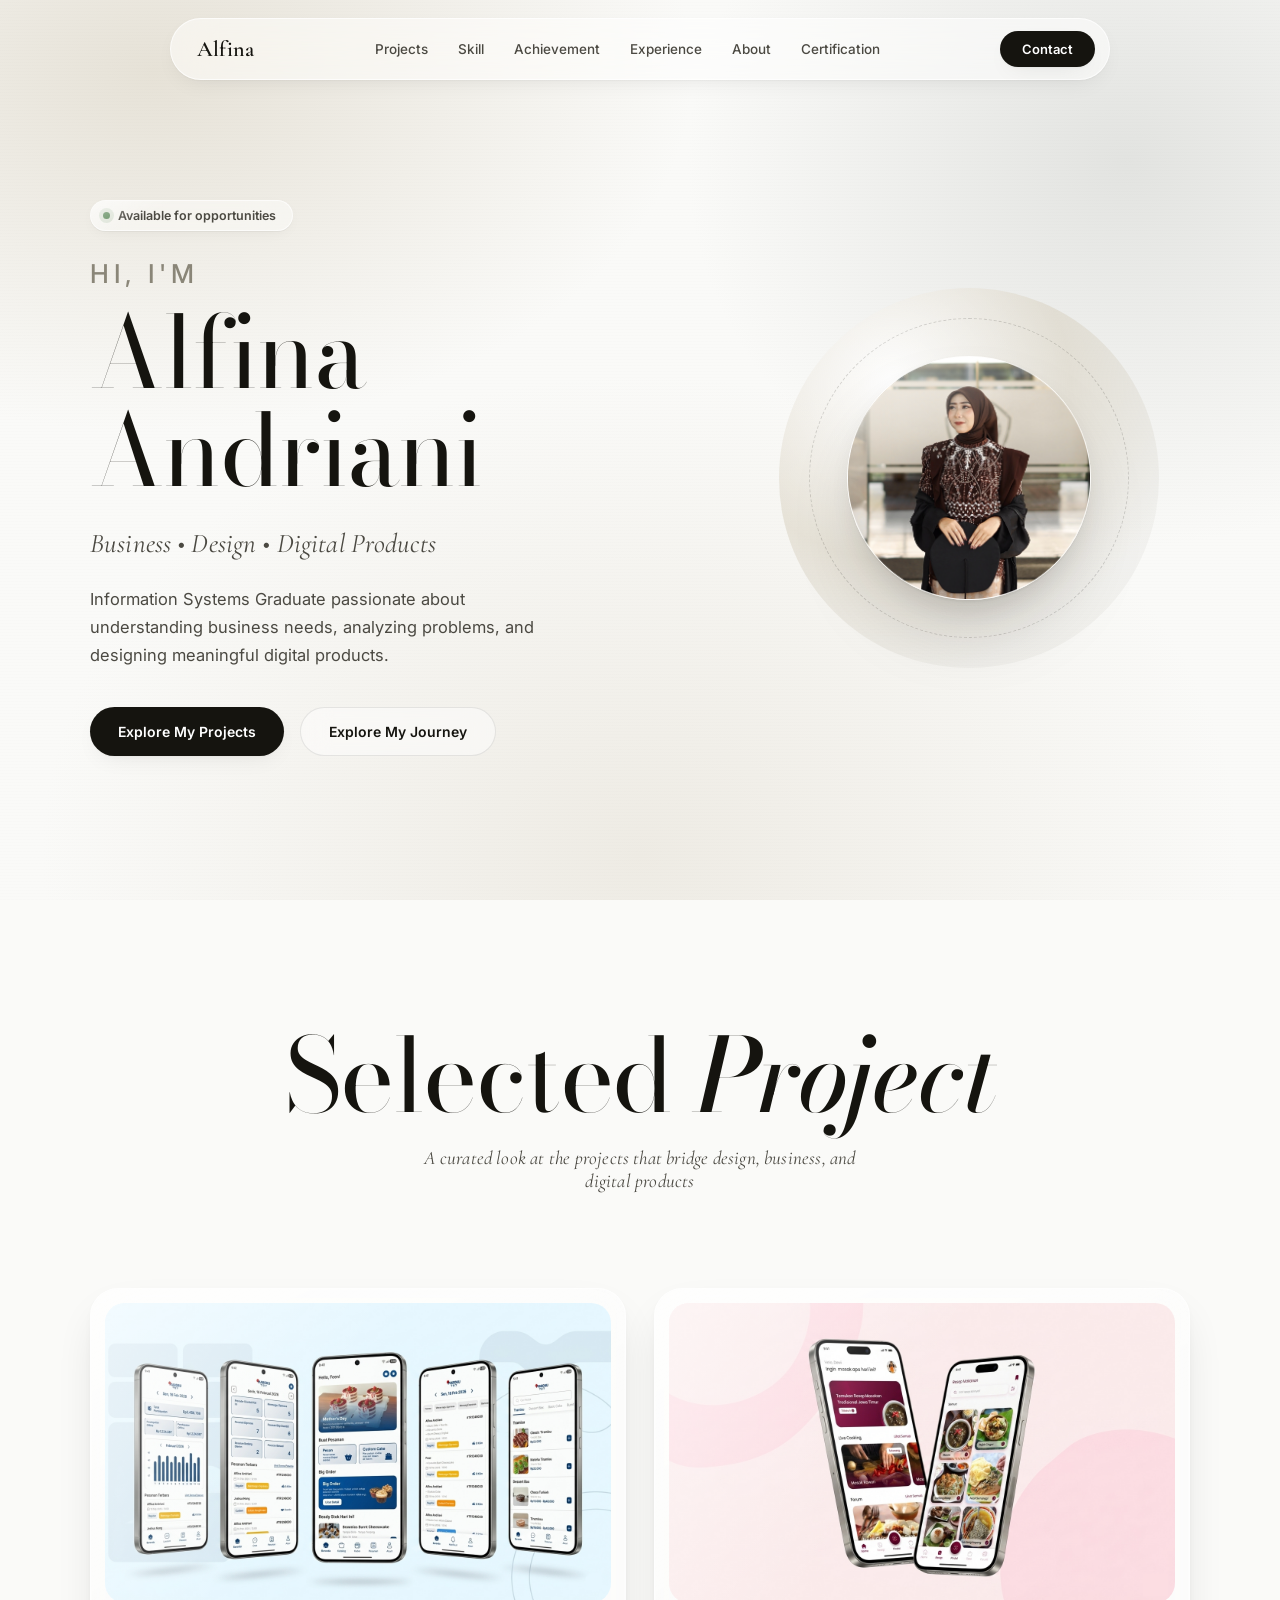
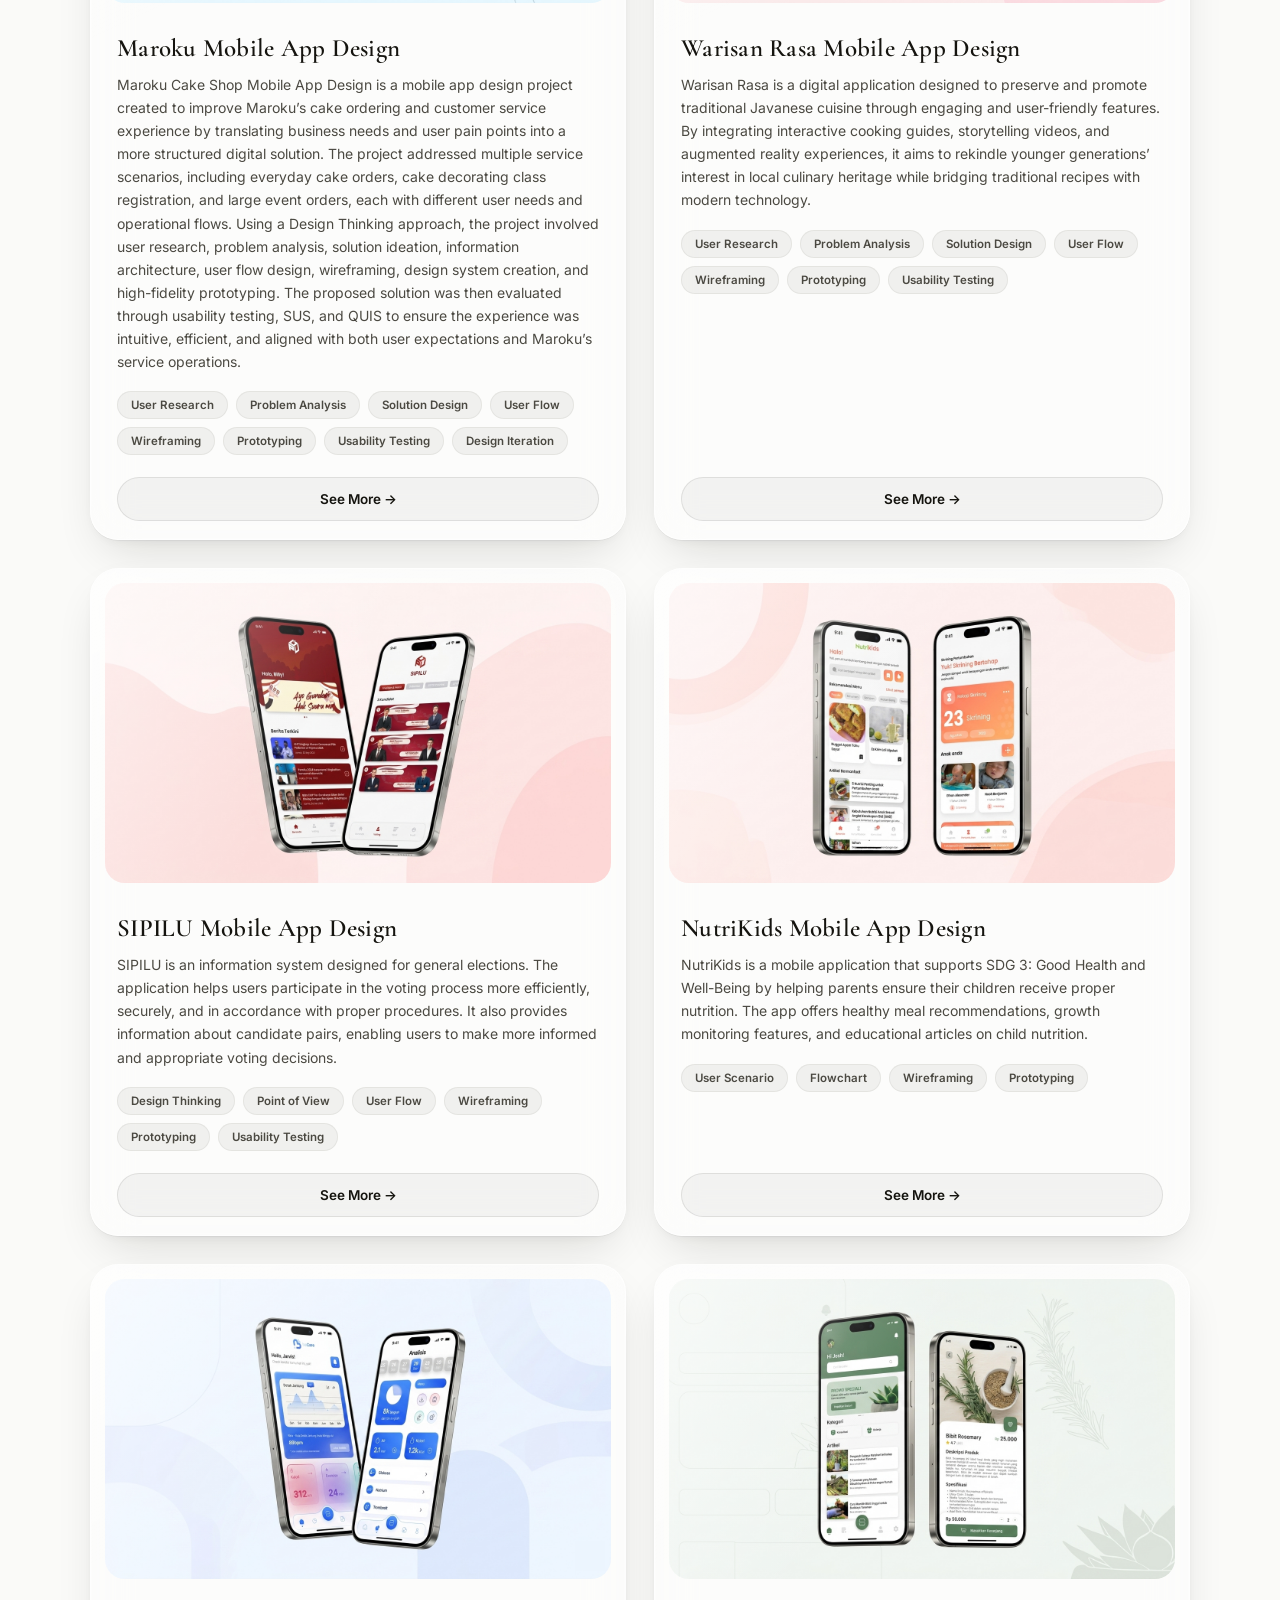
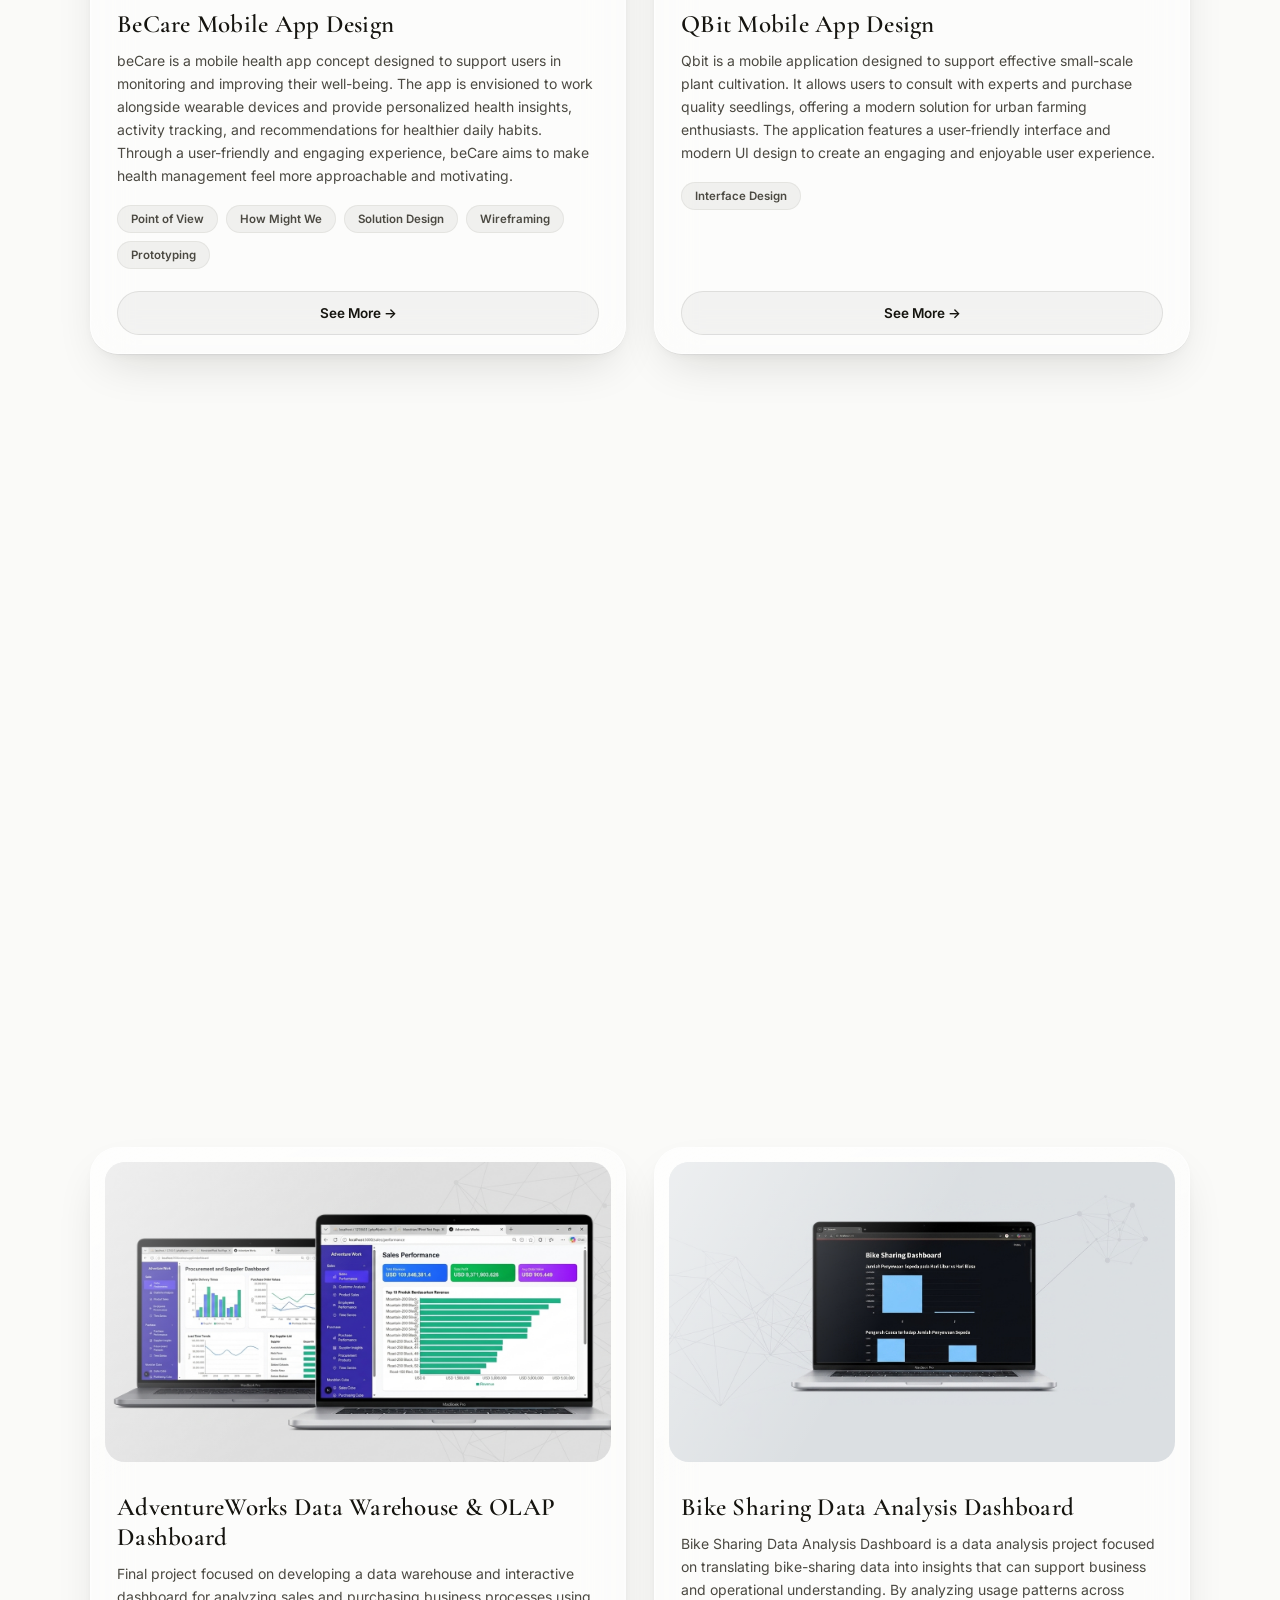
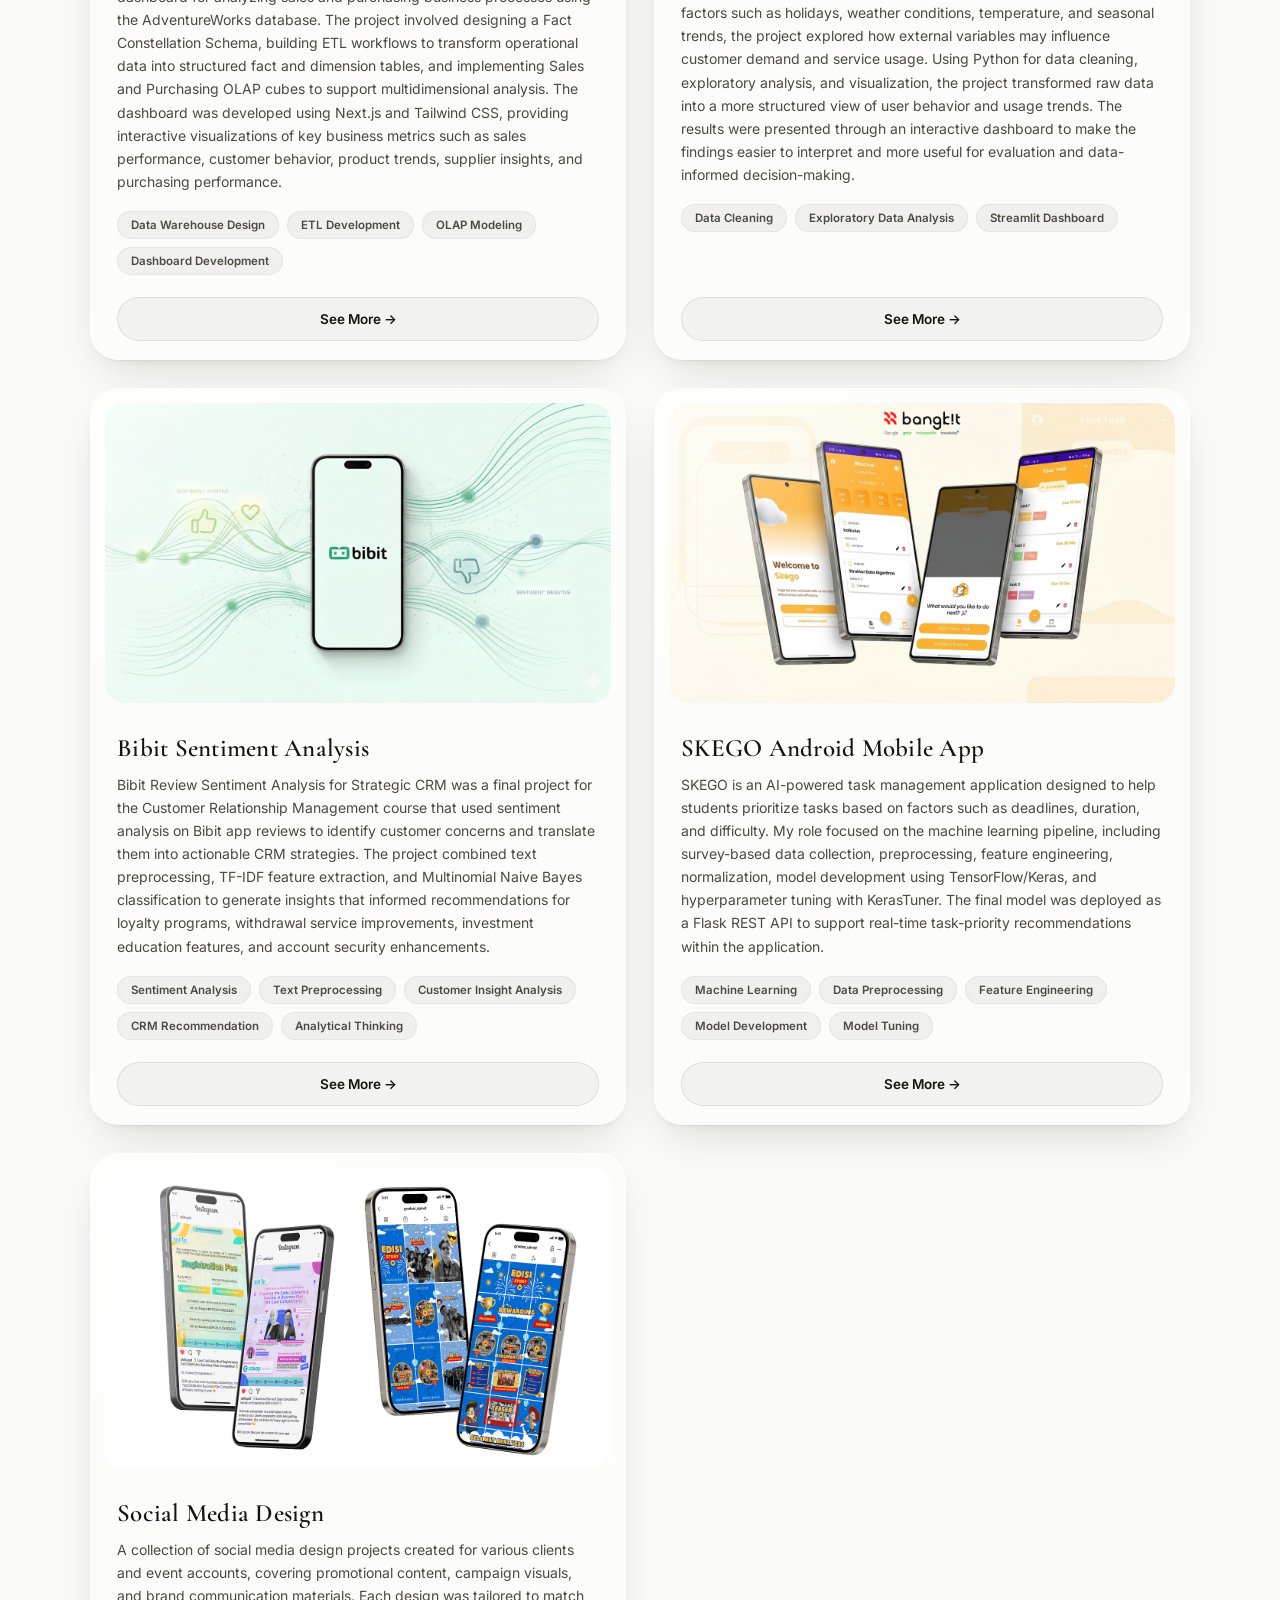
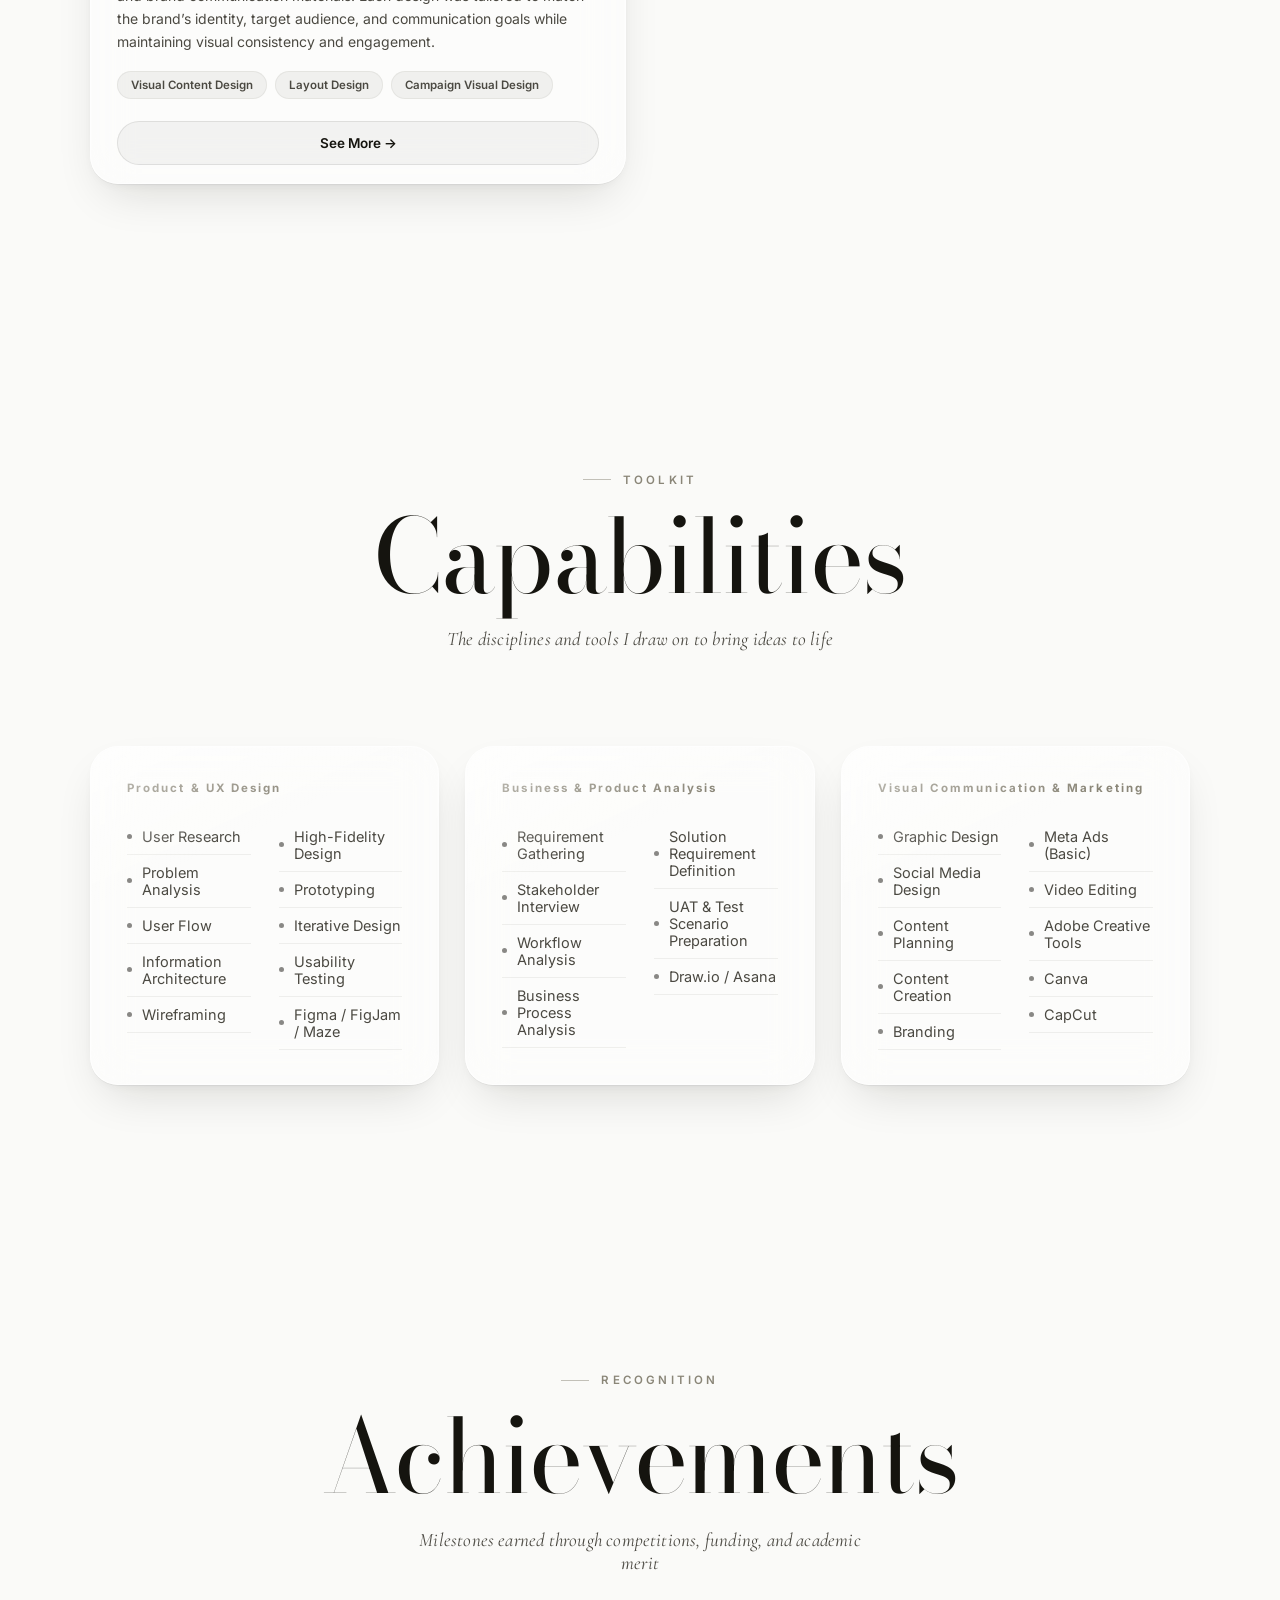
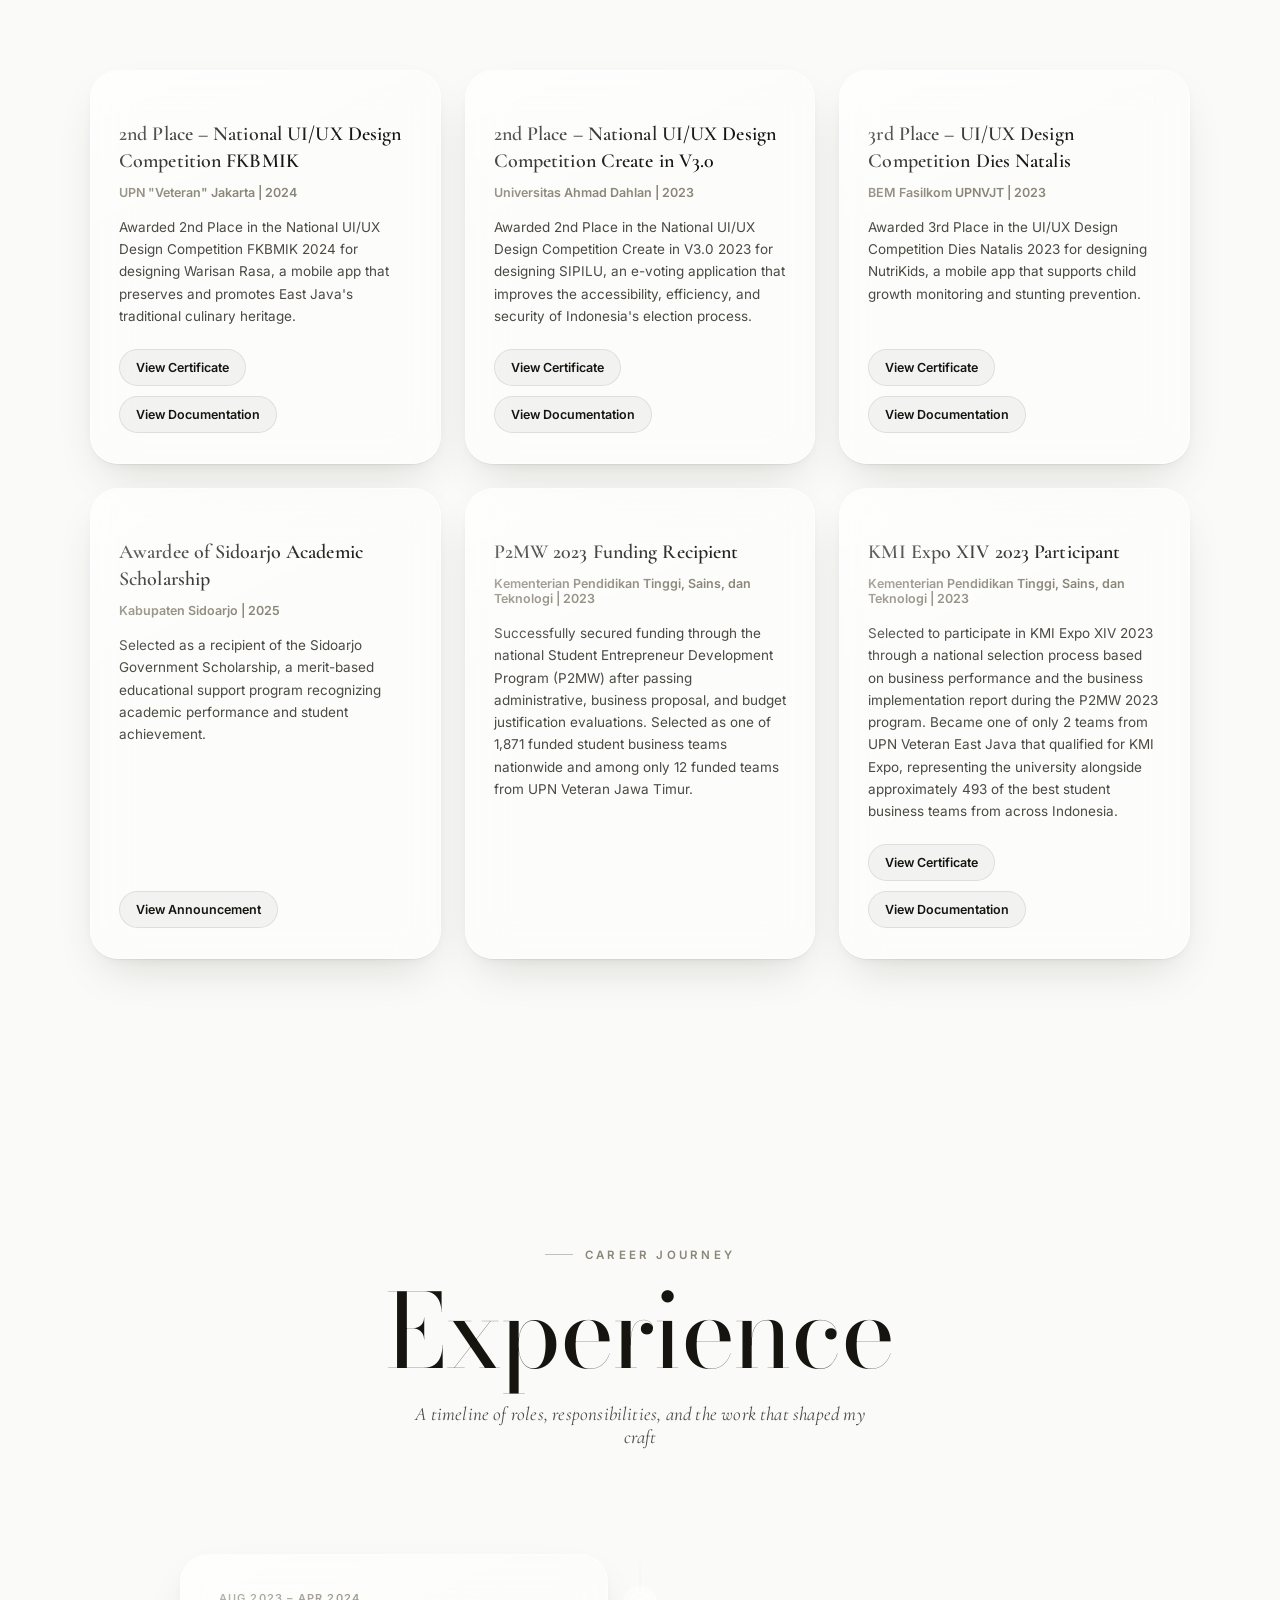
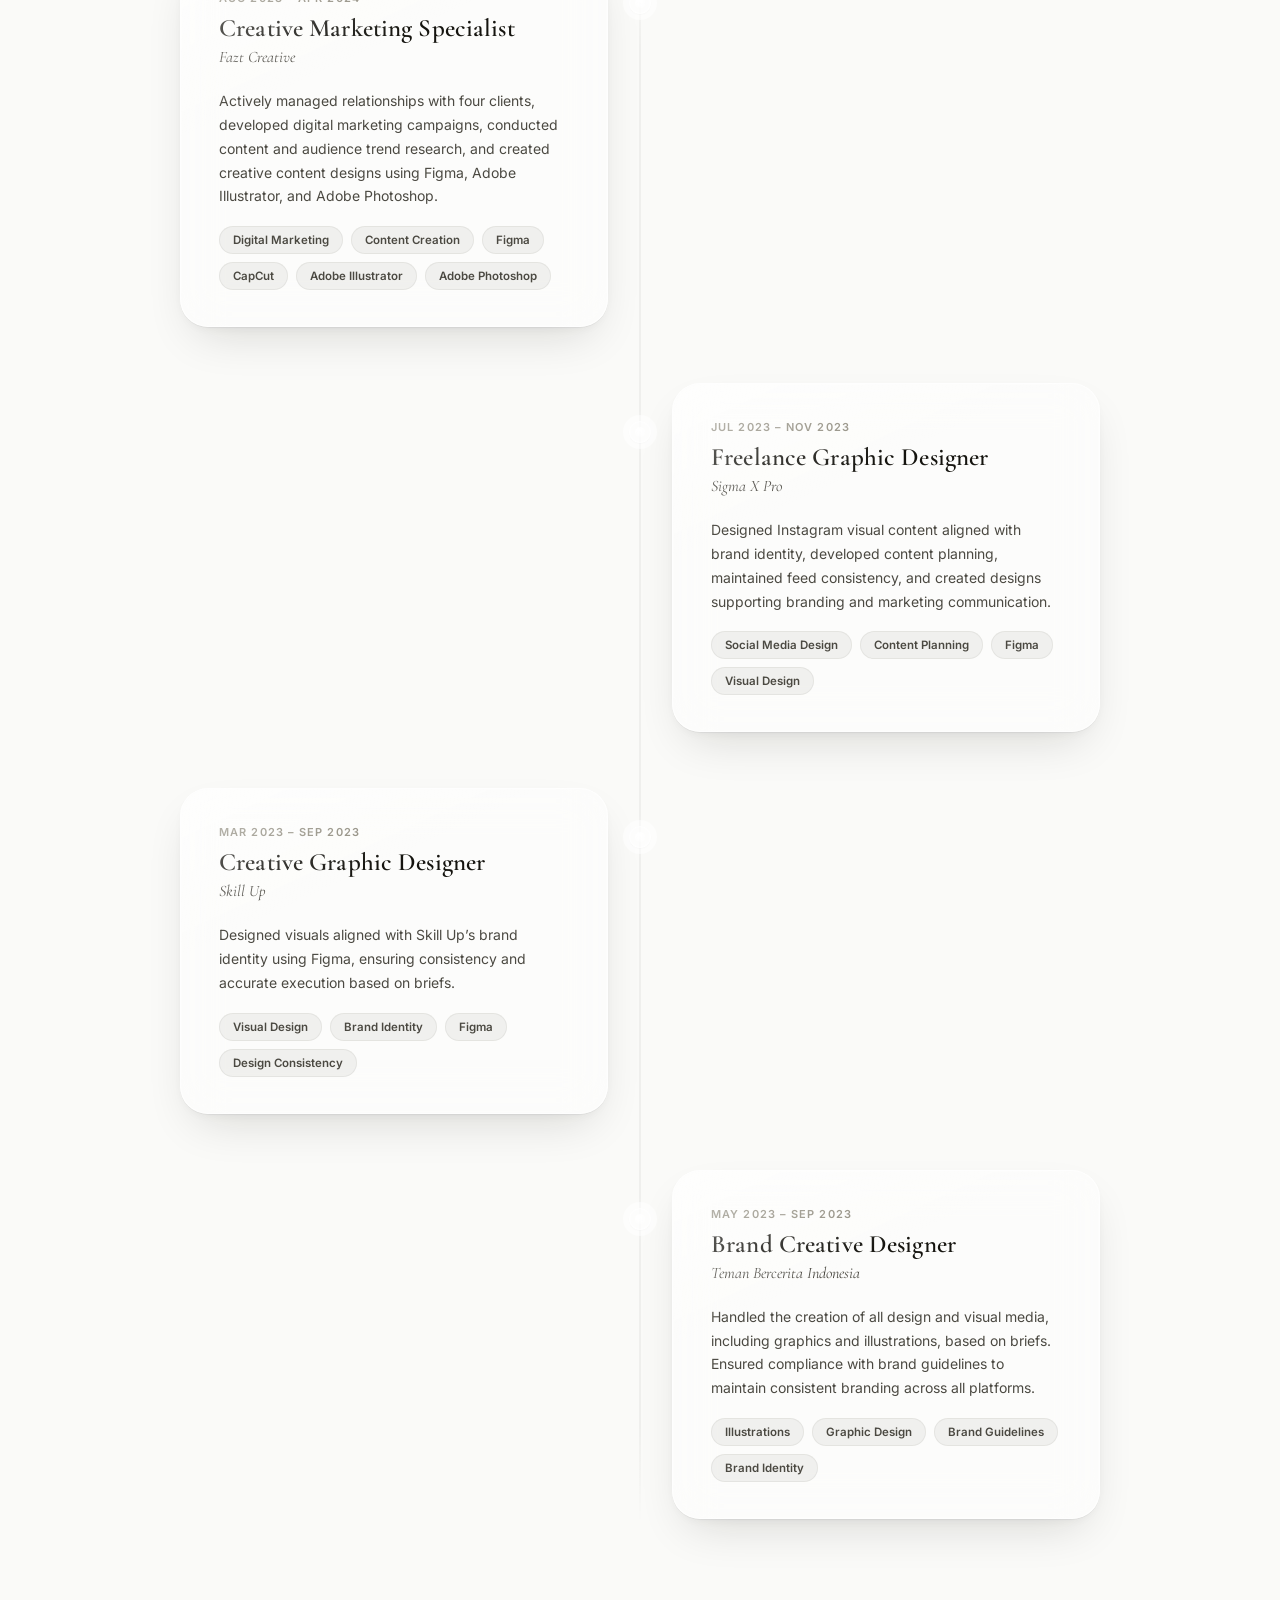
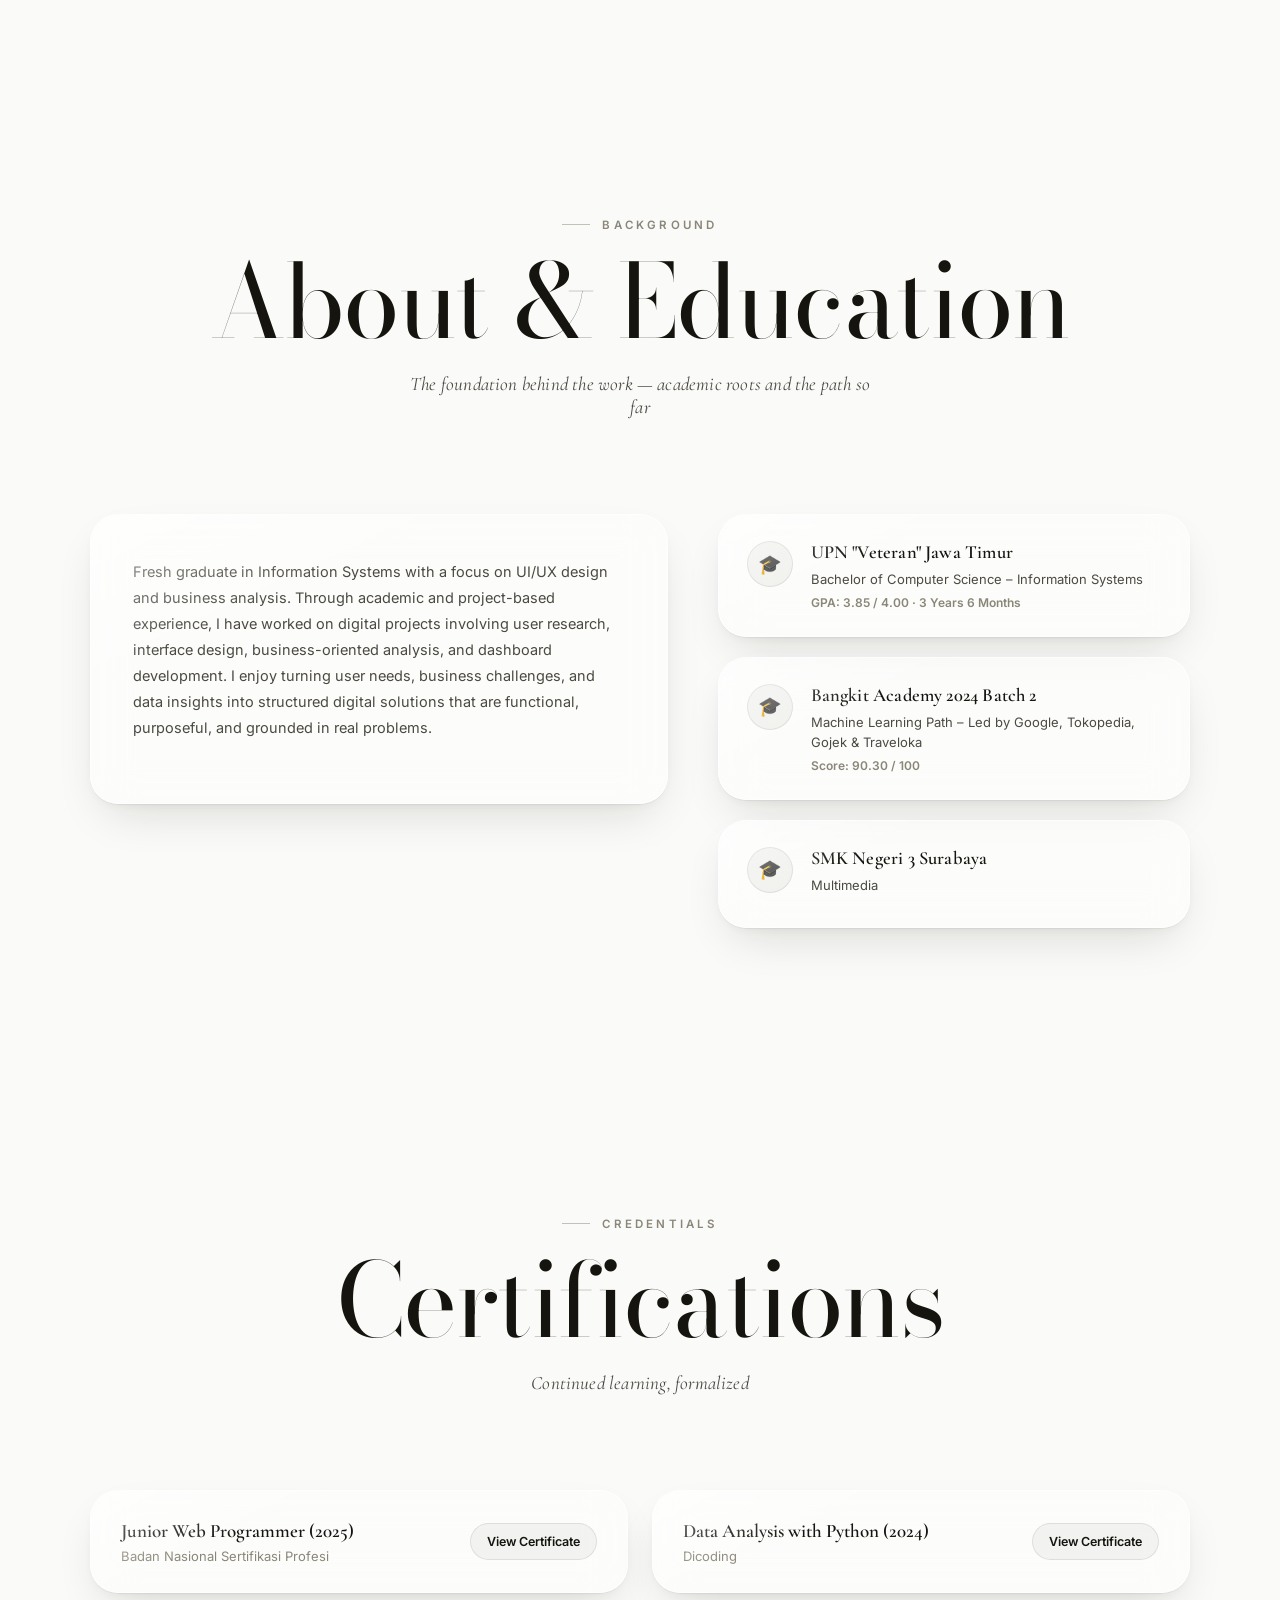
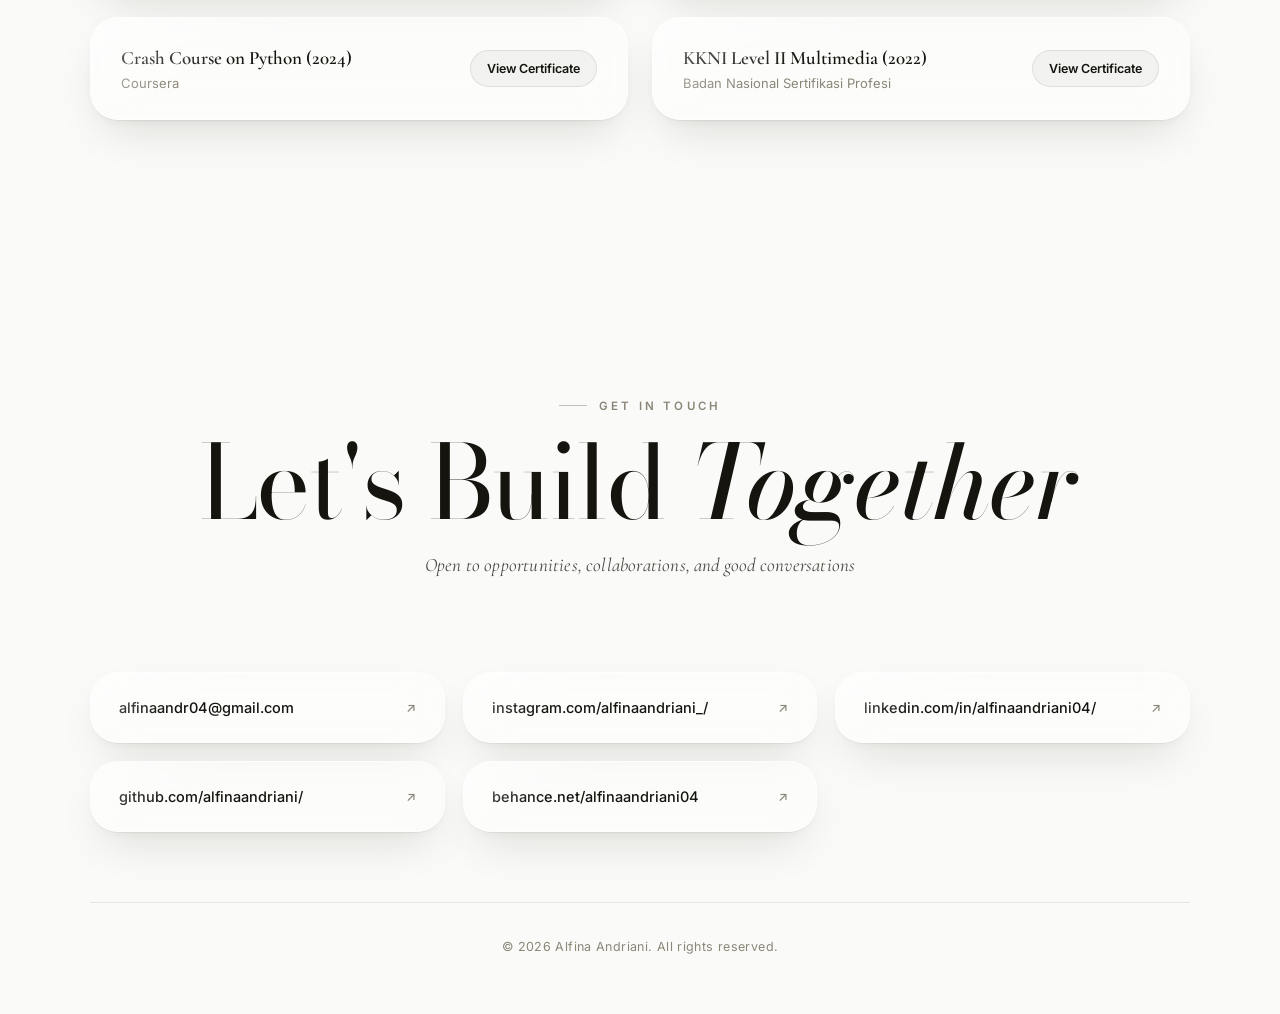
==== index.html @ 4b099176 "V2" ====
<!doctype html>
<html lang="en">
  <head>
    <meta charset="UTF-8" />
    <meta name="viewport" content="width=device-width, initial-scale=1.0" />
    <title>Alfina Andriani</title>
    <link rel="icon" type="image/png" href="favicon.png" />
    <link rel="preconnect" href="https://fonts.googleapis.com" />
    <link rel="preconnect" href="https://fonts.gstatic.com" crossorigin />
    <link
      href="https://fonts.googleapis.com/css2?family=Bodoni+Moda:ital,opsz,wght@0,6..96,400;0,6..96,500;0,6..96,600;1,6..96,400;1,6..96,500&family=Cormorant+Garamond:ital,wght@0,300;0,400;0,500;0,600;1,400;1,500&family=Inter:wght@300;400;500;600;700&display=swap"
      rel="stylesheet"
    />
    <style>
      :root {
        --bg: #fafaf8;
        --bg-deep: #f1efea;
        --ink: #15140f;
        --ink-soft: #4b4942;
        --muted: #8a8678;
        --line: rgba(21, 20, 15, 0.09);
        --line-soft: rgba(21, 20, 15, 0.06);
        --glass: rgba(255, 255, 255, 0.46);
        --glass-strong: rgba(255, 255, 255, 0.66);
        --glass-border: rgba(255, 255, 255, 0.65);
        --glass-edge: rgba(21, 20, 15, 0.06);
        --shadow-sm:
          0 1px 2px rgba(21, 20, 15, 0.04),
          0 8px 24px -10px rgba(21, 20, 15, 0.1);
        --shadow-md:
          0 1px 1px rgba(21, 20, 15, 0.05),
          0 20px 48px -16px rgba(21, 20, 15, 0.16),
          0 4px 16px -6px rgba(21, 20, 15, 0.08);
        --shadow-lg:
          0 2px 2px rgba(21, 20, 15, 0.04),
          0 40px 80px -24px rgba(21, 20, 15, 0.22),
          0 12px 32px -8px rgba(21, 20, 15, 0.1);
        --radius-lg: 28px;
        --radius-md: 18px;
        --radius-sm: 12px;
        --container: 1180px;
        --display: "Bodoni Moda", "Times New Roman", serif;
        --editorial: "Cormorant Garamond", serif;
      }

      * {
        box-sizing: border-box;
      }
      html {
        scroll-behavior: smooth;
      }
      body {
        margin: 0;
        background: var(--bg);
        color: var(--ink);
        font-family:
          "Inter",
          -apple-system,
          BlinkMacSystemFont,
          sans-serif;
        font-weight: 400;
        -webkit-font-smoothing: antialiased;
        overflow-x: hidden;
      }

      /* ambient background field — gives the blur something to refract */
      .bg-field {
        position: fixed;
        inset: 0;
        z-index: -2;
        pointer-events: none;
        background:
          radial-gradient(
            900px 600px at 12% 8%,
            rgba(214, 206, 188, 0.55),
            transparent 60%
          ),
          radial-gradient(
            800px 700px at 88% 18%,
            rgba(198, 200, 196, 0.45),
            transparent 55%
          ),
          radial-gradient(
            1000px 800px at 50% 95%,
            rgba(220, 213, 198, 0.4),
            transparent 60%
          ),
          var(--bg);
      }
      .bg-field::after {
        content: "";
        position: absolute;
        inset: 0;
        background-image: repeating-linear-gradient(
          0deg,
          rgba(21, 20, 15, 0.012) 0 1px,
          transparent 1px 3px
        );
        opacity: 0.6;
      }

      img,
      svg {
        display: block;
        max-width: 100%;
      }
      a {
        color: inherit;
        text-decoration: none;
      }
      ul {
        margin: 0;
        padding: 0;
        list-style: none;
      }
      p {
        margin: 0;
      }

      .container {
        max-width: var(--container);
        margin: 0 auto;
        padding: 0 40px;
      }
      section {
        position: relative;
        padding: 140px 0;
      }
      section + section {
        border-top: none;
      }

      .eyebrow {
        font-family: "Inter";
        font-size: 11.5px;
        letter-spacing: 0.28em;
        text-transform: uppercase;
        color: var(--muted);
        font-weight: 600;
        display: inline-flex;
        align-items: center;
        gap: 12px;
      }
      .eyebrow::before {
        content: "";
        width: 28px;
        height: 1px;
        background: var(--muted);
        opacity: 0.5;
      }

      .section-head {
        text-align: center;
        margin-bottom: 96px;
      }
      .section-head h2 {
        font-family: var(--display);
        font-weight: 400;
        font-style: normal;
        font-size: clamp(52px, 8vw, 104px);
        letter-spacing: -0.015em;
        margin: 20px 0 22px;
        line-height: 0.96;
        color: var(--ink);
      }
      .section-head h2 em {
        font-style: italic;
        font-weight: 500;
      }
      .section-head p {
        font-family: var(--editorial);
        font-style: italic;
        font-weight: 400;
        color: var(--ink-soft);
        font-size: 19px;
        max-width: 460px;
        margin: 0 auto;
        letter-spacing: 0.01em;
      }

      /* ============ GLASS PRIMITIVE ============ */
      .glass {
        position: relative;
        background: var(--glass);
        border: 1px solid var(--glass-border);
        border-radius: var(--radius-lg);
        backdrop-filter: blur(22px) saturate(140%);
        -webkit-backdrop-filter: blur(22px) saturate(140%);
        box-shadow: var(--shadow-md);
        transition:
          transform 0.5s cubic-bezier(0.2, 0.8, 0.2, 1),
          box-shadow 0.5s cubic-bezier(0.2, 0.8, 0.2, 1),
          background 0.4s ease;
      }
      .glass::before {
        /* inner top highlight */
        content: "";
        position: absolute;
        inset: 0;
        border-radius: inherit;
        background: linear-gradient(
          155deg,
          rgba(255, 255, 255, 0.55) 0%,
          rgba(255, 255, 255, 0) 32%
        );
        pointer-events: none;
      }
      .glass:hover {
        transform: translateY(-4px);
        box-shadow: var(--shadow-lg);
        background: var(--glass-strong);
      }

      /* ============ NAV ============ */
      header.nav-wrap {
        position: fixed;
        top: 18px;
        left: 0;
        right: 0;
        z-index: 100;
        display: flex;
        justify-content: center;
      }
      nav {
        display: flex;
        align-items: center;
        justify-content: space-between;
        gap: 36px;
        width: min(940px, calc(100% - 48px));
        padding: 12px 14px 12px 26px;
        background: rgba(255, 255, 255, 0.55);
        border: 1px solid rgba(255, 255, 255, 0.7);
        border-radius: 100px;
        backdrop-filter: blur(20px) saturate(160%);
        -webkit-backdrop-filter: blur(20px) saturate(160%);
        box-shadow: var(--shadow-sm);
      }
      .logo {
        font-family: var(--editorial);
        font-size: 22px;
        font-weight: 600;
        letter-spacing: 0.01em;
      }
      .nav-links {
        display: flex;
        gap: 30px;
      }
      .nav-links a {
        font-size: 13.5px;
        color: var(--ink-soft);
        font-weight: 500;
        position: relative;
        transition: color 0.3s;
      }
      .nav-links a::after {
        content: "";
        position: absolute;
        left: 0;
        bottom: -6px;
        height: 1px;
        width: 0;
        background: var(--ink);
        transition: width 0.3s ease;
      }
      .nav-links a:hover {
        color: var(--ink);
      }
      .nav-links a:hover::after {
        width: 100%;
      }
      .nav-cta {
        font-size: 13px;
        font-weight: 600;
        padding: 10px 22px;
        border-radius: 100px;
        background: var(--ink);
        color: #fff;
        box-shadow: var(--shadow-sm);
        transition:
          transform 0.35s cubic-bezier(0.2, 0.8, 0.2, 1),
          box-shadow 0.35s;
        white-space: nowrap;
      }
      .nav-cta:hover {
        transform: translateY(-2px);
        box-shadow: var(--shadow-md);
      }

      @media (max-width: 760px) {
        .nav-links {
          display: none;
        }
        nav {
          padding: 12px 18px;
        }
      }

      /* ============ HERO ============ */
      .hero {
        padding-top: 200px;
        padding-bottom: 110px;
      }
      .hero-grid {
        display: grid;
        grid-template-columns: 1.15fr 0.85fr;
        gap: 60px;
        align-items: center;
      }
      .badge {
        display: inline-flex;
        align-items: center;
        gap: 8px;
        padding: 7px 16px 7px 12px;
        border-radius: 100px;
        font-size: 12.5px;
        font-weight: 600;
        color: var(--ink-soft);
        margin-bottom: 30px;
      }
      .badge .dot {
        width: 7px;
        height: 7px;
        border-radius: 50%;
        background: #5c8a5a;
        box-shadow: 0 0 0 4px rgba(92, 138, 90, 0.16);
      }
      .hero h1 {
        font-family: var(--display);
        font-weight: 400;
        line-height: 0.98;
        font-size: clamp(50px, 7.8vw, 100px);
        letter-spacing: -0.01em;
        margin: 0;
      }
      .hero h1 .hi {
        display: block;
        font-size: 0.26em;
        font-weight: 500;
        color: var(--muted);
        font-family: "Inter";
        letter-spacing: 0.18em;
        text-transform: uppercase;
        margin-bottom: 18px;
      }
      .hero h1 em {
        font-style: italic;
        font-weight: 500;
      }
      .hero-tagline {
        font-family: var(--editorial);
        font-weight: 400;
        font-style: italic;
        font-size: clamp(21px, 2.4vw, 27px);
        color: var(--ink-soft);
        margin: 26px 0 22px;
        line-height: 1.35;
        letter-spacing: 0.005em;
      }
      .hero-desc {
        font-size: 16.5px;
        line-height: 1.7;
        color: var(--ink-soft);
        max-width: 480px;
        margin-bottom: 38px;
      }
      .hero-actions {
        display: flex;
        gap: 16px;
        flex-wrap: wrap;
      }
      .btn {
        display: inline-flex;
        align-items: center;
        gap: 8px;
        font-size: 14px;
        font-weight: 600;
        padding: 15px 28px;
        border-radius: 100px;
        transition:
          transform 0.35s cubic-bezier(0.2, 0.8, 0.2, 1),
          box-shadow 0.35s ease,
          background 0.35s ease;
        cursor: pointer;
        border: none;
      }
      .btn-primary {
        background: var(--ink);
        color: #fff;
        box-shadow: var(--shadow-sm);
      }
      .btn-primary:hover {
        transform: translateY(-3px);
        box-shadow: var(--shadow-md);
      }
      .btn-ghost {
        background: var(--glass);
        border: 1px solid var(--line);
        backdrop-filter: blur(14px);
        -webkit-backdrop-filter: blur(14px);
        color: var(--ink);
      }
      .btn-ghost:hover {
        transform: translateY(-3px);
        box-shadow: var(--shadow-sm);
        background: var(--glass-strong);
      }

      .hero-art {
        position: relative;
        display: flex;
        align-items: center;
        justify-content: center;
        height: 460px;
      }
      .orb {
        position: absolute;
        width: 380px;
        height: 380px;
        border-radius: 50%;
        background: radial-gradient(
          circle at 30% 25%,
          rgba(255, 255, 255, 0.9),
          rgba(214, 206, 188, 0.5) 45%,
          rgba(198, 196, 188, 0.15) 75%
        );
        filter: blur(0.5px);
        animation: float 9s ease-in-out infinite;
      }
      @keyframes float {
        0%,
        100% {
          transform: translateY(0px);
        }
        50% {
          transform: translateY(-16px);
        }
      }
      .monogram {
        position: relative;
        width: 244px;
        height: 244px;
        border-radius: 50%;
        display: flex;
        align-items: center;
        justify-content: center;
        background: var(--glass-strong);
        border: 1px solid var(--glass-border);
        backdrop-filter: blur(24px) saturate(160%);
        -webkit-backdrop-filter: blur(24px) saturate(160%);
        box-shadow: var(--shadow-lg);
      }
      .monogram::before {
        content: "";
        position: absolute;
        inset: 0;
        border-radius: 50%;
        background: linear-gradient(
          150deg,
          rgba(255, 255, 255, 0.7),
          rgba(255, 255, 255, 0) 40%
        );
      }
      .monogram span {
        font-family: var(--display);
        font-size: 68px;
        font-weight: 400;
        letter-spacing: -0.01em;
        color: var(--ink);
        position: relative;
      }
      .ring {
        position: absolute;
        border-radius: 50%;
        border: 1px dashed rgba(21, 20, 15, 0.16);
        animation: spin 50s linear infinite;
      }
      .ring.r1 {
        width: 320px;
        height: 320px;
      }
      .ring.r2 {
        width: 400px;
        height: 400px;
        animation-direction: reverse;
        animation-duration: 70s;
      }
      @keyframes spin {
        to {
          transform: rotate(360deg);
        }
      }
      .wave-chip {
        position: absolute;
        bottom: 26px;
        right: 6px;
        width: 54px;
        height: 54px;
        border-radius: 50%;
        background: var(--ink);
        color: #fff;
        display: flex;
        align-items: center;
        justify-content: center;
        box-shadow: var(--shadow-md);
        font-size: 22px;
      }

      @media (max-width: 860px) {
        .hero-grid {
          grid-template-columns: 1fr;
        }
        .hero-art {
          height: 320px;
          order: -1;
        }
      }

      /* ============ FILTER TABS ============ */
      .filters {
        display: flex;
        justify-content: center;
        gap: 10px;
        margin-bottom: 56px;
        flex-wrap: wrap;
      }
      .filter-pill {
        font-size: 13.5px;
        font-weight: 600;
        padding: 11px 24px;
        border-radius: 100px;
        background: var(--glass);
        border: 1px solid var(--line);
        backdrop-filter: blur(14px);
        -webkit-backdrop-filter: blur(14px);
        color: var(--ink-soft);
        cursor: pointer;
        transition: all 0.3s ease;
      }
      .filter-pill:hover {
        color: var(--ink);
      }
      .filter-pill.active {
        background: var(--ink);
        color: #fff;
        border-color: var(--ink);
        box-shadow: var(--shadow-sm);
      }

      /* ============ PROJECTS ============ */
      .project-grid {
        display: grid;
        grid-template-columns: repeat(2, 1fr);
        gap: 28px;
      }
      .project-card {
        padding: 14px;
        display: flex;
        flex-direction: column;
        transition:
          opacity 0.35s ease,
          transform 0.35s ease;
      }
      .project-card.hidden {
        display: none;
      }
      .project-cover {
        position: relative;
        height: 300px;
        border-radius: 20px;
        margin-bottom: 22px;
        overflow: hidden;
        background: linear-gradient(
          150deg,
          #edeae3 0%,
          #dad5c9 55%,
          #cbc6b8 100%
        );
        display: flex;
        align-items: center;
        justify-content: center;
      }
      .project-cover::after {
        content: "";
        position: absolute;
        inset: 0;
        background: linear-gradient(
          120deg,
          rgba(255, 255, 255, 0.5),
          rgba(255, 255, 255, 0) 45%
        );
      }
      .project-cover img {
        width: 100%;
        height: 100%;
        object-fit: cover;
        display: block;
      }
      .device-phone {
        width: 96px;
        height: 188px;
        border-radius: 18px;
        background: rgba(255, 255, 255, 0.55);
        border: 1px solid rgba(255, 255, 255, 0.8);
        box-shadow: var(--shadow-md);
        backdrop-filter: blur(6px);
        transform: rotate(-6deg);
        position: relative;
        z-index: 2;
      }
      .device-phone.two {
        transform: rotate(8deg) translateX(34px);
        margin-left: -30px;
        opacity: 0.85;
      }
      .device-phone .notch {
        position: absolute;
        top: 10px;
        left: 50%;
        transform: translateX(-50%);
        width: 34px;
        height: 5px;
        border-radius: 4px;
        background: rgba(21, 20, 15, 0.18);
      }
      .project-card .pc-body {
        padding: 8px 12px 4px;
        display: flex;
        flex-direction: column;
        flex: 1;
      }
      .project-card h3 {
        font-family: var(--editorial);
        font-weight: 600;
        font-size: 25px;
        letter-spacing: 0.01em;
        margin: 0 0 10px;
      }
      .project-card .desc {
        font-size: 14px;
        color: var(--ink-soft);
        line-height: 1.65;
        margin-bottom: 18px;
      }
      .tag-row {
        display: flex;
        gap: 8px;
        flex-wrap: wrap;
        margin-bottom: 22px;
      }
      .tag {
        font-size: 11.5px;
        font-weight: 600;
        padding: 6px 13px;
        border-radius: 100px;
        background: rgba(21, 20, 15, 0.05);
        color: var(--ink-soft);
        border: 1px solid var(--line-soft);
      }
      .see-more {
        margin-top: auto;
        display: flex;
        align-items: center;
        justify-content: center;
        gap: 8px;
        font-size: 13.5px;
        font-weight: 600;
        padding: 13px;
        border-radius: 100px;
        background: rgba(21, 20, 15, 0.04);
        border: 1px solid var(--line);
        transition:
          background 0.3s,
          transform 0.3s;
      }
      .see-more:hover {
        background: var(--ink);
        color: #fff;
        transform: translateY(-2px);
      }

      @media (max-width: 860px) {
        .project-grid {
          grid-template-columns: 1fr;
        }
      }

      /* ============ SKILLS ============ */
      .skills-grid {
        display: grid;
        grid-template-columns: repeat(3, 1fr);
        gap: 26px;
      }
      .skill-card {
        padding: 34px 36px;
      }
      .skill-card .label {
        font-size: 11.5px;
        letter-spacing: 0.18em;
        font-weight: 700;
        color: var(--muted);
        margin-bottom: 24px;
        display: block;
      }
      .skill-cols {
        display: grid;
        grid-template-columns: 1fr 1fr;
        gap: 6px 28px;
      }
      .skill-cols li {
        font-size: 14.5px;
        color: var(--ink-soft);
        padding: 9px 0;
        border-bottom: 1px solid var(--line-soft);
        display: flex;
        align-items: center;
        gap: 10px;
      }
      .skill-cols li::before {
        content: "";
        width: 5px;
        height: 5px;
        border-radius: 50%;
        background: var(--ink);
        flex-shrink: 0;
        opacity: 0.5;
      }

      @media (max-width: 860px) {
        .skills-grid {
          grid-template-columns: 1fr;
        }
      }

      /* ============ EXPERIENCE — alternating glass timeline ============ */
      .timeline {
        position: relative;
        max-width: 920px;
        margin: 0 auto;
        padding: 10px 0;
      }
      .timeline::before {
        content: "";
        position: absolute;
        left: 50%;
        top: 6px;
        bottom: 6px;
        width: 1px;
        transform: translateX(-50%);
        background: linear-gradient(
          to bottom,
          transparent,
          var(--line) 6%,
          var(--line) 94%,
          transparent
        );
      }

      .tl-row {
        position: relative;
        display: grid;
        grid-template-columns: 1fr 64px 1fr;
        align-items: start;
        margin-bottom: 56px;
      }
      .tl-row:last-child {
        margin-bottom: 0;
      }

      .tl-node {
        grid-column: 2;
        justify-self: center;
        align-self: flex-start;
        margin-top: 38px;
        position: relative;
        width: 22px;
        height: 22px;
        border-radius: 50%;
        background: var(--glass-strong);
        border: 1px solid var(--glass-border);
        backdrop-filter: blur(10px) saturate(140%);
        -webkit-backdrop-filter: blur(10px) saturate(140%);
        box-shadow:
          0 0 0 6px rgba(255, 255, 255, 0.5),
          0 0 22px rgba(255, 255, 255, 0.55),
          var(--shadow-sm);
        z-index: 2;
      }
      .tl-node::after {
        content: "";
        position: absolute;
        inset: 5px;
        border-radius: 50%;
        background: radial-gradient(
          circle at 35% 30%,
          #fff,
          rgba(255, 255, 255, 0.4) 60%,
          rgba(255, 255, 255, 0.15)
        );
      }

      .tl-card {
        grid-column: 1;
        justify-self: end;
        width: 100%;
        max-width: 440px;
        padding: 36px 38px;
        text-align: left;
      }
      .tl-row.right .tl-card {
        grid-column: 3;
        justify-self: start;
      }

      .tl-card-top {
        display: flex;
        align-items: flex-start;
        justify-content: space-between;
        gap: 14px;
        margin-bottom: 4px;
      }
      .tl-card h3 {
        font-family: var(--editorial);
        font-weight: 600;
        font-size: 25px;
        letter-spacing: 0.005em;
        color: var(--ink);
        line-height: 1.2;
        margin: 0;
      }
      .tl-badge {
        flex-shrink: 0;
        font-family: "Inter";
        font-size: 11px;
        font-weight: 600;
        letter-spacing: 0.04em;
        padding: 6px 13px;
        border-radius: 100px;
        white-space: nowrap;
        margin-top: 3px;
        color: var(--ink-soft);
        background: rgba(21, 20, 15, 0.04);
        border: 1px solid var(--line);
      }
      .tl-card-sub {
        display: flex;
        align-items: baseline;
        justify-content: space-between;
        gap: 14px;
        margin-bottom: 22px;
        flex-wrap: wrap;
      }
      .tl-company {
        font-family: var(--editorial);
        font-style: italic;
        font-size: 16px;
        color: var(--ink-soft);
      }
      .tl-date {
        font-family: "Inter";
        font-size: 11px;
        letter-spacing: 0.1em;
        text-transform: uppercase;
        color: var(--muted);
        font-weight: 600;
        white-space: nowrap;
        display: block;
        margin-bottom: 8px;
      }

      .tl-card .desc {
        font-size: 14px;
        color: var(--ink-soft);
        line-height: 1.7;
        margin-bottom: 18px;
      }
      .tl-card .bullets {
        display: flex;
        flex-direction: column;
        gap: 9px;
        margin-bottom: 22px;
      }
      .tl-card .bullets li {
        font-size: 13.5px;
        color: var(--ink-soft);
        line-height: 1.55;
        padding-left: 18px;
        position: relative;
      }
      .tl-card .bullets li::before {
        content: "";
        position: absolute;
        left: 0;
        top: 8px;
        width: 6px;
        height: 1px;
        background: var(--muted);
      }
      .tl-tools {
        display: flex;
        gap: 8px;
        flex-wrap: wrap;
      }

      @media (max-width: 820px) {
        .timeline::before {
          left: 22px;
        }
        .tl-row {
          grid-template-columns: 44px 1fr;
          margin-bottom: 40px;
        }
        .tl-node {
          grid-column: 1;
          justify-self: center;
          margin-top: 30px;
        }
        .tl-card,
        .tl-row.right .tl-card {
          grid-column: 2;
          justify-self: stretch;
          max-width: none;
          padding: 30px 26px;
        }
      }

      /* ============ ABOUT / EDUCATION ============ */
      .about-grid {
        display: grid;
        grid-template-columns: 1.1fr 0.9fr;
        gap: 50px;
        align-items: start;
      }
      .about-card {
        padding: 44px 42px;
      }
      .about-card .lead {
        font-family: var(--editorial);
        font-style: italic;
        font-weight: 500;
        font-size: 22px;
        line-height: 1.55;
        color: var(--ink);
        margin-bottom: 22px;
      }
      .about-card .desc {
        font-size: 14.5px;
        line-height: 1.8;
        color: var(--ink-soft);
        margin-bottom: 18px;
      }
      .edu-list {
        display: flex;
        flex-direction: column;
        gap: 20px;
      }
      .edu-item {
        display: flex;
        gap: 18px;
        padding: 26px 28px;
        align-items: flex-start;
      }
      .edu-icon {
        width: 46px;
        height: 46px;
        border-radius: 50%;
        flex-shrink: 0;
        background: rgba(21, 20, 15, 0.05);
        border: 1px solid var(--line);
        display: flex;
        align-items: center;
        justify-content: center;
        font-size: 19px;
      }
      .edu-item h4 {
        font-family: var(--editorial);
        font-weight: 600;
        font-size: 18.5px;
        letter-spacing: 0.01em;
        margin: 0 0 6px;
      }
      .edu-item .sub {
        font-size: 13px;
        color: var(--ink-soft);
        line-height: 1.55;
        margin-bottom: 6px;
      }
      .edu-item .meta {
        font-size: 12px;
        color: var(--muted);
        font-weight: 600;
      }

      @media (max-width: 860px) {
        .about-grid {
          grid-template-columns: 1fr;
        }
      }

      /* ============ ACHIEVEMENTS ============ */
      .ach-grid {
        display: grid;
        grid-template-columns: repeat(3, 1fr);
        gap: 24px;
      }
      .ach-card {
        padding: 30px 28px;
        display: flex;
        flex-direction: column;
      }
      .ach-card h3 {
        font-family: var(--editorial);
        font-weight: 600;
        font-size: 20px;
        line-height: 1.35;
        letter-spacing: 0.005em;
        margin-bottom: 10px;
      }
      .ach-card .org {
        font-size: 12.5px;
        color: var(--muted);
        font-weight: 600;
        margin-bottom: 16px;
      }
      .ach-card .desc {
        font-size: 13.5px;
        color: var(--ink-soft);
        line-height: 1.65;
        margin-bottom: 22px;
        flex: 1;
      }
      .ach-links {
        display: flex;
        gap: 10px;
        flex-wrap: wrap;
      }
      .link-btn {
        font-size: 12.5px;
        font-weight: 600;
        padding: 10px 16px;
        border-radius: 100px;
        background: rgba(21, 20, 15, 0.04);
        border: 1px solid var(--line);
        transition:
          background 0.3s,
          color 0.3s,
          transform 0.3s;
      }
      .link-btn:hover {
        background: var(--ink);
        color: #fff;
        transform: translateY(-2px);
      }

      @media (max-width: 980px) {
        .ach-grid {
          grid-template-columns: 1fr 1fr;
        }
      }
      @media (max-width: 640px) {
        .ach-grid {
          grid-template-columns: 1fr;
        }
      }

      /* ============ CERTIFICATIONS ============ */
      .cert-grid {
        display: grid;
        grid-template-columns: repeat(2, 1fr);
        gap: 24px;
      }
      .cert-card {
        padding: 28px 30px;
        display: flex;
        align-items: center;
        justify-content: space-between;
        gap: 18px;
      }
      .cert-card h3 {
        font-family: var(--editorial);
        font-weight: 600;
        font-size: 19px;
        margin: 0 0 6px;
      }
      .cert-card .org {
        font-size: 13px;
        color: var(--muted);
      }

      @media (max-width: 760px) {
        .cert-grid {
          grid-template-columns: 1fr;
        }
        .cert-card {
          flex-direction: column;
          align-items: flex-start;
        }
      }

      /* ============ CONTACT / FOOTER ============ */
      footer {
        padding: 130px 0 60px;
      }
      .contact-grid {
        display: grid;
        grid-template-columns: repeat(3, 1fr);
        gap: 18px;
        margin-bottom: 70px;
      }
      .contact-card {
        padding: 26px 28px;
        display: flex;
        align-items: center;
        justify-content: space-between;
        gap: 14px;
        font-size: 14.5px;
        font-weight: 500;
      }
      .contact-card span.ic {
        font-size: 13px;
        color: var(--muted);
      }
      .contact-card:hover {
        color: var(--ink);
      }

      .foot-bottom {
        text-align: center;
        padding-top: 36px;
        border-top: 1px solid var(--line);
      }
      .foot-bottom p {
        font-size: 12.5px;
        color: var(--muted);
        letter-spacing: 0.03em;
      }

      @media (max-width: 860px) {
        .contact-grid {
          grid-template-columns: 1fr;
        }
      }

      /* reveal-on-scroll */
      .reveal {
        opacity: 0;
        transform: translateY(22px);
        transition:
          opacity 0.8s cubic-bezier(0.2, 0.8, 0.2, 1),
          transform 0.8s cubic-bezier(0.2, 0.8, 0.2, 1);
      }
      .reveal.is-visible {
        opacity: 1;
        transform: translateY(0);
      }

      @media (prefers-reduced-motion: reduce) {
        * {
          animation: none !important;
          transition: none !important;
        }
      }

      @media (max-width: 600px) {
        .container {
          padding: 0 22px;
        }
        section {
          padding: 90px 0;
        }
        .hero {
          padding-top: 150px;
        }
      }
    </style>
  </head>
  <body>
    <div class="bg-field"></div>

    <header class="nav-wrap">
      <nav>
        <a class="logo" href="#top">Alfina</a>
        <div class="nav-links">
          <a href="#projects">Projects</a>
          <a href="#skills">Skill</a>
          <a href="#achievements">Achievement</a>
          <a href="#experience">Experience</a>
          <a href="#about">About</a>
          <a href="#certifications">Certification</a>
        </div>
        <a class="nav-cta" href="#contact">Contact</a>
      </nav>
    </header>

    <main id="top">
      <!-- ============ HERO ============ -->
      <section class="hero">
        <div class="container hero-grid">
          <div class="reveal is-visible">
            <span class="badge glass"
              ><span class="dot"></span> Available for opportunities</span
            >
            <h1><span class="hi">Hi, I'm</span>Alfina Andriani</h1>
            <p class="hero-tagline">Business • Design • Digital Products</p>
            <p class="hero-desc">
              Information Systems Graduate passionate about understanding
              business needs, analyzing problems, and designing meaningful
              digital products.
            </p>
            <div class="hero-actions">
              <a class="btn btn-primary" href="#projects"
                >Explore My Projects</a
              >
              <a class="btn btn-ghost" href="#experience">Explore My Journey</a>
            </div>
          </div>
          <!-- <div class="hero-art reveal is-visible">
        <div class="orb"></div>
        <div class="ring r1"></div>
        <div class="ring r2"></div>
        <div class="monogram"><img src="public/profile.png" alt="AA"></div>
        <div class="wave-chip">👋</div>
      </div> -->
          <div class="hero-art reveal is-visible">
            <div class="orb"></div>
            <div class="ring r1"></div>
            <div class="monogram">
              <img src="images/profile.png" alt="AA" />
            </div>
          </div>
        </div>
      </section>

      <!-- ============ PROJECTS ============ -->
      <section id="projects">
        <div class="container">
          <div class="section-head reveal">
            <!-- <span class="eyebrow">Portfolio</span> -->
            <!-- <h2> </h2> -->
            <h2>Selected <em>Project</em></h2>
            <p>
              A curated look at the projects that bridge design, business, and
              digital products
            </p>
          </div>

          <!-- <div class="filters reveal">
            <button class="filter-pill active" data-filter="all">All</button>
            <button class="filter-pill" data-filter="design">Design</button>
            <button class="filter-pill" data-filter="business">Business</button>
            <button class="filter-pill" data-filter="digital">
              Digital Experience
            </button>
          </div> -->

          <div class="project-grid">
            <!-- repeated project card x6 -->

            <article class="project-card glass reveal" data-cat="business">
              <div class="project-cover">
                <img src="images/cover-maroku.png" alt="Maroku cover" />
              </div>
              <div class="pc-body">
                <h3>Maroku Mobile App Design</h3>
                <p class="desc">
                  Maroku Cake Shop Mobile App Design is a mobile app design
                  project created to improve Maroku’s cake ordering and customer
                  service experience by translating business needs and user pain
                  points into a more structured digital solution. The project
                  addressed multiple service scenarios, including everyday cake
                  orders, cake decorating class registration, and large event
                  orders, each with different user needs and operational flows.
                  Using a Design Thinking approach, the project involved user
                  research, problem analysis, solution ideation, information
                  architecture, user flow design, wireframing, design system
                  creation, and high-fidelity prototyping. The proposed solution
                  was then evaluated through usability testing, SUS, and QUIS to
                  ensure the experience was intuitive, efficient, and aligned
                  with both user expectations and Maroku’s service operations.
                </p>
                <div class="tag-row">
                  <span class="tag">User Research</span>
                  <span class="tag">Problem Analysis</span>
                  <span class="tag">Solution Design</span>
                  <span class="tag">User Flow</span>
                  <span class="tag">Wireframing</span>
                  <span class="tag">Prototyping</span>
                  <span class="tag">Usability Testing</span>
                  <span class="tag">Design Iteration</span>
                </div>
                <a
                  class="see-more"
                  href="https://www.figma.com/proto/ByPudl47GpheJyQXzQnLfr/SKRIPSI-Publish?node-id=3658-22617&p=f&t=yd9BmO0ZdF106nPA-1&scaling=scale-down&content-scaling=fixed&page-id=3604%3A7833&starting-point-node-id=3658%3A24286&show-proto-sidebar=1"
                  target="_blank"
                  rel="noopener noreferrer"
                  >See More →</a
                >
              </div>
            </article>

            <article class="project-card glass reveal" data-cat="design">
              <div class="project-cover">
                <img
                  src="images/cover-warisanrasa.png"
                  alt="Warisan Rasa cover"
                />
              </div>
              <div class="pc-body">
                <h3>Warisan Rasa Mobile App Design</h3>
                <p class="desc">
                  Warisan Rasa is a digital application designed to preserve and
                  promote traditional Javanese cuisine through engaging and
                  user-friendly features. By integrating interactive cooking
                  guides, storytelling videos, and augmented reality
                  experiences, it aims to rekindle younger generations’ interest
                  in local culinary heritage while bridging traditional recipes
                  with modern technology.
                </p>
                <div class="tag-row">
                  <span class="tag">User Research</span>
                  <span class="tag">Problem Analysis</span>
                  <span class="tag">Solution Design</span>
                  <span class="tag">User Flow</span>
                  <span class="tag">Wireframing</span>
                  <span class="tag">Prototyping</span>
                  <span class="tag">Usability Testing</span>
                </div>
                <a
                  class="see-more"
                  href="https://www.behance.net/gallery/218437741/UIUX-Mobile-Design-Warisan-Rasa-App"
                  target="_blank"
                  rel="noopener noreferrer"
                  >See More →</a
                >
              </div>
            </article>

            <article class="project-card glass reveal" data-cat="design">
              <div class="project-cover">
                <img src="images/cover-sipilu.png" alt="SIPILU cover" />
              </div>
              <div class="pc-body">
                <h3>SIPILU Mobile App Design</h3>
                <p class="desc">
                  SIPILU is an information system designed for general
                  elections. The application helps users participate in the
                  voting process more efficiently, securely, and in accordance
                  with proper procedures. It also provides information about
                  candidate pairs, enabling users to make more informed and
                  appropriate voting decisions.
                </p>
                <div class="tag-row">
                  <span class="tag">Design Thinking</span>
                  <span class="tag">Point of View</span>
                  <span class="tag">User Flow</span>
                  <span class="tag">Wireframing</span>
                  <span class="tag">Prototyping</span>
                  <span class="tag">Usability Testing</span>
                </div>
                <a
                  class="see-more"
                  href="https://www.behance.net/gallery/218437185/UIUX-Mobile-Design-SIPILU-App"
                  target="_blank"
                  rel="noopener noreferrer"
                  >See More →</a
                >
              </div>
            </article>

            <article class="project-card glass reveal" data-cat="design">
              <div class="project-cover">
                <img src="images/cover-nutrikids.png" alt="NutriKids cover" />
              </div>
              <div class="pc-body">
                <h3>NutriKids Mobile App Design</h3>
                <p class="desc">
                  NutriKids is a mobile application that supports SDG 3: Good
                  Health and Well-Being by helping parents ensure their children
                  receive proper nutrition. The app offers healthy meal
                  recommendations, growth monitoring features, and educational
                  articles on child nutrition.
                </p>
                <div class="tag-row">
                  <span class="tag">User Scenario</span>
                  <span class="tag">Flowchart</span>
                  <span class="tag">Wireframing</span>
                  <span class="tag">Prototyping</span>
                </div>
                <a
                  class="see-more"
                  href="https://www.behance.net/gallery/205155833/Portfolio-UIUX"
                  target="_blank"
                  rel="noopener noreferrer"
                  >See More →</a
                >
              </div>
            </article>

            <article class="project-card glass reveal" data-cat="design">
              <div class="project-cover">
                <img src="images/cover-becare.png" alt="BeCare cover" />
              </div>
              <div class="pc-body">
                <h3>BeCare Mobile App Design</h3>
                <p class="desc">
                  beCare is a mobile health app concept designed to support
                  users in monitoring and improving their well-being. The app is
                  envisioned to work alongside wearable devices and provide
                  personalized health insights, activity tracking, and
                  recommendations for healthier daily habits. Through a
                  user-friendly and engaging experience, beCare aims to make
                  health management feel more approachable and motivating.
                </p>
                <div class="tag-row">
                  <span class="tag">Point of View</span>
                  <span class="tag">How Might We</span>
                  <span class="tag">Solution Design</span>
                  <span class="tag">Wireframing</span>
                  <span class="tag">Prototyping</span>
                </div>
                <a
                  class="see-more"
                  href="https://www.behance.net/gallery/218438539/UIUX-Mobile-Design-BeCare-App"
                  target="_blank"
                  rel="noopener noreferrer"
                  >See More →</a
                >
              </div>
            </article>

            <article class="project-card glass reveal" data-cat="business">
              <div class="project-cover">
                <img src="images/cover-qbit.png" alt="QBit cover" />
              </div>
              <div class="pc-body">
                <h3>QBit Mobile App Design</h3>
                <p class="desc">
                  Qbit is a mobile application designed to support effective
                  small-scale plant cultivation. It allows users to consult with
                  experts and purchase quality seedlings, offering a modern
                  solution for urban farming enthusiasts. The application
                  features a user-friendly interface and modern UI design to
                  create an engaging and enjoyable user experience.
                </p>
                <div class="tag-row">
                  <span class="tag">Interface Design</span>
                </div>
                <a
                  class="see-more"
                  href="https://www.instagram.com/p/C7cC0Y9PUCp/?utm_source=ig_web_copy_link&igsh=MzRlODBiNWFlZA=="
                  target="_blank"
                  rel="noopener noreferrer"
                  >See More →</a
                >
              </div>
            </article>

            <article class="project-card glass reveal" data-cat="digital">
              <div class="project-cover">
                <img src="images/cover-exbook.png" alt="ExBook cover" />
              </div>
              <div class="pc-body">
                <h3>ExBook Mobile App Development</h3>
                <p class="desc">
                  ExBook is a mobile application developed to simplify the
                  process of buying and selling second-hand books online. Built
                  as a final project for a Mobile Programming course, the
                  application was developed using Flutter and Dart for the
                  mobile interface, with Node.js supporting the backend
                  functionality. ExBook was designed with a user-centered
                  approach, focusing on an intuitive interface, clear
                  navigation, and a seamless user experience to make browsing,
                  listing, and purchasing pre-loved books more practical and
                  accessible.
                </p>
                <div class="tag-row">
                  <span class="tag">Mobile App Development</span>
                  <span class="tag">Flowchart</span>
                  <span class="tag">Flutter</span>
                  <span class="tag">Node.js</span>
                  <span class="tag">Wireframing</span>
                  <span class="tag">Interface Design</span>
                </div>
                <a
                  class="see-more"
                  href="https://github.com/DevitaFahliza/Exbook"
                  target="_blank"
                  rel="noopener noreferrer"
                  >See More →</a
                >
              </div>
            </article>

            <article class="project-card glass reveal" data-cat="digital">
              <div class="project-cover">
                <img
                  src="images/cover-sis.png"
                  alt="SIS Web Development cover"
                />
              </div>
              <div class="pc-body">
                <h3>SIS Web Development</h3>
                <p class="desc">
                  Stunting Information System is a web project developed as a
                  final assignment for a web programming course. Utilizing HTML,
                  CSS, JavaScript, PHP, and MySQL, this system aims to monitor
                  and prevent stunting by tracking children's growth and
                  development. The platform provides tools for assessing and
                  addressing growth issues, supporting proactive measures to
                  ensure healthy development.
                </p>
                <div class="tag-row">
                  <span class="tag">Web Development</span>
                  <span class="tag">HTML CSS JS</span>
                  <span class="tag">PHP</span>
                  <span class="tag">MySQL</span>
                  <span class="tag">Diagram Flow</span>
                  <span class="tag">CDM</span>
                  <span class="tag">PDM</span>
                  <span class="tag">Wireframing</span>
                </div>
                <a
                  class="see-more"
                  href="https://github.com/alfinaandriani/SIS-WEB"
                  target="_blank"
                  rel="noopener noreferrer"
                  >See More →</a
                >
              </div>
            </article>

            <article class="project-card glass reveal" data-cat="business">
              <div class="project-cover">
                <img src="images/cover-dwo.png" alt="AdventureWorks cover" />
              </div>
              <div class="pc-body">
                <h3>AdventureWorks Data Warehouse & OLAP Dashboard</h3>
                <p class="desc">
                  Final project focused on developing a data warehouse and
                  interactive dashboard for analyzing sales and purchasing
                  business processes using the AdventureWorks database. The
                  project involved designing a Fact Constellation Schema,
                  building ETL workflows to transform operational data into
                  structured fact and dimension tables, and implementing Sales
                  and Purchasing OLAP cubes to support multidimensional
                  analysis. The dashboard was developed using Next.js and
                  Tailwind CSS, providing interactive visualizations of key
                  business metrics such as sales performance, customer behavior,
                  product trends, supplier insights, and purchasing performance.
                </p>
                <div class="tag-row">
                  <span class="tag">Data Warehouse Design</span>
                  <span class="tag">ETL Development</span>
                  <span class="tag">OLAP Modeling</span>
                  <span class="tag">Dashboard Development</span>
                </div>
                <a
                  class="see-more"
                  href="https://github.com/alfinaandriani/DashboardWHAdventure"
                  target="_blank"
                  rel="noopener noreferrer"
                  >See More →</a
                >
              </div>
            </article>

            <article class="project-card glass reveal" data-cat="business">
              <div class="project-cover">
                <img src="images/cover-dicoding.png" alt="Dicoding cover" />
              </div>
              <div class="pc-body">
                <h3>Bike Sharing Data Analysis Dashboard</h3>
                <p class="desc">
                  Bike Sharing Data Analysis Dashboard is a data analysis
                  project focused on translating bike-sharing data into insights
                  that can support business and operational understanding. By
                  analyzing usage patterns across factors such as holidays,
                  weather conditions, temperature, and seasonal trends, the
                  project explored how external variables may influence customer
                  demand and service usage. Using Python for data cleaning,
                  exploratory analysis, and visualization, the project
                  transformed raw data into a more structured view of user
                  behavior and usage trends. The results were presented through
                  an interactive dashboard to make the findings easier to
                  interpret and more useful for evaluation and data-informed
                  decision-making.
                </p>
                <div class="tag-row">
                  <span class="tag">Data Cleaning</span>
                  <span class="tag">Exploratory Data Analysis</span>
                  <span class="tag">Streamlit Dashboard</span>
                </div>
                <a
                  class="see-more"
                  href="https://github.com/alfinaandriani"
                  target="_blank"
                  rel="noopener noreferrer"
                  >See More →</a
                >
              </div>
            </article>

            <article class="project-card glass reveal" data-cat="business">
              <div class="project-cover">
                <img src="images/cover-mhp.png" alt="Bibit cover" />
              </div>
              <div class="pc-body">
                <h3>Bibit Sentiment Analysis</h3>
                <p class="desc">
                  Bibit Review Sentiment Analysis for Strategic CRM was a final
                  project for the Customer Relationship Management course that
                  used sentiment analysis on Bibit app reviews to identify
                  customer concerns and translate them into actionable CRM
                  strategies. The project combined text preprocessing, TF-IDF
                  feature extraction, and Multinomial Naive Bayes classification
                  to generate insights that informed recommendations for loyalty
                  programs, withdrawal service improvements, investment
                  education features, and account security enhancements.
                </p>
                <div class="tag-row">
                  <span class="tag">Sentiment Analysis</span>
                  <span class="tag">Text Preprocessing</span>
                  <span class="tag">Customer Insight Analysis</span>
                  <span class="tag">CRM Recommendation</span>
                  <span class="tag">Analytical Thinking</span>
                </div>
                <a
                  class="see-more"
                  href="https://github.com/alfinaandriani/Dashboard-Analisis-Sentimen-Bibit"
                  target="_blank"
                  rel="noopener noreferrer"
                  >See More →</a
                >
              </div>
            </article>

            <article class="project-card glass reveal" data-cat="digital">
              <div class="project-cover">
                <img src="images/cover-skego.png" alt="SKEGO cover" />
              </div>
              <div class="pc-body">
                <h3>SKEGO Android Mobile App</h3>
                <p class="desc">
                  SKEGO is an AI-powered task management application designed to
                  help students prioritize tasks based on factors such as
                  deadlines, duration, and difficulty. My role focused on the
                  machine learning pipeline, including survey-based data
                  collection, preprocessing, feature engineering, normalization,
                  model development using TensorFlow/Keras, and hyperparameter
                  tuning with KerasTuner. The final model was deployed as a
                  Flask REST API to support real-time task-priority
                  recommendations within the application.
                </p>
                <div class="tag-row">
                  <span class="tag">Machine Learning</span>
                  <span class="tag">Data Preprocessing</span>
                  <span class="tag">Feature Engineering</span>
                  <span class="tag">Model Development</span>
                  <span class="tag">Model Tuning</span>
                </div>
                <a
                  class="see-more"
                  href="https://github.com/Capstone-Project-SKEGO-App/SkegoApp"
                  target="_blank"
                  rel="noopener noreferrer"
                  >See More →</a
                >
              </div>
            </article>

            <article class="project-card glass reveal" data-cat="design">
              <div class="project-cover">
                <img src="images/cover-sosmed.png" alt="Sosmed cover" />
              </div>
              <div class="pc-body">
                <h3>Social Media Design</h3>
                <p class="desc">
                  A collection of social media design projects created for
                  various clients and event accounts, covering promotional
                  content, campaign visuals, and brand communication materials.
                  Each design was tailored to match the brand’s identity, target
                  audience, and communication goals while maintaining visual
                  consistency and engagement.
                </p>
                <div class="tag-row">
                  <span class="tag">Visual Content Design</span>
                  <span class="tag">Layout Design</span>
                  <span class="tag">Campaign Visual Design</span>
                </div>
                <a
                  class="see-more"
                  href="https://drive.google.com/file/d/1X2JeLd5Rv0lwNsQGrM90fDXYPlkRu5WV/view?usp=sharing"
                  target="_blank"
                  rel="noopener noreferrer"
                  >See More →</a
                >
              </div>
            </article>
          </div>
        </div>
      </section>

      <!-- ============ SKILLS ============ -->
      <section id="skills">
        <div class="container">
          <div class="section-head reveal">
            <span class="eyebrow">Toolkit</span>
            <h2>Capabilities</h2>
            <p>The disciplines and tools I draw on to bring ideas to life</p>
          </div>

          <div class="skills-grid">
            <div class="skill-card glass reveal">
              <span class="label">Product & UX Design</span>
              <div class="skill-cols">
                <ul>
                  <li>User Research</li>
                  <li>Problem Analysis</li>
                  <li>User Flow</li>
                  <li>Information Architecture</li>
                  <li>Wireframing</li>
                </ul>
                <ul>
                  <li>High-Fidelity Design</li>
                  <li>Prototyping</li>
                  <li>Iterative Design</li>
                  <li>Usability Testing</li>
                  <li>Figma / FigJam / Maze</li>
                </ul>
              </div>
            </div>
            <div class="skill-card glass reveal">
              <span class="label">Business & Product Analysis</span>
              <div class="skill-cols">
                <ul>
                  <li>Requirement Gathering</li>
                  <li>Stakeholder Interview</li>
                  <li>Workflow Analysis</li>
                  <li>Business Process Analysis</li>
                </ul>
                <ul>
                  <li>Solution Requirement Definition</li>
                  <li>UAT & Test Scenario Preparation</li>
                  <li>Draw.io / Asana</li>
                </ul>
              </div>
            </div>
            <div class="skill-card glass reveal">
              <span class="label">Visual Communication & Marketing</span>
              <div class="skill-cols">
                <ul>
                  <li>Graphic Design</li>
                  <li>Social Media Design</li>
                  <li>Content Planning</li>
                  <li>Content Creation</li>
                  <li>Branding</li>
                </ul>
                <ul>
                  <li>Meta Ads (Basic)</li>
                  <li>Video Editing</li>
                  <li>Adobe Creative Tools</li>
                  <li>Canva</li>
                  <li>CapCut</li>
                </ul>
              </div>
            </div>
            <!-- <div class="skill-card glass reveal">
              <span class="label"></span>
              <div class="skill-cols">
                <ul>
                  <li></li>
                  <li></li>
                </ul>
                <ul>
                  <li></li>
                  <li></li>
                </ul>
              </div>
            </div> -->
          </div>
        </div>
      </section>

      <!-- ============ ACHIEVEMENTS ============ -->
      <section id="achievements">
        <div class="container">
          <div class="section-head reveal">
            <span class="eyebrow">Recognition</span>
            <h2>Achievements</h2>
            <p>
              Milestones earned through competitions, funding, and academic
              merit
            </p>
          </div>

          <div class="ach-grid">
            <div class="ach-card glass reveal">
              <h3>2nd Place – National UI/UX Design Competition FKBMIK</h3>
              <p class="org">UPN "Veteran" Jakarta | 2024</p>
              <p class="desc">
                Awarded 2nd Place in the National UI/UX Design Competition
                FKBMIK 2024 for designing Warisan Rasa, a mobile app that
                preserves and promotes East Java's traditional culinary
                heritage.
              </p>
              <div class="ach-links">
                <a
                  class="link-btn"
                  href="https://drive.google.com/file/d/18lc6Q4Ly6y47zGlCwTswgDc1UsRi5jSa/view?usp=sharing"
                  target="_blank"
                  rel="noopener noreferrer"
                  >View Certificate</a
                >
                <a
                  class="link-btn"
                  href="https://drive.google.com/file/d/1ZebO3HSHefOrOr3BI2162Q0QMDWEsNTR/view?usp=sharing"
                  target="_blank"
                  rel="noopener noreferrer"
                  >View Documentation</a
                >
              </div>
            </div>

            <div class="ach-card glass reveal">
              <h3>
                2nd Place – National UI/UX Design Competition Create in V3.0
              </h3>
              <p class="org">Universitas Ahmad Dahlan | 2023</p>
              <p class="desc">
                Awarded 2nd Place in the National UI/UX Design Competition
                Create in V3.0 2023 for designing SIPILU, an e-voting
                application that improves the accessibility, efficiency, and
                security of Indonesia's election process.
              </p>
              <div class="ach-links">
                <a
                  class="link-btn"
                  href="https://drive.google.com/file/d/1Mei2DvHZVAiXN7-kbTVCIomF4WlEkgCL/view?usp=sharing"
                  target="_blank"
                  rel="noopener noreferrer"
                  >View Certificate</a
                ><a
                  class="link-btn"
                  href="https://www.linkedin.com/posts/alfinaandriani04_uxdesign-uidesign-competition-activity-7203228665260756992-EFCZ?utm_source=social_share_send&utm_medium=member_desktop_web&rcm=ACoAAC9-BuoBpDole8YSpiKTjcJfP4nm1A_AFc8"
                  target="_blank"
                  rel="noopener noreferrer"
                  >View Documentation</a
                >
              </div>
            </div>

            <div class="ach-card glass reveal">
              <h3>3rd Place – UI/UX Design Competition Dies Natalis</h3>
              <p class="org">BEM Fasilkom UPNVJT | 2023</p>
              <p class="desc">
                Awarded 3rd Place in the UI/UX Design Competition Dies Natalis
                2023 for designing NutriKids, a mobile app that supports child
                growth monitoring and stunting prevention.
              </p>
              <div class="ach-links">
                <a
                  class="link-btn"
                  href="https://drive.google.com/file/d/1lNluKlpVa0tippZlq3jUnIVMS2gSxTJP/view?usp=sharing"
                  target="_blank"
                  rel="noopener noreferrer"
                  >View Certificate</a
                ><a
                  class="link-btn"
                  href="https://www.linkedin.com/posts/alfinaandriani04_uiuxdesign-teamwork-achievement-activity-7203222933127716866-tR2i?utm_source=social_share_send&utm_medium=member_desktop_web&rcm=ACoAAC9-BuoBpDole8YSpiKTjcJfP4nm1A_AFc8"
                  target="_blank"
                  rel="noopener noreferrer"
                  >View Documentation</a
                >
              </div>
            </div>

            <div class="ach-card glass reveal">
              <h3>Awardee of Sidoarjo Academic Scholarship</h3>
              <p class="org">Kabupaten Sidoarjo | 2025</p>
              <p class="desc">
                Selected as a recipient of the Sidoarjo Government Scholarship,
                a merit-based educational support program recognizing academic
                performance and student achievement.
              </p>
              <div class="ach-links">
                <a
                  class="link-btn"
                  href="https://www.sidoarjokab.go.id/berita/pengumuman/1749694221/0"
                  target="_blank"
                  rel="noopener noreferrer"
                  >View Announcement</a
                >
              </div>
            </div>

            <div class="ach-card glass reveal">
              <h3>P2MW 2023 Funding Recipient</h3>
              <p class="org">
                Kementerian Pendidikan Tinggi, Sains, dan Teknologi | 2023
              </p>
              <p class="desc">
                Successfully secured funding through the national Student
                Entrepreneur Development Program (P2MW) after passing
                administrative, business proposal, and budget justification
                evaluations. Selected as one of 1,871 funded student business
                teams nationwide and among only 12 funded teams from UPN Veteran
                Jawa Timur.
              </p>
            </div>

            <div class="ach-card glass reveal">
              <h3>KMI Expo XIV 2023 Participant</h3>
              <p class="org">
                Kementerian Pendidikan Tinggi, Sains, dan Teknologi | 2023
              </p>
              <p class="desc">
                Selected to participate in KMI Expo XIV 2023 through a national
                selection process based on business performance and the business
                implementation report during the P2MW 2023 program. Became one
                of only 2 teams from UPN Veteran East Java that qualified for
                KMI Expo, representing the university alongside approximately
                493 of the best student business teams from across Indonesia.
              </p>
              <div class="ach-links">
                <a
                  class="link-btn"
                  href="https://drive.google.com/file/d/1MM-p4G90wABXXzjaydHgZubCI-SbaMVK/view?usp=sharing"
                  target="_blank"
                  rel="noopener noreferrer"
                  >View Certificate</a
                ><a
                  class="link-btn"
                  href="https://www.linkedin.com/posts/alfinaandriani04_kmiexpo2023-upnveteranjawatimur-faztcreative-activity-7203237850014752768--1Nq?utm_source=social_share_send&utm_medium=member_desktop_web&rcm=ACoAAC9-BuoBpDole8YSpiKTjcJfP4nm1A_AFc8"
                  target="_blank"
                  rel="noopener noreferrer"
                  >View Documentation</a
                >
              </div>
            </div>
          </div>
        </div>
      </section>

      <!-- ============ EXPERIENCE ============ -->
      <section id="experience">
        <div class="container">
          <div class="section-head reveal">
            <span class="eyebrow">Career Journey</span>
            <h2>Experience</h2>
            <p>
              A timeline of roles, responsibilities, and the work that shaped my
              craft
            </p>
          </div>

          <div class="timeline">
            <div class="tl-row left">
              <div class="tl-card glass reveal">
                <span class="tl-date">Aug 2023 – Apr 2024</span>
                <div class="tl-card-top">
                  <h3>Creative Marketing Specialist</h3>
                </div>
                <div class="tl-card-sub">
                  <span class="tl-company">Fazt Creative</span>
                </div>
                <p class="desc">
                  Actively managed relationships with four clients, developed
                  digital marketing campaigns, conducted content and audience
                  trend research, and created creative content designs using
                  Figma, Adobe Illustrator, and Adobe Photoshop.
                </p>
                <!-- <ul class="bullets"><li>List kerjaan/yang dilakukan</li><li>List kerjaan/yang dilakukan</li><li>List kerjaan/yang dilakukan</li></ul> -->
                <div class="tl-tools">
                  <span class="tag">Digital Marketing</span
                  ><span class="tag">Content Creation</span
                  ><span class="tag">Figma</span><span class="tag">CapCut</span
                  ><span class="tag">Adobe Illustrator</span
                  ><span class="tag">Adobe Photoshop</span>
                </div>
              </div>
              <div class="tl-node"></div>
            </div>

            <div class="tl-row right">
              <div class="tl-node"></div>
              <div class="tl-card glass reveal">
                <span class="tl-date">Jul 2023 – Nov 2023</span>
                <div class="tl-card-top">
                  <h3>Freelance Graphic Designer</h3>
                  <!-- <span class="tl-badge">Internship</span> -->
                </div>
                <div class="tl-card-sub">
                  <span class="tl-company">Sigma X Pro</span>
                </div>
                <p class="desc">
                  Designed Instagram visual content aligned with brand identity,
                  developed content planning, maintained feed consistency, and
                  created designs supporting branding and marketing
                  communication.
                </p>
                <!-- <ul class="bullets">
                  <li>List kerjaan/yang dilakukan</li>
                  <li>List kerjaan/yang dilakukan</li>
                  <li>List kerjaan/yang dilakukan</li>
                </ul> -->
                <div class="tl-tools">
                  <span class="tag">Social Media Design</span
                  ><span class="tag">Content Planning</span
                  ><span class="tag">Figma</span
                  ><span class="tag">Visual Design</span>
                </div>
              </div>
            </div>

            <div class="tl-row left">
              <div class="tl-card glass reveal">
                <span class="tl-date">Mar 2023 – Sep 2023</span>
                <div class="tl-card-top">
                  <h3>Creative Graphic Designer</h3>
                  <!-- <span class="tl-badge">Freelance</span> -->
                </div>
                <div class="tl-card-sub">
                  <span class="tl-company">Skill Up</span>
                </div>
                <p class="desc">
                  Designed visuals aligned with Skill Up’s brand identity using
                  Figma, ensuring consistency and accurate execution based on
                  briefs.
                </p>
                <!-- <ul class="bullets">
                  <li>List kerjaan/yang dilakukan</li>
                  <li>List kerjaan/yang dilakukan</li>
                  <li>List kerjaan/yang dilakukan</li>
                </ul> -->
                <div class="tl-tools">
                  <span class="tag">Visual Design</span
                  ><span class="tag">Brand Identity</span
                  ><span class="tag">Figma</span
                  ><span class="tag">Design Consistency</span>
                </div>
              </div>
              <div class="tl-node"></div>
            </div>

            <div class="tl-row right">
              <div class="tl-node"></div>
              <div class="tl-card glass reveal">
                <span class="tl-date">May 2023 – Sep 2023</span>
                <div class="tl-card-top">
                  <h3>Brand Creative Designer</h3>
                  <!-- <span class="tl-badge">Part-Time</span> -->
                </div>
                <div class="tl-card-sub">
                  <span class="tl-company">Teman Bercerita Indonesia</span>
                </div>
                <p class="desc">
                  Handled the creation of all design and visual media, including
                  graphics and illustrations, based on briefs. Ensured
                  compliance with brand guidelines to maintain consistent
                  branding across all platforms.
                </p>
                <!-- <ul class="bullets">
                  <li>List kerjaan/yang dilakukan</li>
                  <li>List kerjaan/yang dilakukan</li>
                  <li>List kerjaan/yang dilakukan</li>
                </ul> -->
                <div class="tl-tools">
                  <span class="tag">Illustrations</span
                  ><span class="tag">Graphic Design</span
                  ><span class="tag">Brand Guidelines</span
                  ><span class="tag">Brand Identity</span>
                </div>
              </div>
            </div>
          </div>
        </div>
      </section>

      <!-- ============ ABOUT / EDUCATION ============ -->
      <section id="about">
        <div class="container">
          <div class="section-head reveal">
            <span class="eyebrow">Background</span>
            <h2>About &amp; Education</h2>
            <p>
              The foundation behind the work — academic roots and the path so
              far
            </p>
          </div>

          <div class="about-grid">
            <div class="about-card glass reveal">
              <!-- <p class="lead">
                Desc me [fresh graduate in information system + passionate about
                ... + ..... buat yang menjual dan menarik HR tetapi tidak
                overclaim]
              </p> -->
              <p class="desc">
                Fresh graduate in Information Systems with a focus on UI/UX
                design and business analysis. Through academic and project-based
                experience, I have worked on digital projects involving user
                research, interface design, business-oriented analysis, and
                dashboard development. I enjoy turning user needs, business
                challenges, and data insights into structured digital solutions
                that are functional, purposeful, and grounded in real problems.
              </p>
            </div>

            <div class="edu-list">
              <div class="edu-item glass reveal">
                <div class="edu-icon">🎓</div>
                <div>
                  <h4>UPN "Veteran" Jawa Timur</h4>
                  <p class="sub">
                    Bachelor of Computer Science – Information Systems
                  </p>
                  <p class="meta">GPA: 3.85 / 4.00 · 3 Years 6 Months</p>
                </div>
              </div>
              <div class="edu-item glass reveal">
                <div class="edu-icon">🎓</div>
                <div>
                  <h4>Bangkit Academy 2024 Batch 2</h4>
                  <p class="sub">
                    Machine Learning Path – Led by Google, Tokopedia, Gojek
                    &amp; Traveloka
                  </p>
                  <p class="meta">Score: 90.30 / 100</p>
                </div>
              </div>
              <div class="edu-item glass reveal">
                <div class="edu-icon">🎓</div>
                <div>
                  <h4>SMK Negeri 3 Surabaya</h4>
                  <p class="sub">Multimedia</p>
                </div>
              </div>
            </div>
          </div>
        </div>
      </section>

      <!-- ============ CERTIFICATIONS ============ -->
      <section id="certifications">
        <div class="container">
          <div class="section-head reveal">
            <span class="eyebrow">Credentials</span>
            <h2>Certifications</h2>
            <p>Continued learning, formalized</p>
          </div>

          <div class="cert-grid">
            <div class="cert-card glass reveal">
              <div>
                <h3>Junior Web Programmer (2025)</h3>
                <p class="org">Badan Nasional Sertifikasi Profesi</p>
              </div>
              <a
                class="link-btn"
                href="https://drive.google.com/file/d/1z8y4jnP9yLGeTvXi81BGtCQ4DQjlcvjc/view?usp=sharing"
                target="_blank"
                rel="noopener noreferrer"
                >View Certificate</a
              >
            </div>
            <div class="cert-card glass reveal">
              <div>
                <h3>Data Analysis with Python (2024)</h3>
                <p class="org">Dicoding</p>
              </div>
              <a
                class="link-btn"
                href="https://drive.google.com/file/d/1ez4k-sX4P0RyeIo4ckhTwkgcFEKCP__m/view?usp=sharing"
                target="_blank"
                rel="noopener noreferrer"
                >View Certificate</a
              >
            </div>
            <div class="cert-card glass reveal">
              <div>
                <h3>Crash Course on Python (2024)</h3>
                <p class="org">Coursera</p>
              </div>
              <a
                class="link-btn"
                href="https://drive.google.com/file/d/135lDKzSd9JD6eY_qzR6mVcolWmBBsuoO/view?usp=sharing"
                target="_blank"
                rel="noopener noreferrer"
                >View Certificate</a
              >
            </div>
            <div class="cert-card glass reveal">
              <div>
                <h3>KKNI Level II Multimedia (2022)</h3>
                <p class="org">Badan Nasional Sertifikasi Profesi</p>
              </div>
              <a
                class="link-btn"
                href="https://drive.google.com/file/d/1t4XYF4r6AcGJvy9gLAimiiiY9VHKcVSx/view?usp=sharing"
                target="_blank"
                rel="noopener noreferrer"
                >View Certificate</a
              >
            </div>
          </div>
        </div>
      </section>
    </main>

    <!-- ============ CONTACT / FOOTER ============ -->
    <footer id="contact">
      <div class="container">
        <div class="section-head reveal">
          <span class="eyebrow">Get in Touch</span>
          <h2>Let's Build <em>Together</em></h2>
          <p>Open to opportunities, collaborations, and good conversations</p>
        </div>

        <div class="contact-grid">
          <a
            class="contact-card glass reveal"
            href="mailto:alfinaandr04@gmail.com"
            >alfinaandr04@gmail.com <span class="ic">↗</span></a
          >
          <a
            class="contact-card glass reveal"
            href="https://instagram.com/alfinaandriani_/"
            target="_blank"
            rel="noopener"
            >instagram.com/alfinaandriani_/ <span class="ic">↗</span></a
          >
          <a
            class="contact-card glass reveal"
            href="https://linkedin.com/in/alfinaandriani04/"
            target="_blank"
            rel="noopener"
            >linkedin.com/in/alfinaandriani04/ <span class="ic">↗</span></a
          >
          <a
            class="contact-card glass reveal"
            href="https://github.com/alfinaandriani/"
            target="_blank"
            rel="noopener"
            >github.com/alfinaandriani/ <span class="ic">↗</span></a
          >
          <a
            class="contact-card glass reveal"
            href="https://behance.net/alfinaandriani04"
            target="_blank"
            rel="noopener"
            >behance.net/alfinaandriani04 <span class="ic">↗</span></a
          >
        </div>

        <div class="foot-bottom">
          <p>© 2026 Alfina Andriani. All rights reserved.</p>
        </div>
      </div>
    </footer>

    <script>
      // filter tabs
      const pills = document.querySelectorAll(".filter-pill");
      const cards = document.querySelectorAll(".project-card");
      pills.forEach((pill) => {
        pill.addEventListener("click", () => {
          pills.forEach((p) => p.classList.remove("active"));
          pill.classList.add("active");
          const f = pill.dataset.filter;
          cards.forEach((card) => {
            const show = f === "all" || card.dataset.cat === f;
            card.classList.toggle("hidden", !show);
          });
        });
      });

      // scroll reveal
      const revealEls = document.querySelectorAll(".reveal");
      const io = new IntersectionObserver(
        (entries) => {
          entries.forEach((e) => {
            if (e.isIntersecting) {
              e.target.classList.add("is-visible");
              io.unobserve(e.target);
            }
          });
        },
        { threshold: 0.12 },
      );
      revealEls.forEach((el) => io.observe(el));
    </script>
  </body>
</html>
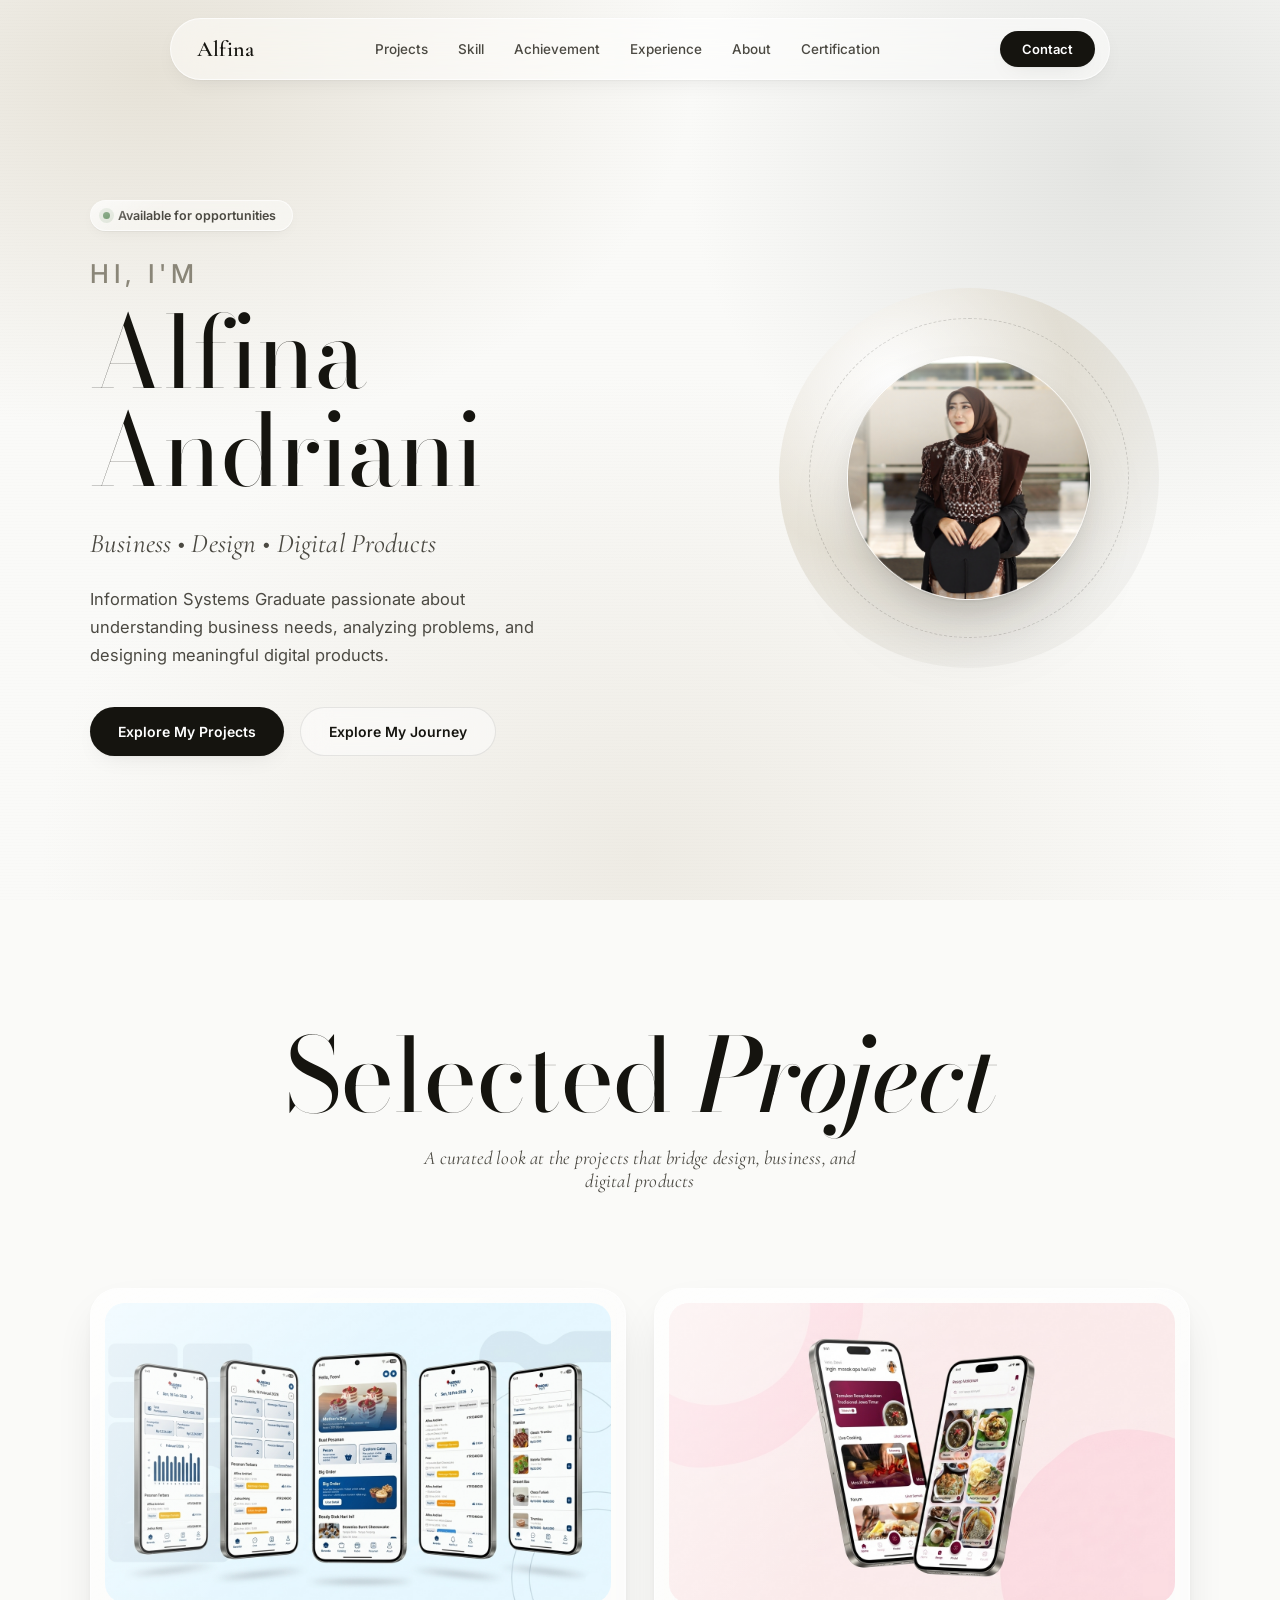
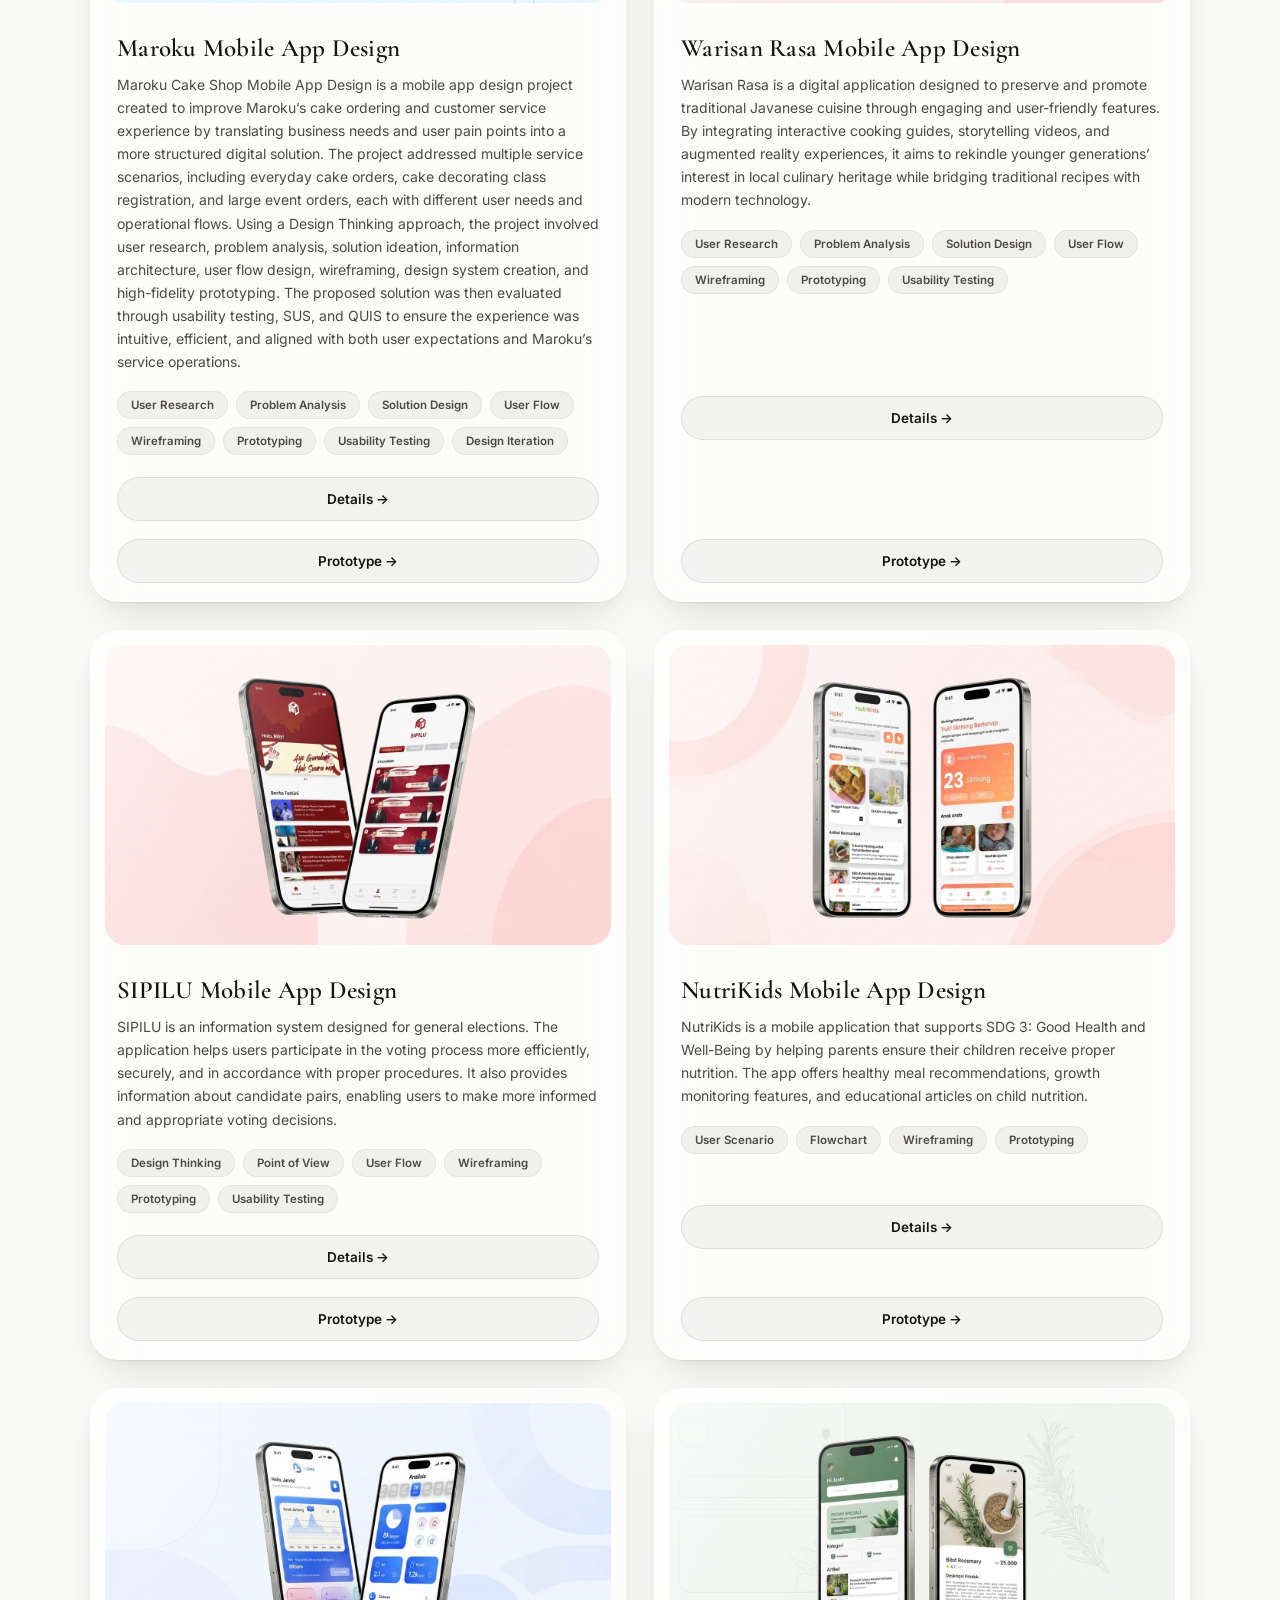
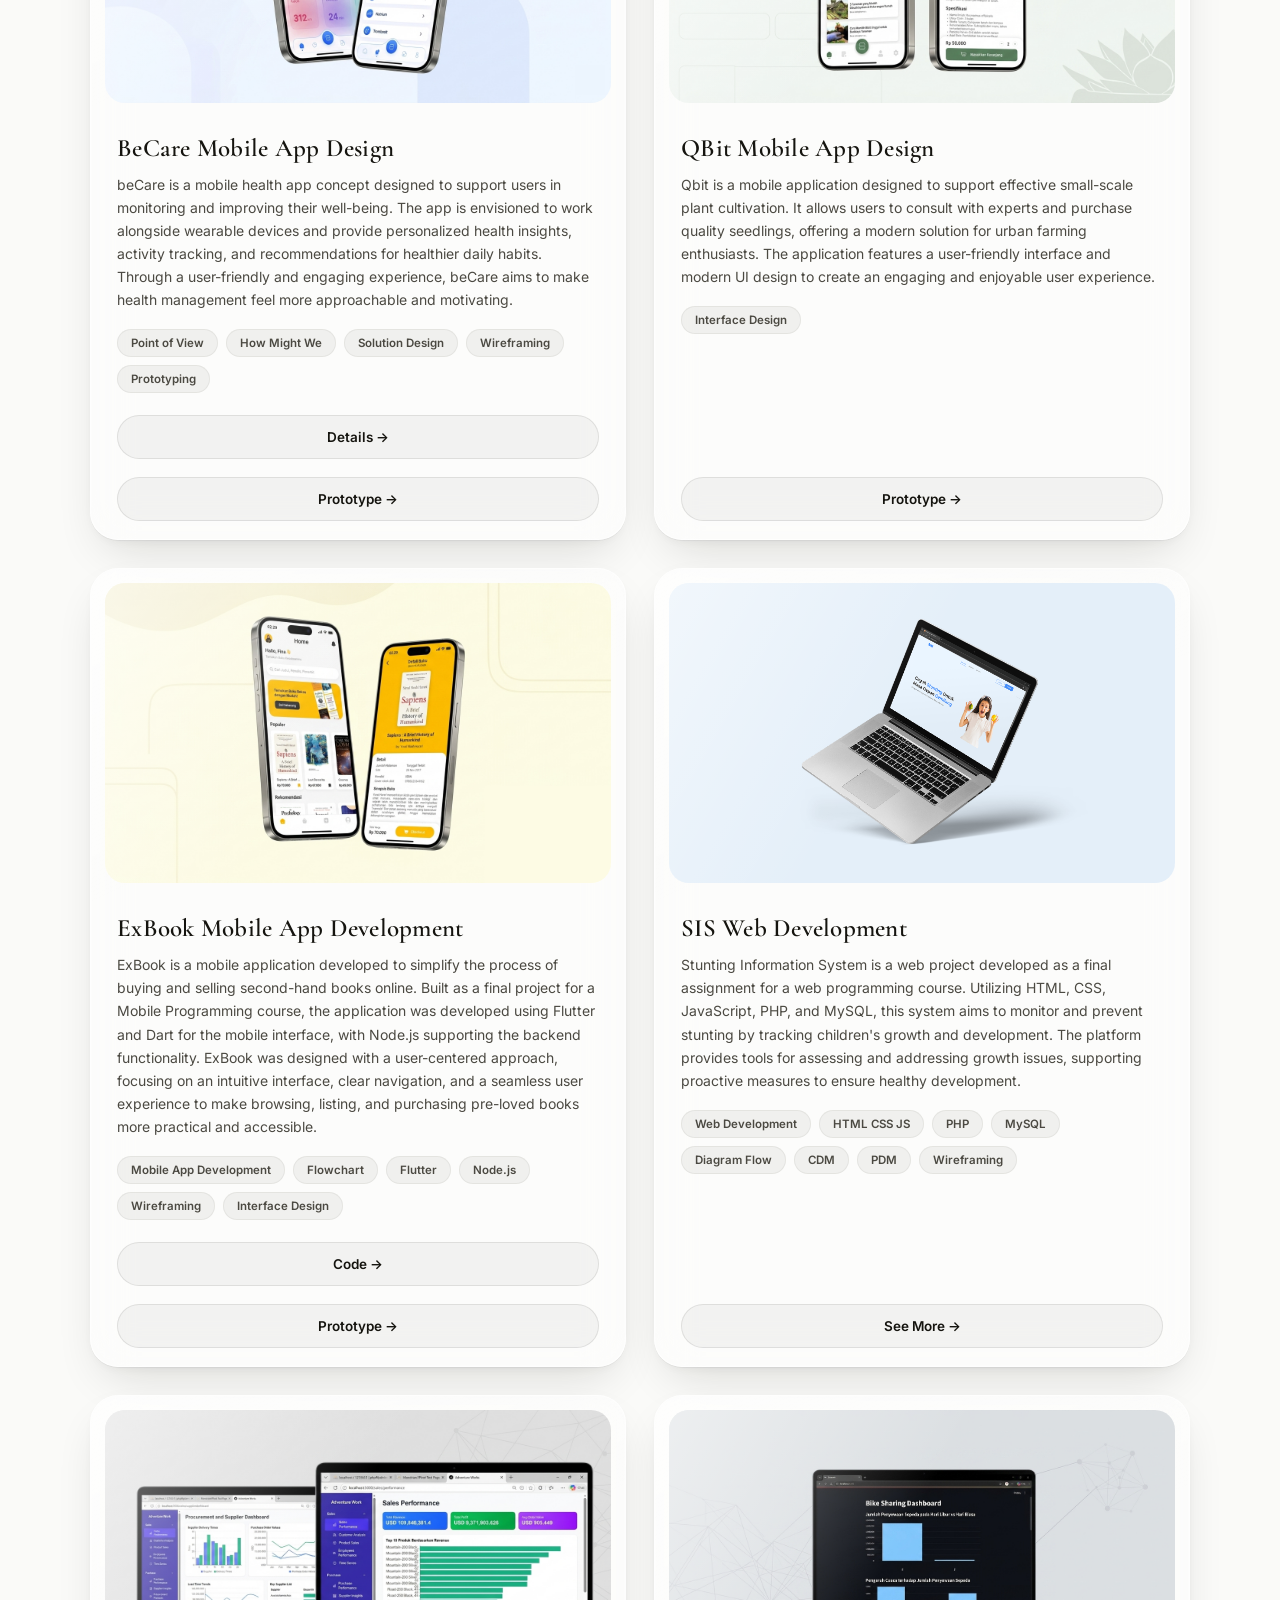
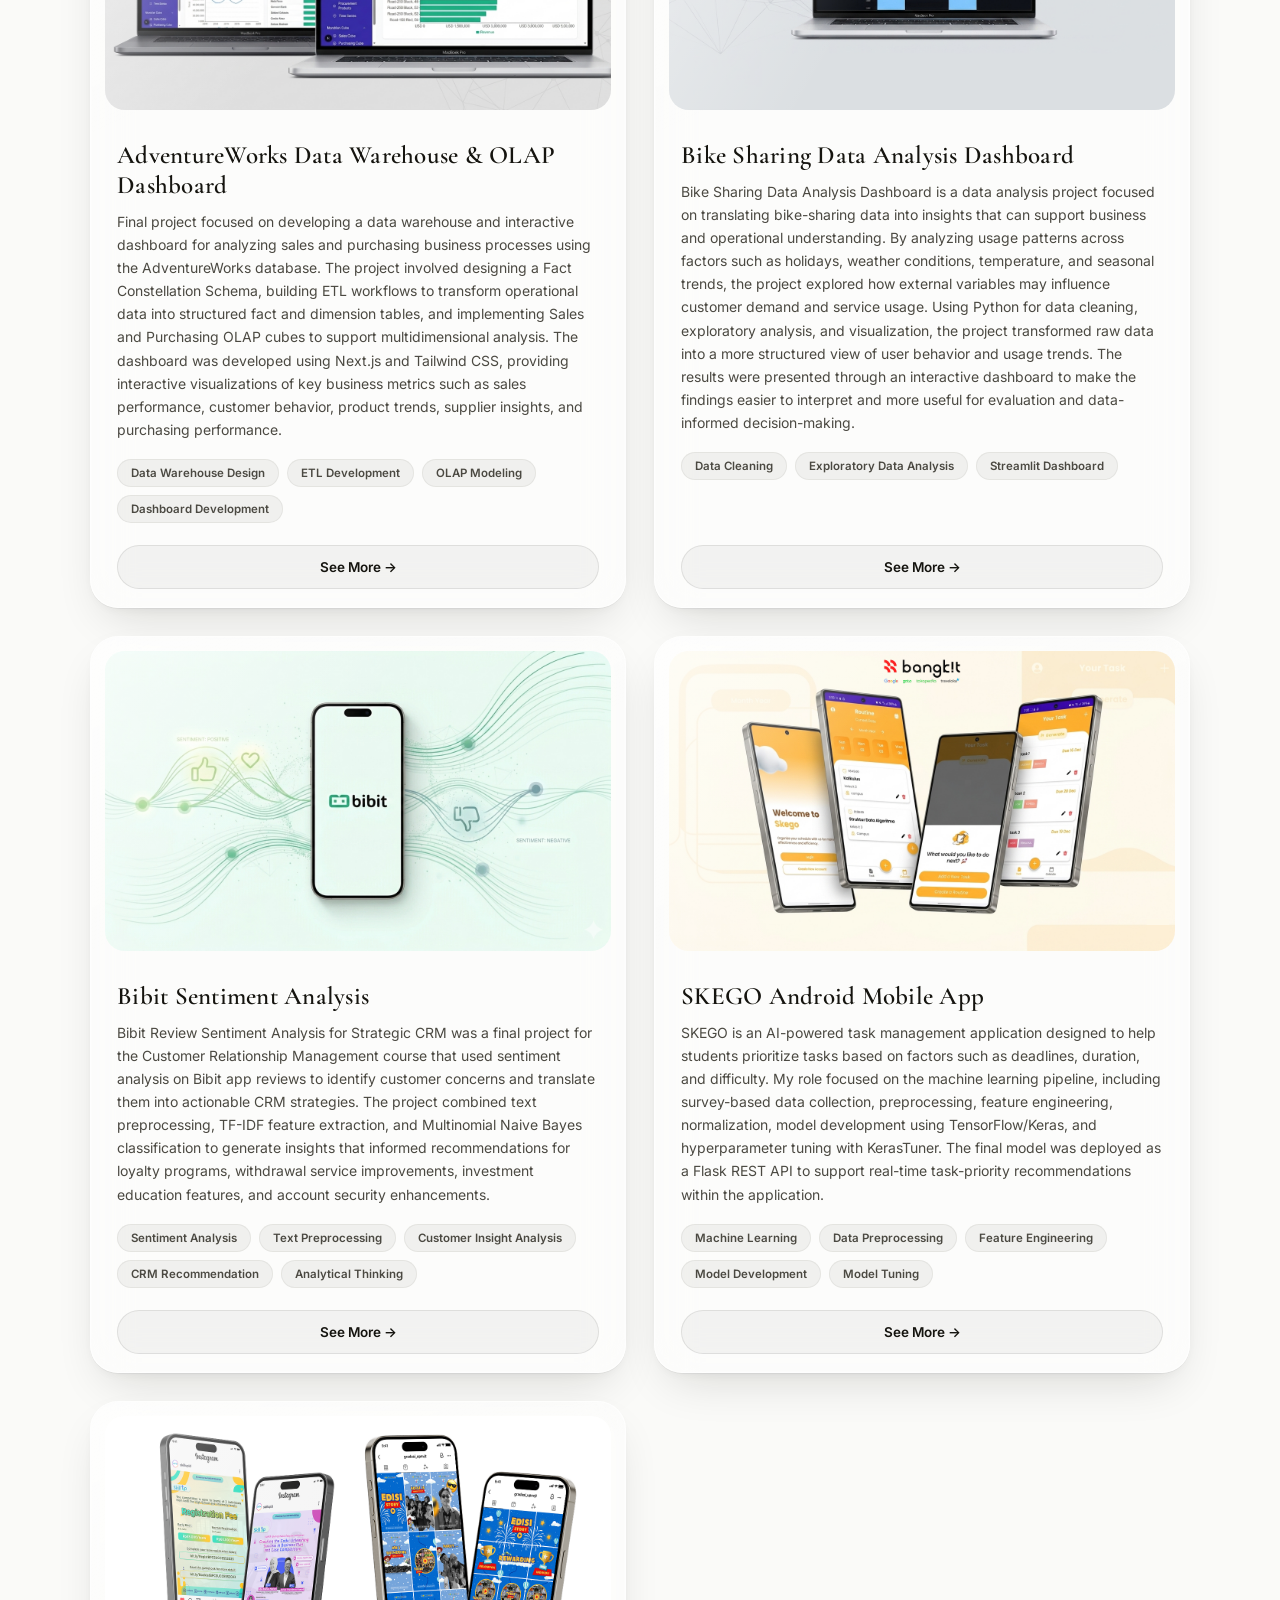
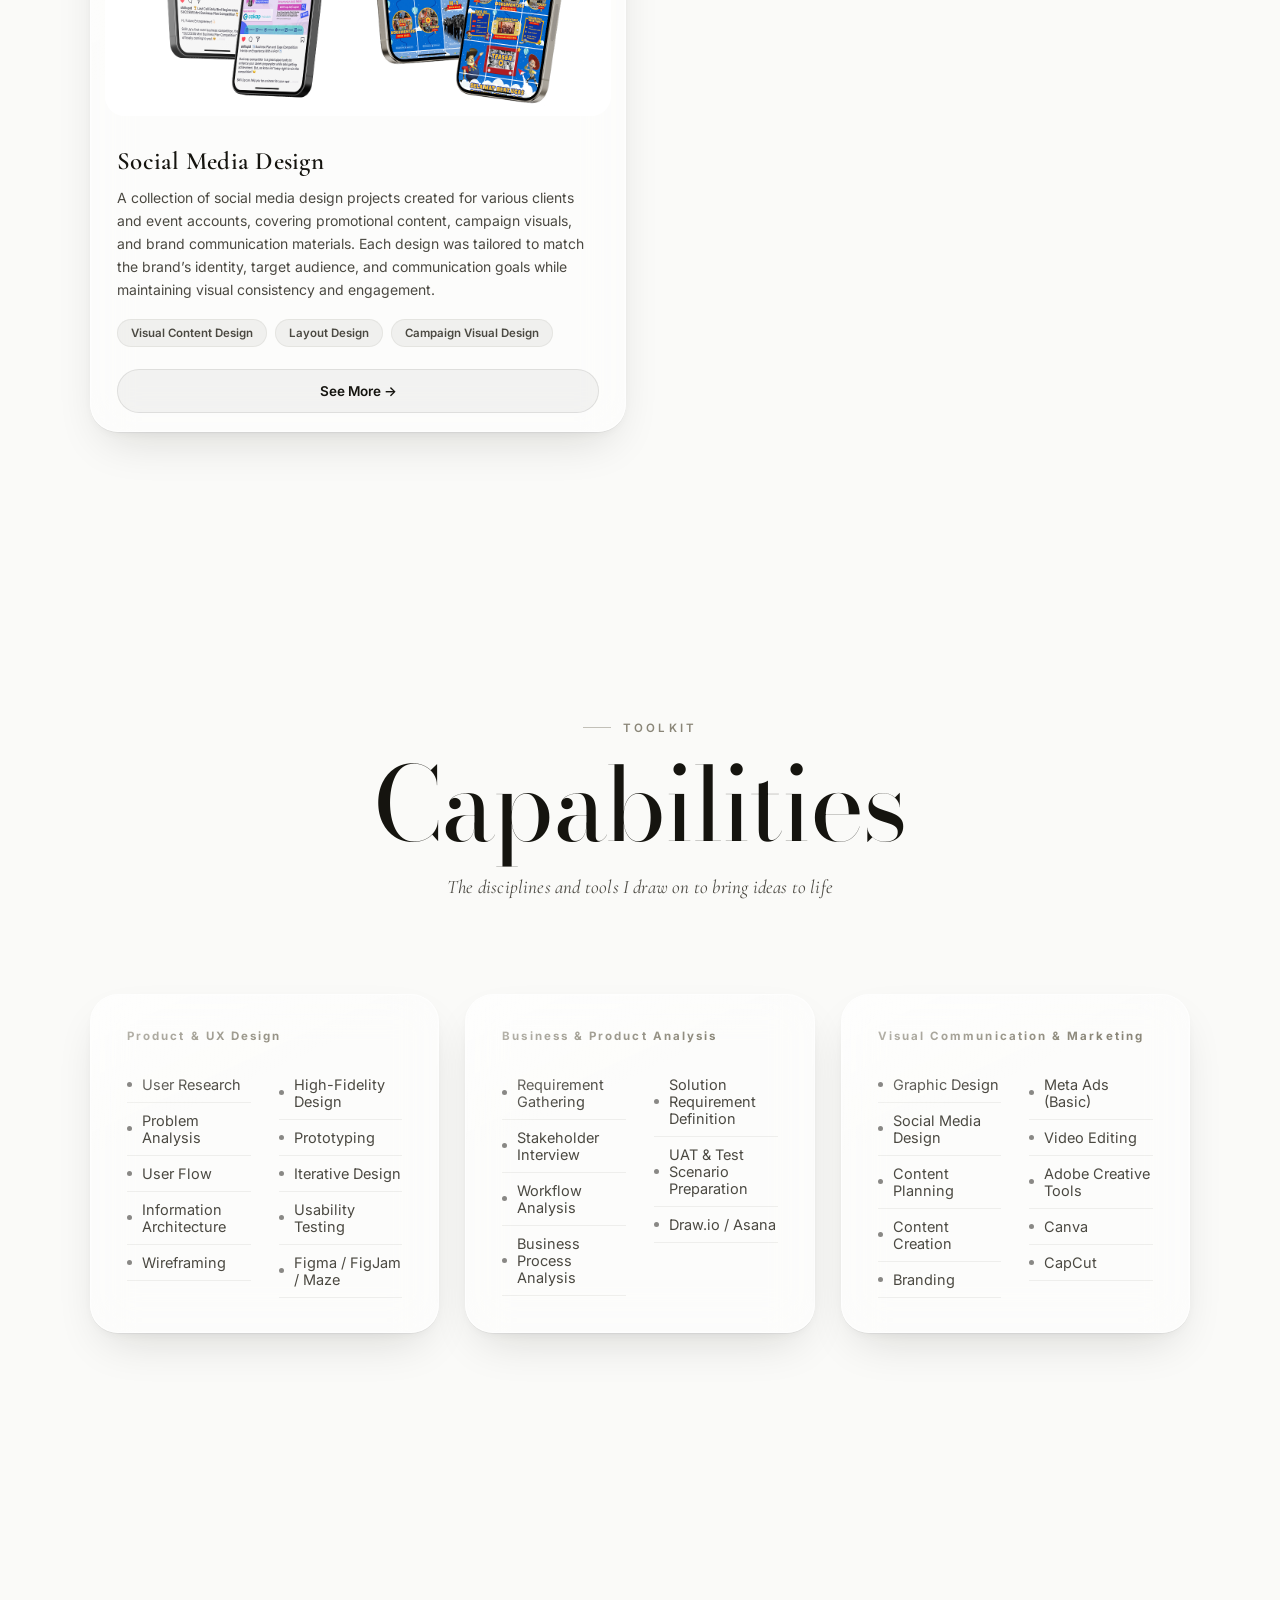
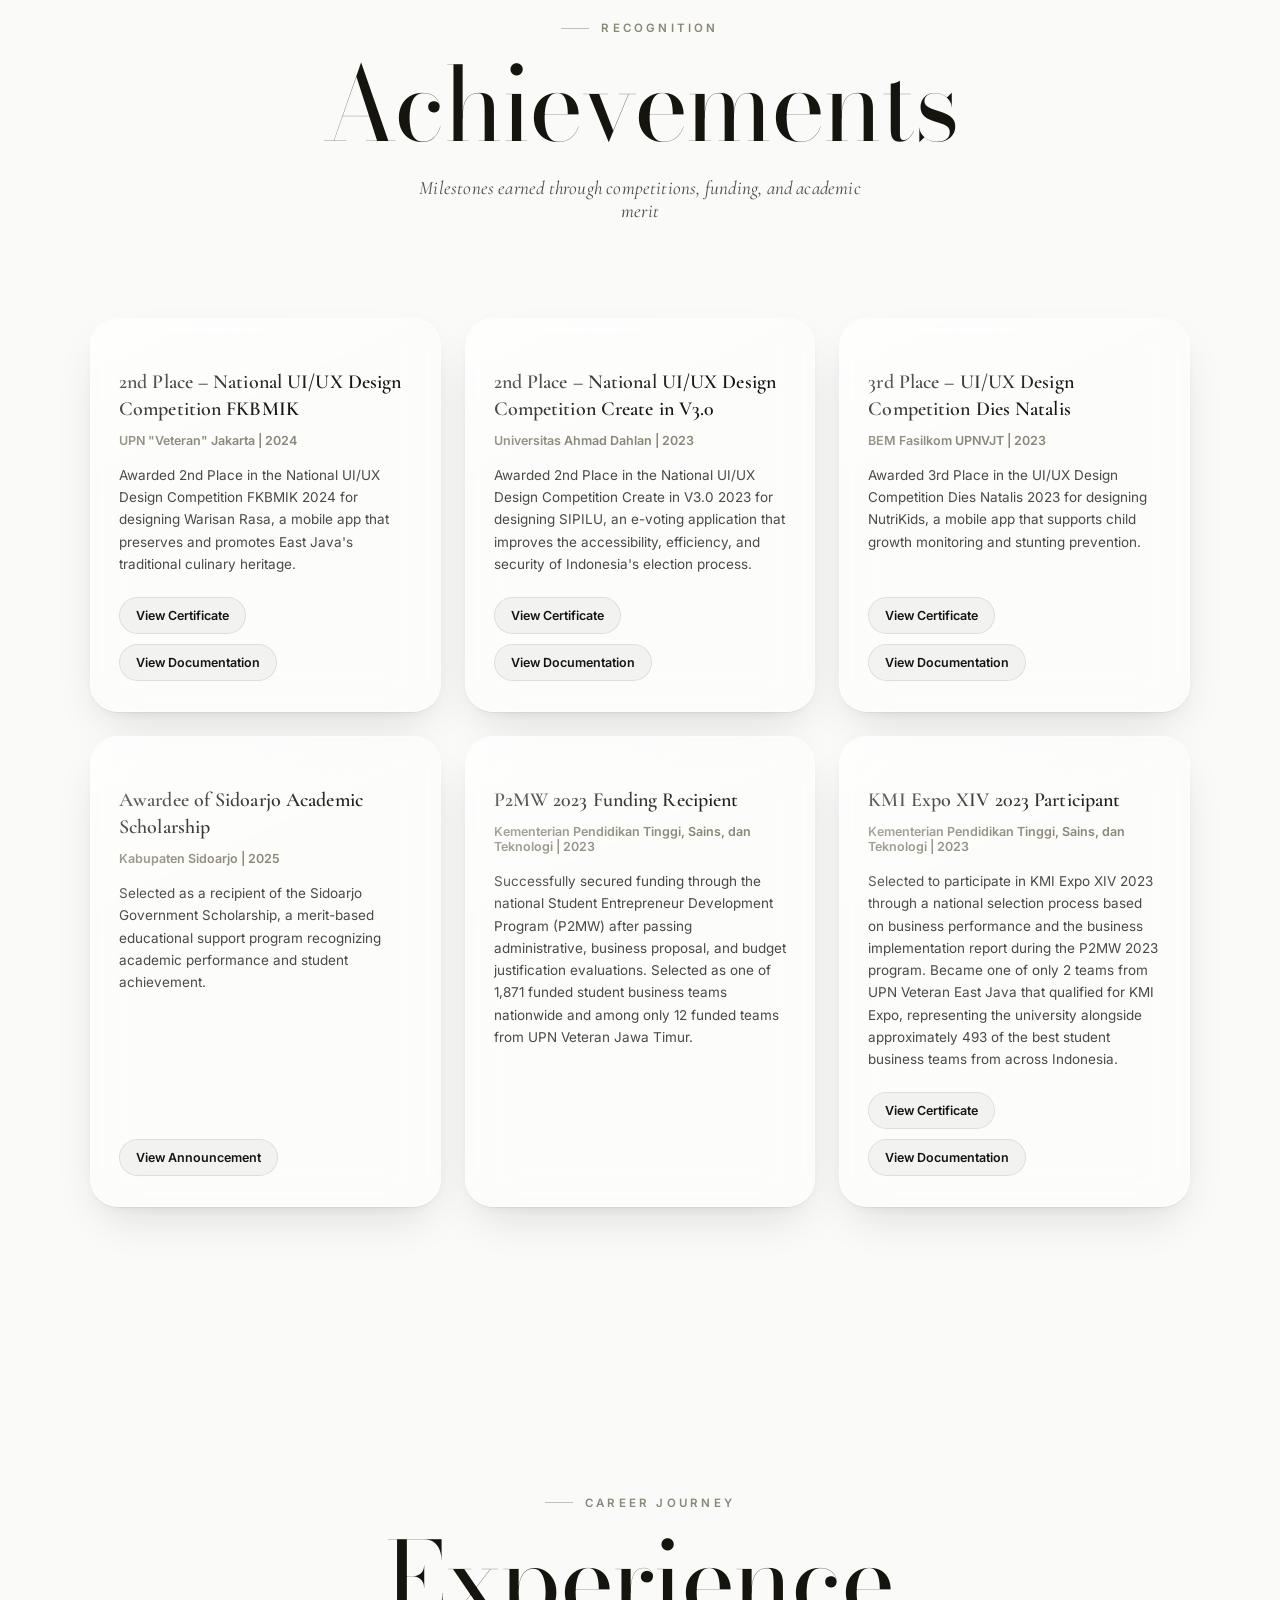
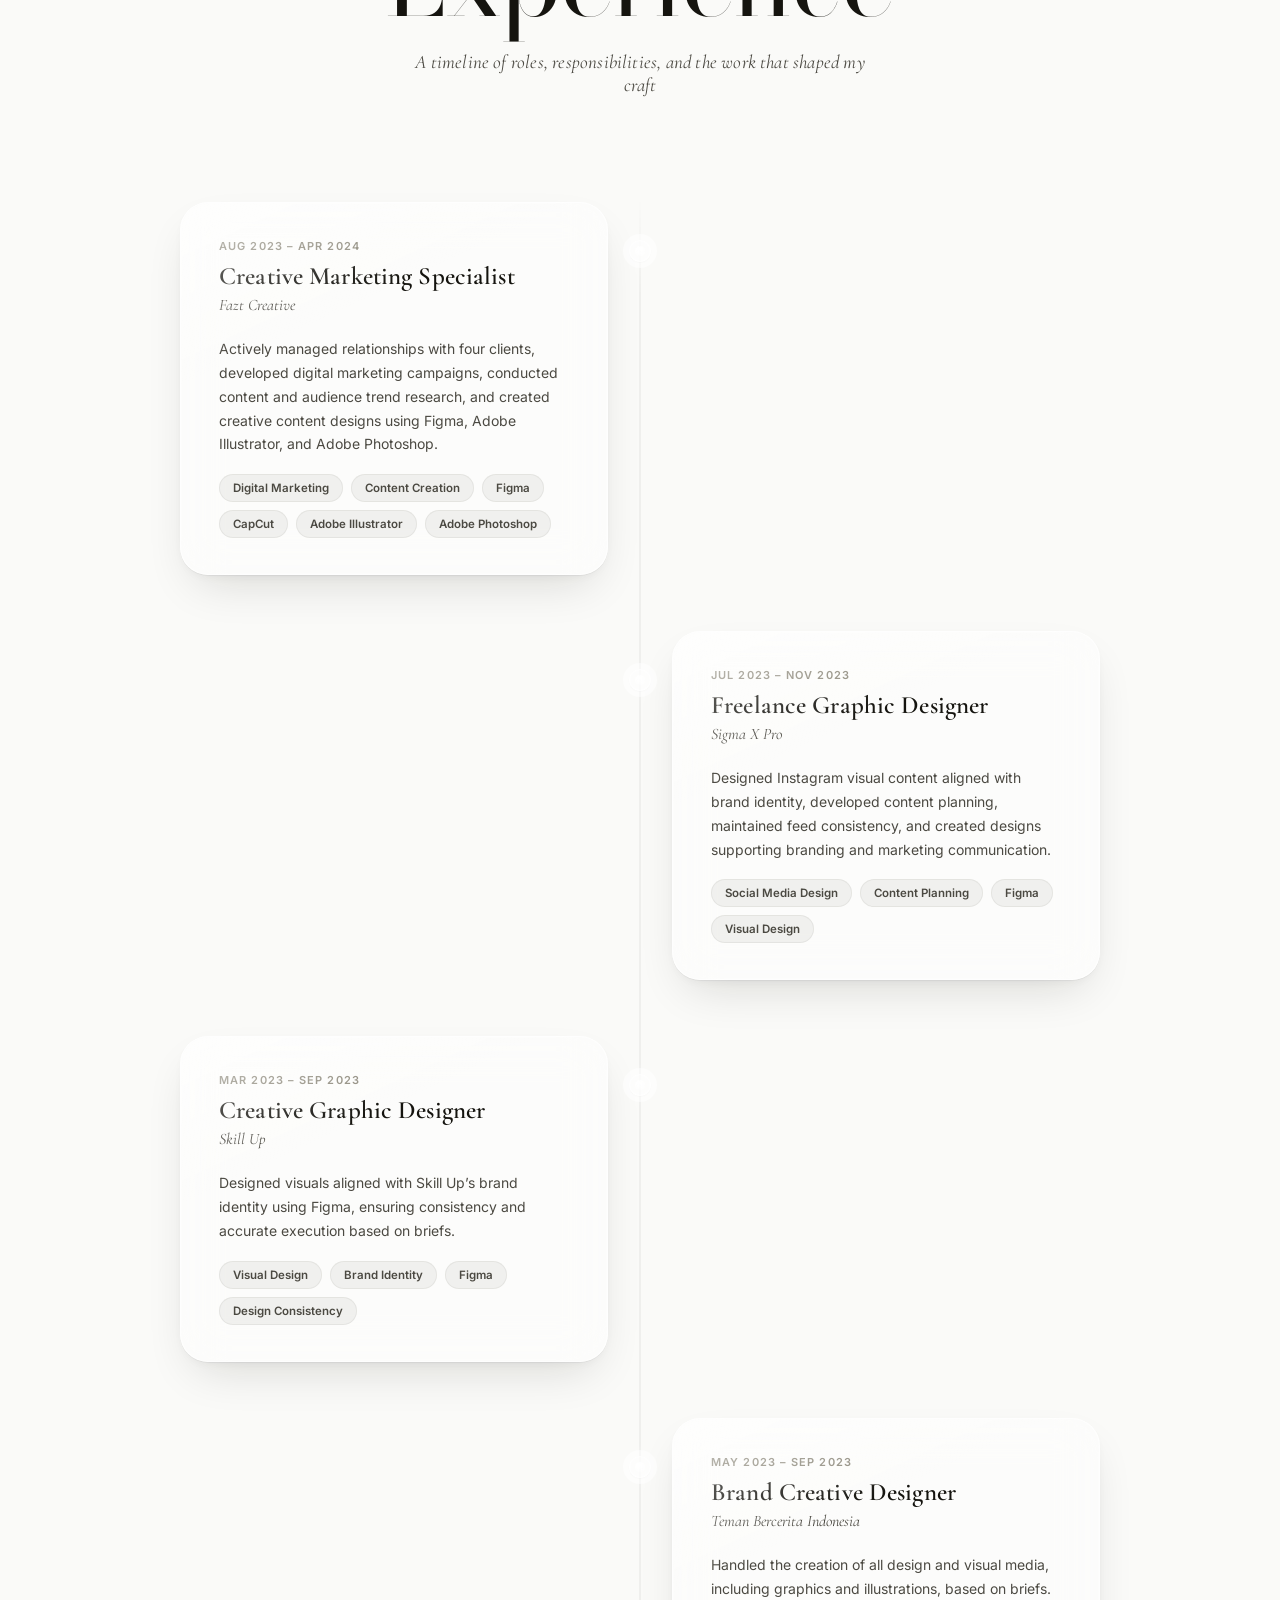
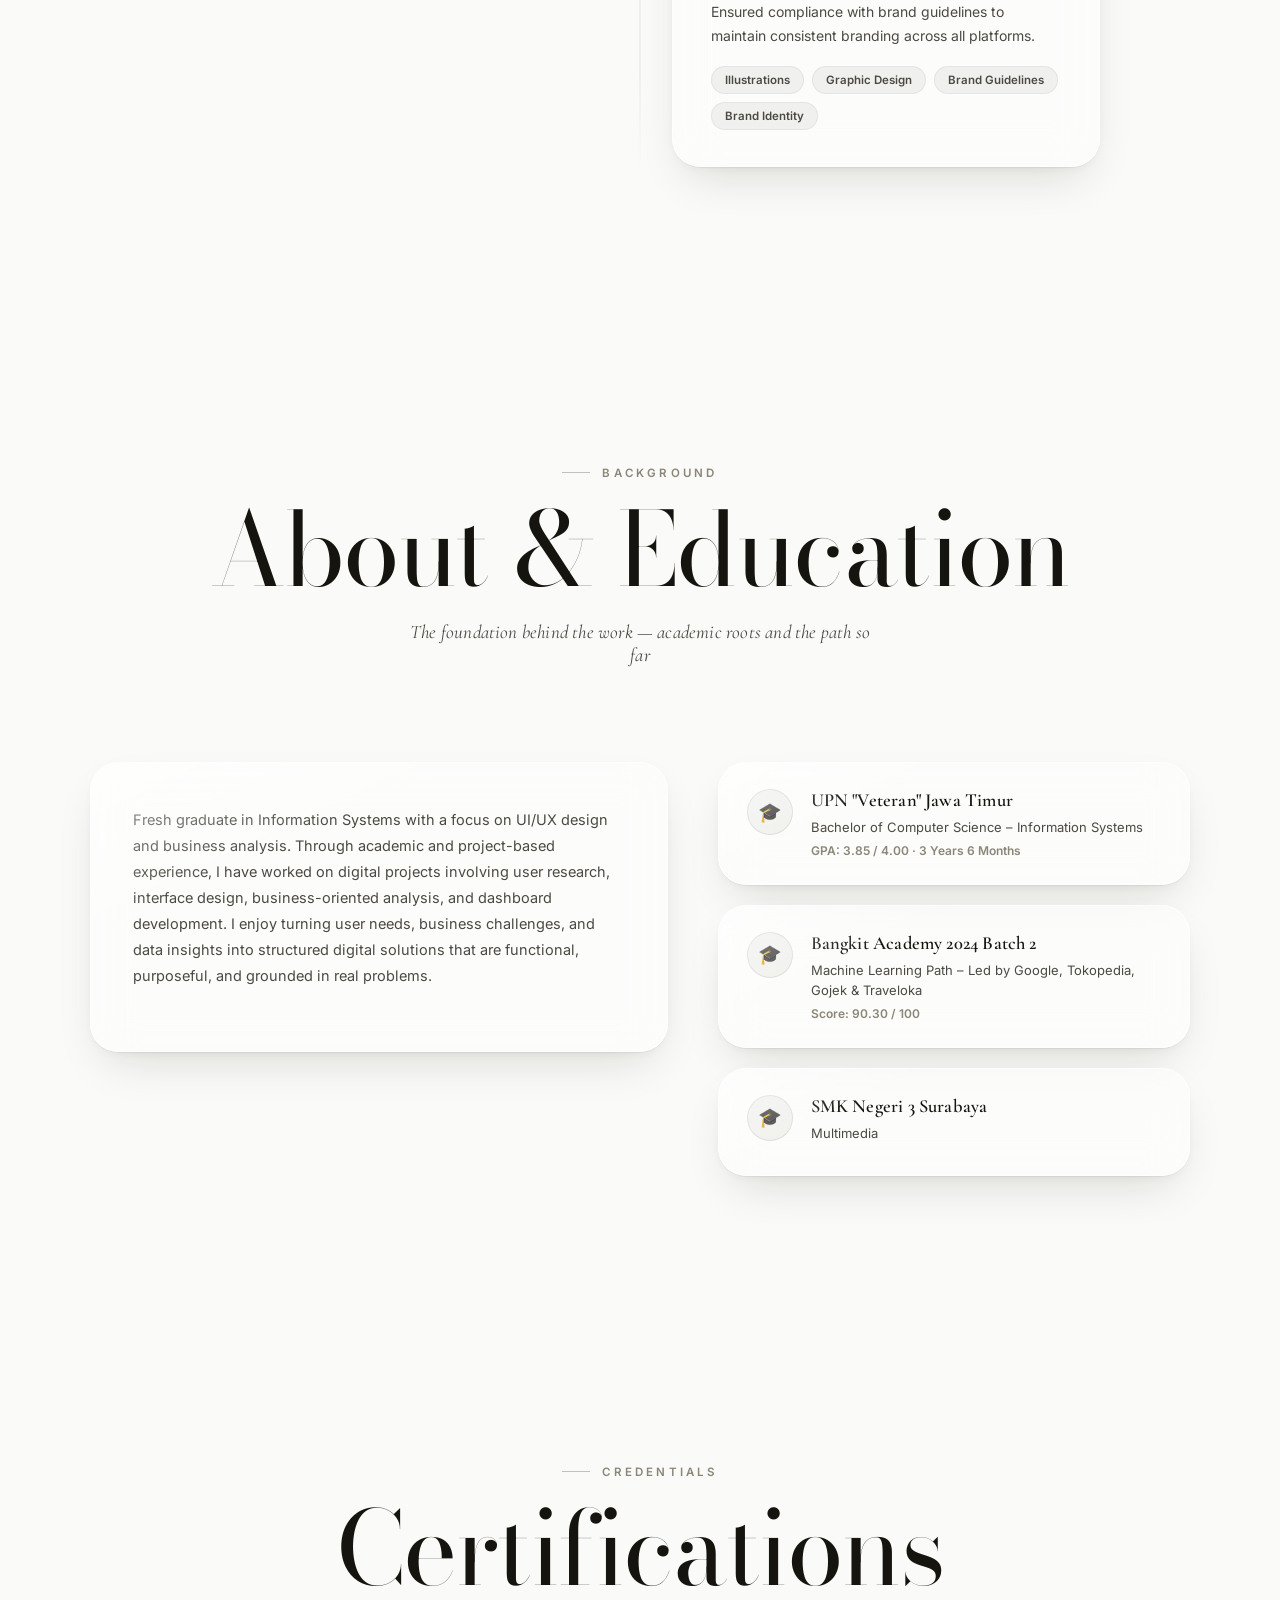
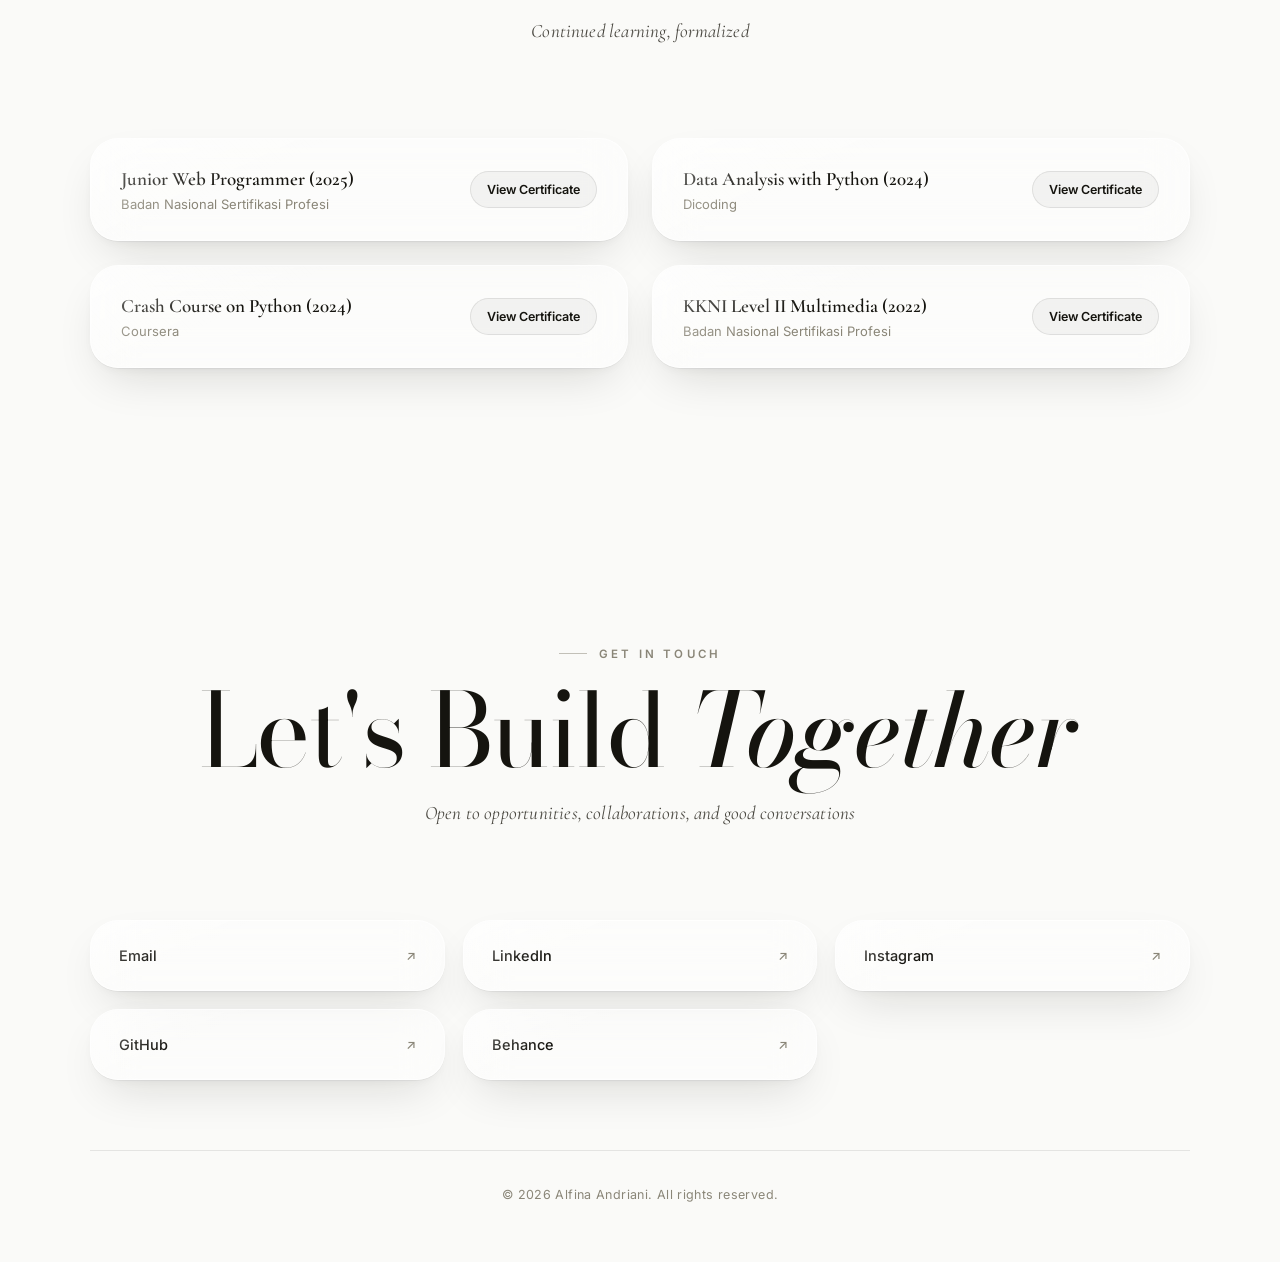
==== commit 532c8732: "V3" ====
--- a/index.html
+++ b/index.html
@@ -1289,10 +1289,18 @@
                 </div>
                 <a
                   class="see-more"
-                  href="https://www.figma.com/proto/ByPudl47GpheJyQXzQnLfr/SKRIPSI-Publish?node-id=3658-22617&p=f&t=yd9BmO0ZdF106nPA-1&scaling=scale-down&content-scaling=fixed&page-id=3604%3A7833&starting-point-node-id=3658%3A24286&show-proto-sidebar=1"
-                  target="_blank"
-                  rel="noopener noreferrer"
-                  >See More →</a
+                  href="https://www.figma.com/board/duWlPCnjmTJ4XejN5kN51e/Alfina-Andriani?node-id=0-1"
+                  target="_blank"
+                  rel="noopener noreferrer"
+                  >Details →</a
+                >
+                <p class="desc"></p>
+                <a
+                  class="see-more"
+                  href="https://www.figma.com/proto/2ThtB0tCKq45JyojoLDktH/ALFINA-ANDRIANI---UIX-Design?node-id=28-37667&p=f&viewport=45%2C199%2C0.02&t=NYGlPNiwocFBWiMi-1&scaling=scale-down&content-scaling=fixed&starting-point-node-id=28%3A39336&show-proto-sidebar=1&page-id=0%3A1"
+                  target="_blank"
+                  rel="noopener noreferrer"
+                  >Prototype →</a
                 >
               </div>
             </article>
@@ -1329,7 +1337,15 @@
                   href="https://www.behance.net/gallery/218437741/UIUX-Mobile-Design-Warisan-Rasa-App"
                   target="_blank"
                   rel="noopener noreferrer"
-                  >See More →</a
+                  >Details →</a
+                >
+                <p class="desc"></p>
+                <a
+                  class="see-more"
+                  href="https://www.figma.com/proto/2ThtB0tCKq45JyojoLDktH/ALFINA-ANDRIANI---UIX-Design?node-id=27-25451&p=f&viewport=219%2C60%2C0.09&t=WCtLIqT16kzID2VG-1&scaling=scale-down&content-scaling=fixed&page-id=25%3A3404"
+                  target="_blank"
+                  rel="noopener noreferrer"
+                  >Prototype →</a
                 >
               </div>
             </article>
@@ -1361,7 +1377,15 @@
                   href="https://www.behance.net/gallery/218437185/UIUX-Mobile-Design-SIPILU-App"
                   target="_blank"
                   rel="noopener noreferrer"
-                  >See More →</a
+                  >Details →</a
+                >
+                <p class="desc"></p>
+                <a
+                  class="see-more"
+                  href="https://www.figma.com/proto/2ThtB0tCKq45JyojoLDktH/ALFINA-ANDRIANI---UIX-Design?node-id=27-2171&p=f&viewport=45%2C100%2C0.04&t=JdUcng3jiccJjJ8K-1&scaling=scale-down&content-scaling=fixed&starting-point-node-id=27%3A2171&page-id=25%3A3405"
+                  target="_blank"
+                  rel="noopener noreferrer"
+                  >Prototype →</a
                 >
               </div>
             </article>
@@ -1382,15 +1406,23 @@
                 <div class="tag-row">
                   <span class="tag">User Scenario</span>
                   <span class="tag">Flowchart</span>
-                  <span class="tag">Wireframing</span>
+                  <span class="tag">Wireframing</span> 
                   <span class="tag">Prototyping</span>
                 </div>
                 <a
                   class="see-more"
-                  href="https://www.behance.net/gallery/205155833/Portfolio-UIUX"
-                  target="_blank"
-                  rel="noopener noreferrer"
-                  >See More →</a
+                  href="https://www.figma.com/board/duWlPCnjmTJ4XejN5kN51e/Alfina-Andriani?node-id=1-619"
+                  target="_blank"
+                  rel="noopener noreferrer"
+                  >Details →</a
+                >
+                <p class="desc"></p>
+                <a
+                  class="see-more"
+                  href="https://www.figma.com/proto/2ThtB0tCKq45JyojoLDktH/ALFINA-ANDRIANI---UIX-Design?node-id=28-88141&p=f&viewport=45%2C212%2C0.08&t=6Sg3ankilFQfwHpg-1&scaling=scale-down&content-scaling=fixed&starting-point-node-id=28%3A87645&page-id=25%3A3406"
+                  target="_blank"
+                  rel="noopener noreferrer"
+                  >Prototype →</a
                 >
               </div>
             </article>
@@ -1422,7 +1454,15 @@
                   href="https://www.behance.net/gallery/218438539/UIUX-Mobile-Design-BeCare-App"
                   target="_blank"
                   rel="noopener noreferrer"
-                  >See More →</a
+                  >Details →</a
+                >
+                <p class="desc"></p>
+                <a
+                  class="see-more"
+                  href="https://www.figma.com/proto/2ThtB0tCKq45JyojoLDktH/ALFINA-ANDRIANI---UIX-Design?node-id=27-32236&p=f&viewport=171%2C45%2C0.04&t=j2g0EoHAQYkDxFow-1&scaling=scale-down&content-scaling=fixed&starting-point-node-id=27%3A32183&page-id=25%3A3407"
+                  target="_blank"
+                  rel="noopener noreferrer"
+                  >Prototype →</a
                 >
               </div>
             </article>
@@ -1446,10 +1486,10 @@
                 </div>
                 <a
                   class="see-more"
-                  href="https://www.instagram.com/p/C7cC0Y9PUCp/?utm_source=ig_web_copy_link&igsh=MzRlODBiNWFlZA=="
-                  target="_blank"
-                  rel="noopener noreferrer"
-                  >See More →</a
+                  href="https://www.figma.com/proto/2ThtB0tCKq45JyojoLDktH/ALFINA-ANDRIANI---UIX-Design?node-id=29-98817&p=f&viewport=470%2C369%2C0.31&t=AmY7lRDLGR1WAS6e-1&scaling=scale-down&content-scaling=fixed&starting-point-node-id=29%3A98817&page-id=25%3A3408"
+                  target="_blank"
+                  rel="noopener noreferrer"
+                  >Prototype →</a
                 >
               </div>
             </article>
@@ -1485,7 +1525,15 @@
                   href="https://github.com/DevitaFahliza/Exbook"
                   target="_blank"
                   rel="noopener noreferrer"
-                  >See More →</a
+                  >Code →</a
+                >
+                <p class="desc"></p>
+                <a
+                  class="see-more"
+                  href="https://www.figma.com/proto/2ThtB0tCKq45JyojoLDktH/ALFINA-ANDRIANI---UIX-Design?node-id=30-99636&viewport=45%2C145%2C0.19&t=XqevWP2z9YqRURyj-1&scaling=scale-down&content-scaling=fixed&starting-point-node-id=30%3A99617&page-id=25%3A3409"
+                  target="_blank"
+                  rel="noopener noreferrer"
+                  >Prototype →</a
                 >
               </div>
             </article>
@@ -2219,35 +2267,35 @@
           <a
             class="contact-card glass reveal"
             href="mailto:alfinaandr04@gmail.com"
-            >alfinaandr04@gmail.com <span class="ic">↗</span></a
+            >Email <span class="ic">↗</span></a
+          >
+          <a
+            class="contact-card glass reveal"
+            href="https://linkedin.com/in/alfinaandriani04/"
+            target="_blank"
+            rel="noopener"
+            >LinkedIn <span class="ic">↗</span></a
           >
           <a
             class="contact-card glass reveal"
             href="https://instagram.com/alfinaandriani_/"
             target="_blank"
             rel="noopener"
-            >instagram.com/alfinaandriani_/ <span class="ic">↗</span></a
-          >
-          <a
-            class="contact-card glass reveal"
-            href="https://linkedin.com/in/alfinaandriani04/"
-            target="_blank"
-            rel="noopener"
-            >linkedin.com/in/alfinaandriani04/ <span class="ic">↗</span></a
+            >Instagram <span class="ic">↗</span></a
           >
           <a
             class="contact-card glass reveal"
             href="https://github.com/alfinaandriani/"
             target="_blank"
             rel="noopener"
-            >github.com/alfinaandriani/ <span class="ic">↗</span></a
+            >GitHub <span class="ic">↗</span></a
           >
           <a
             class="contact-card glass reveal"
             href="https://behance.net/alfinaandriani04"
             target="_blank"
             rel="noopener"
-            >behance.net/alfinaandriani04 <span class="ic">↗</span></a
+            >Behance <span class="ic">↗</span></a
           >
         </div>
 
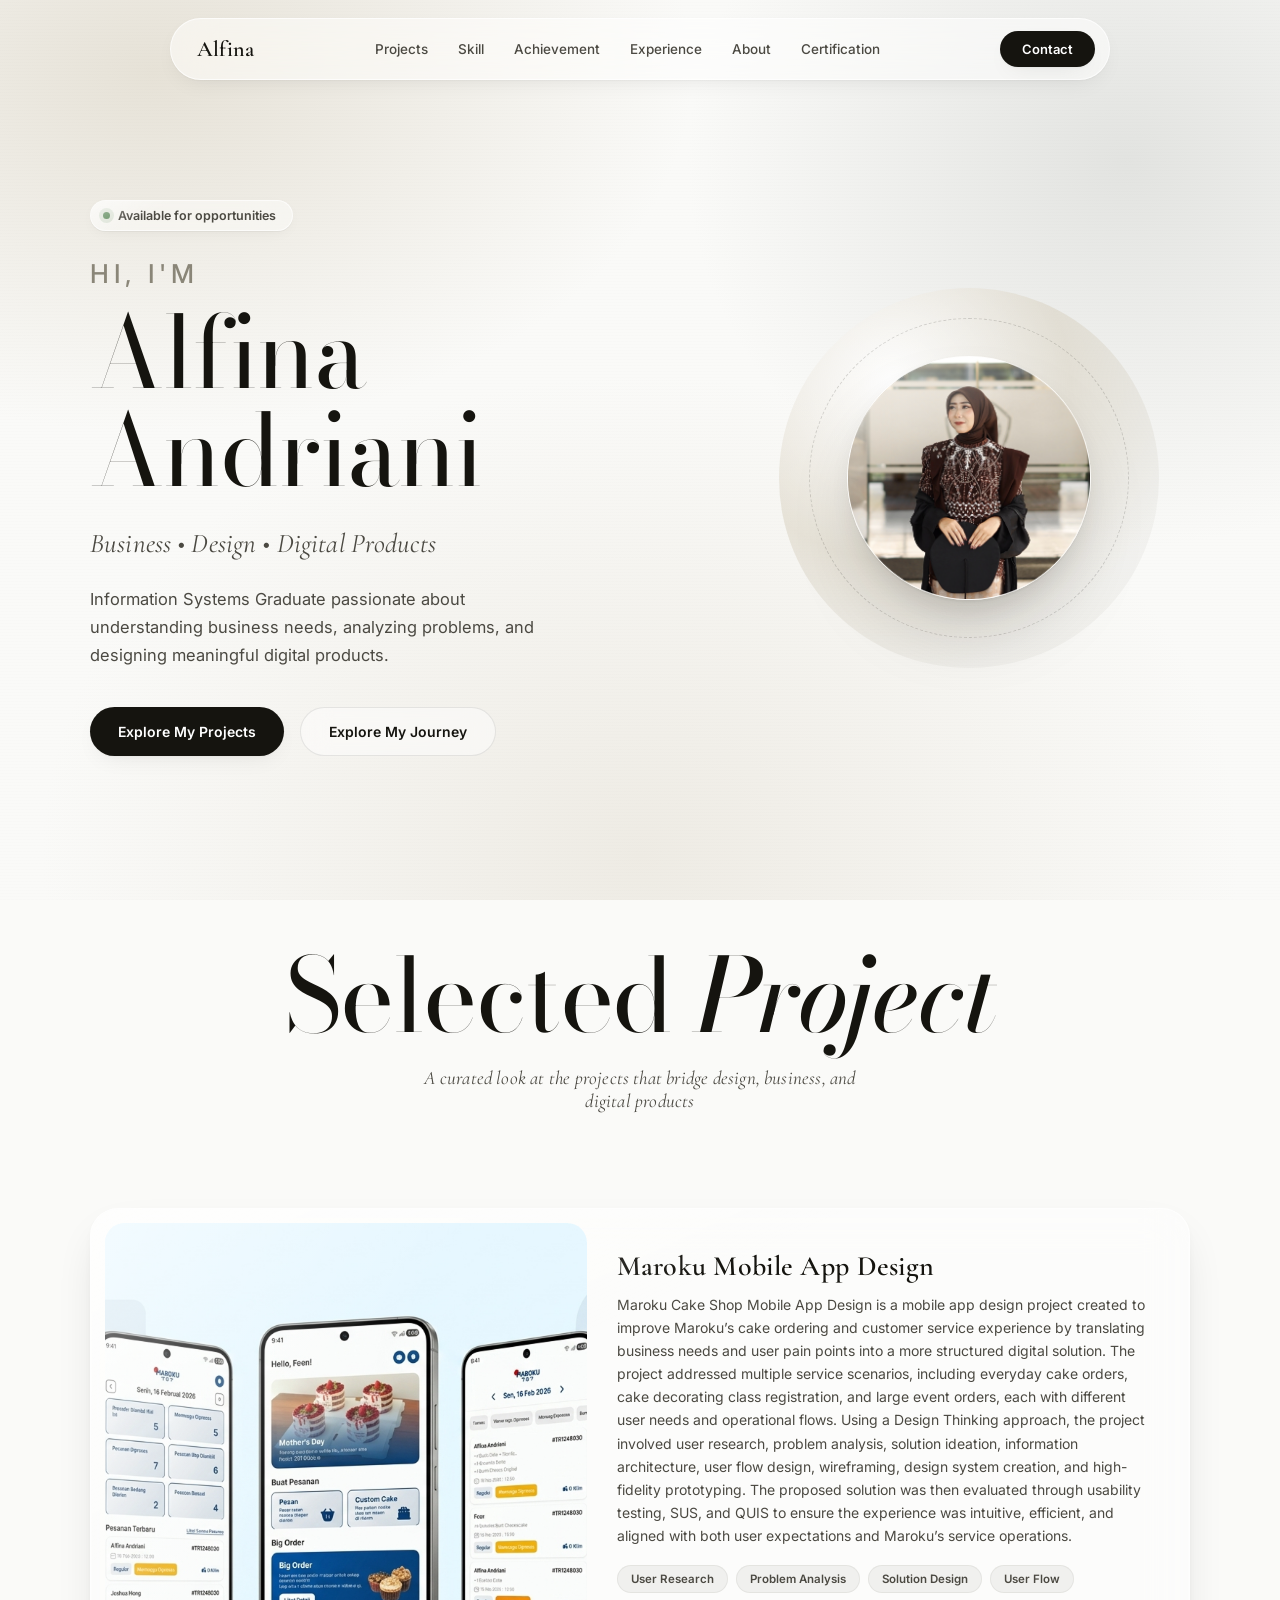
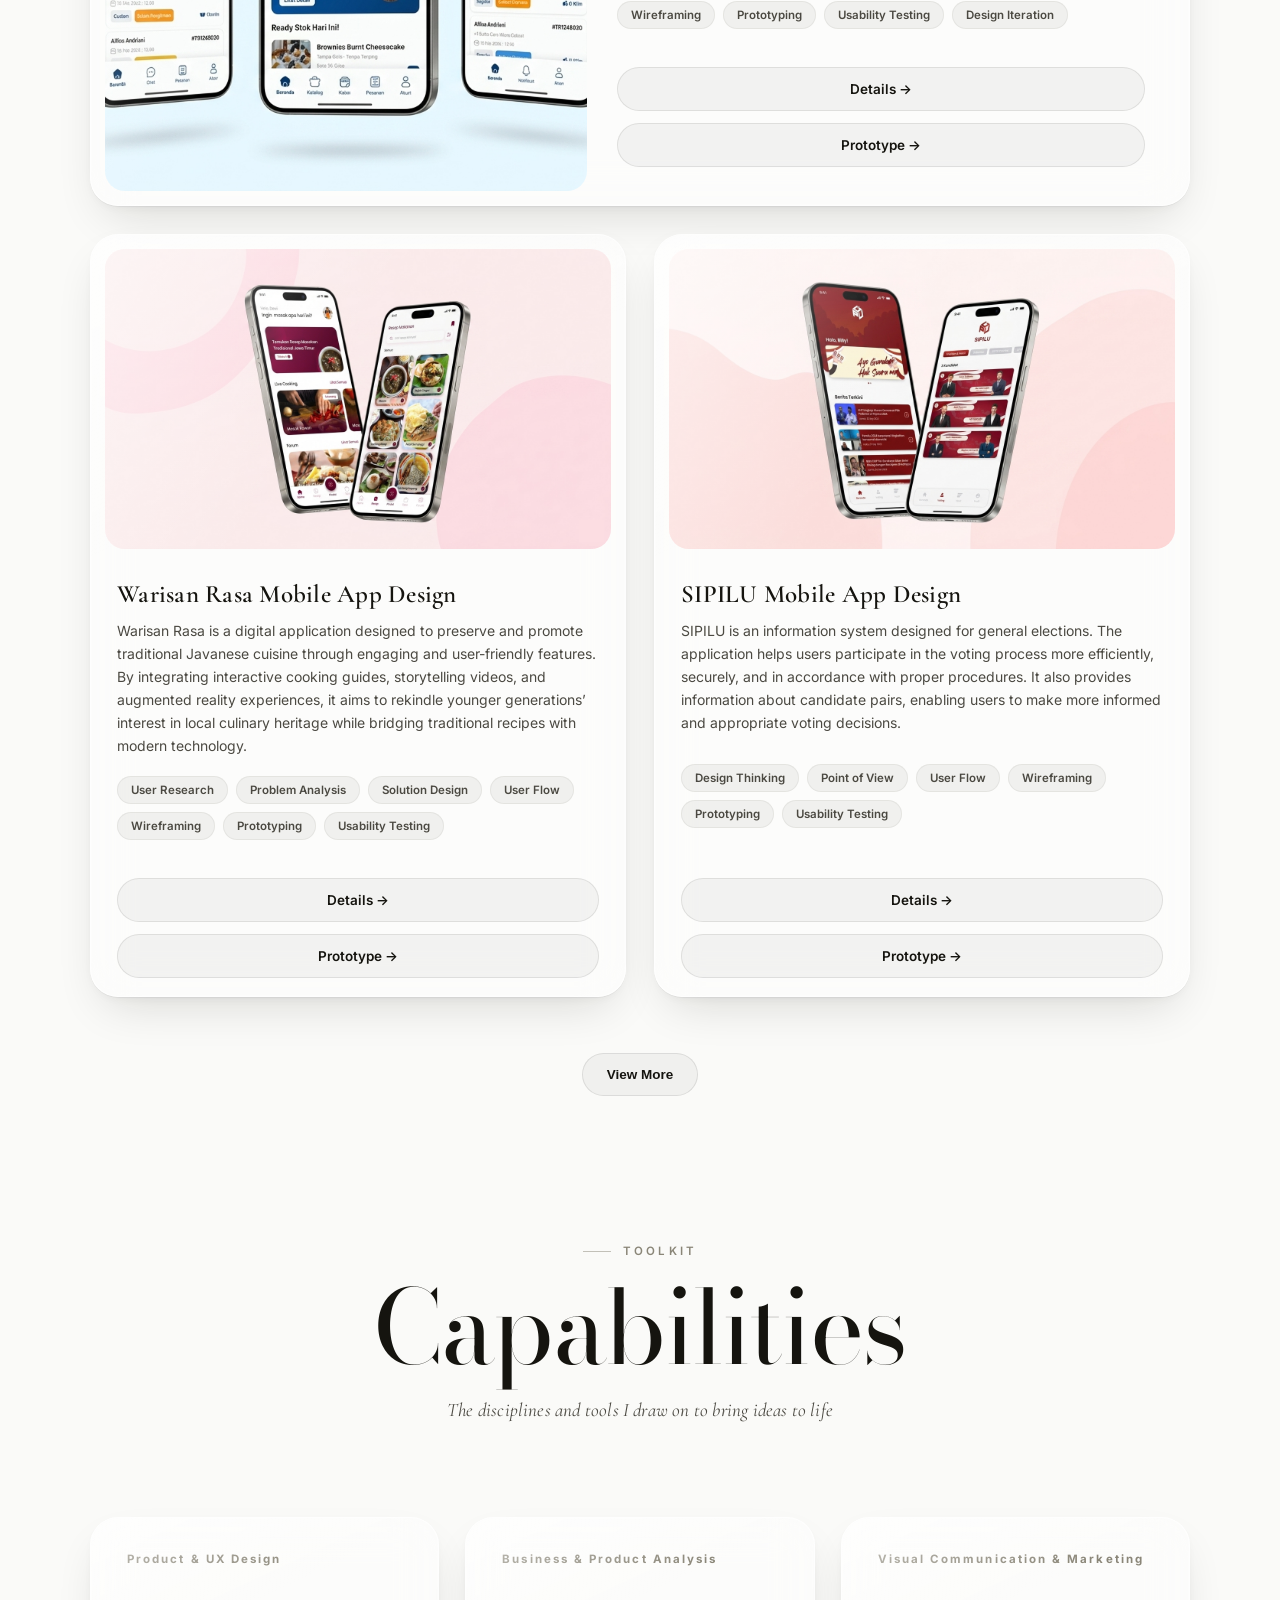
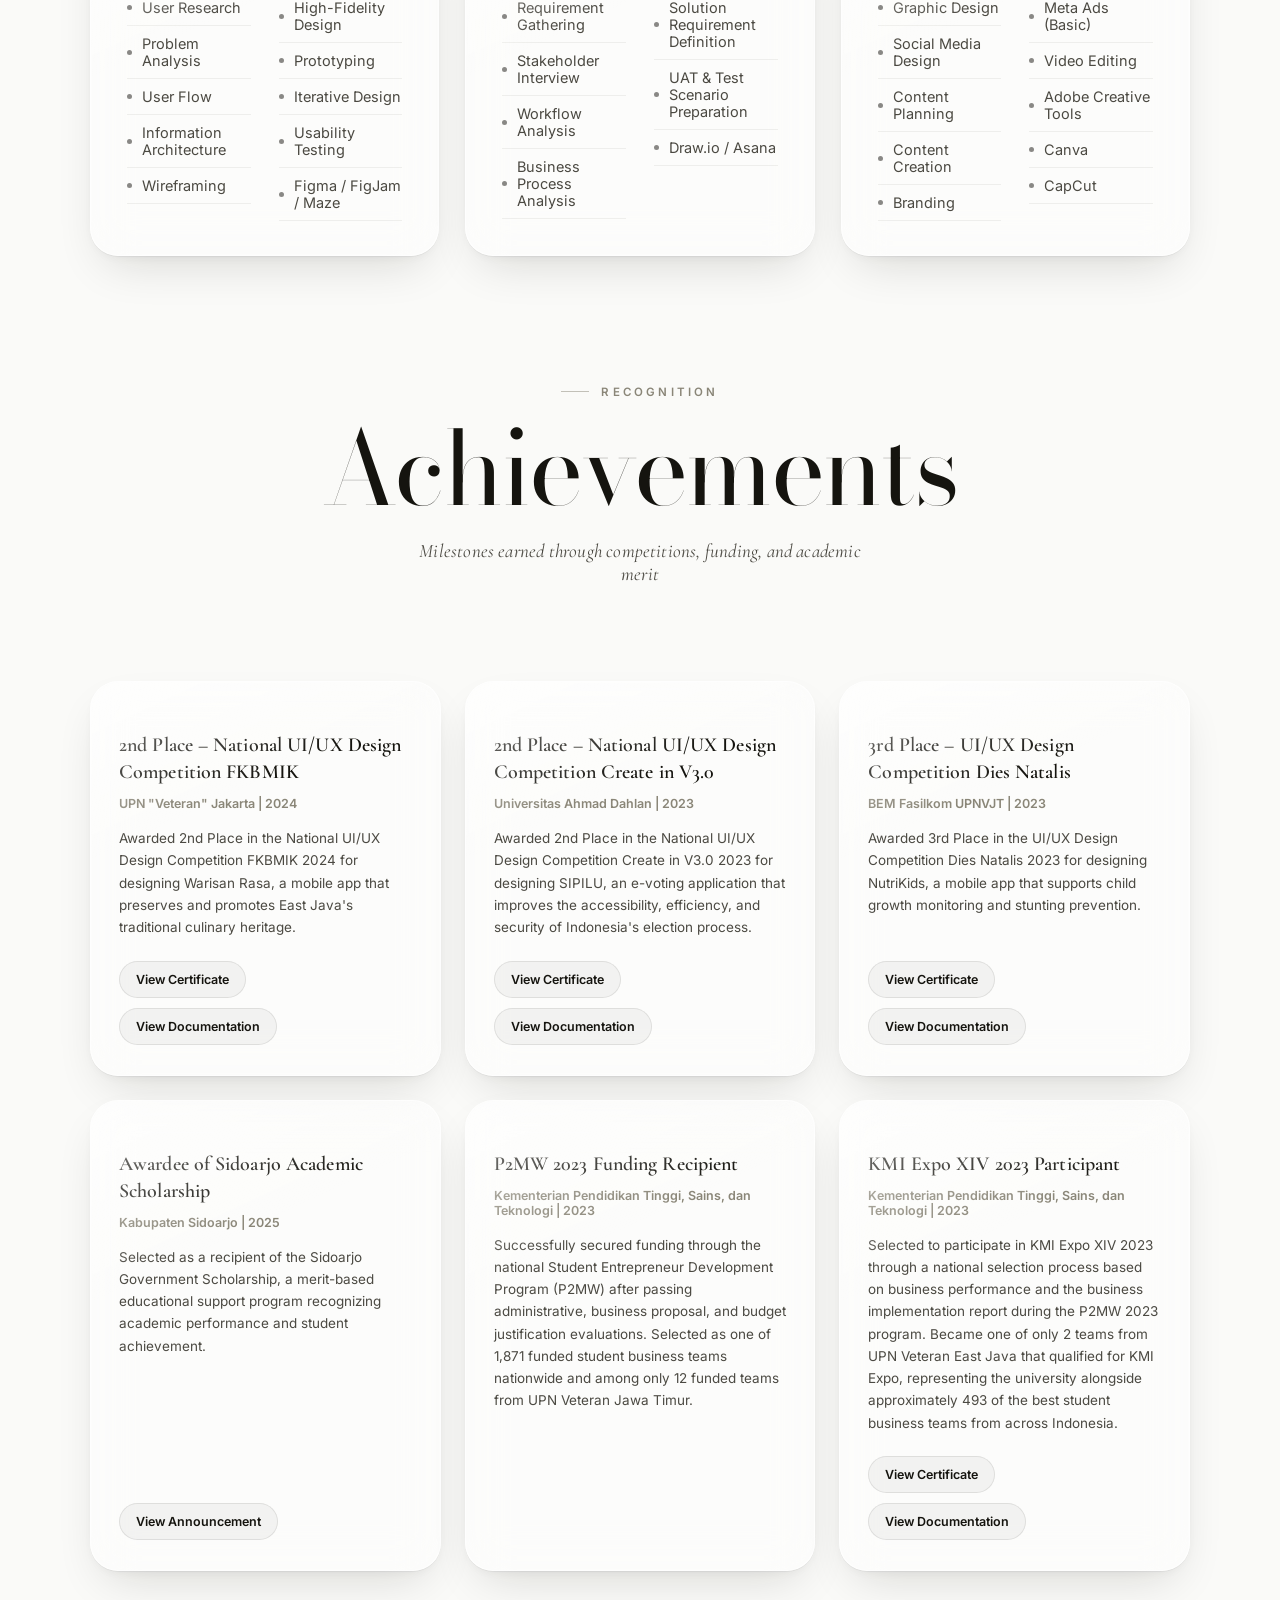
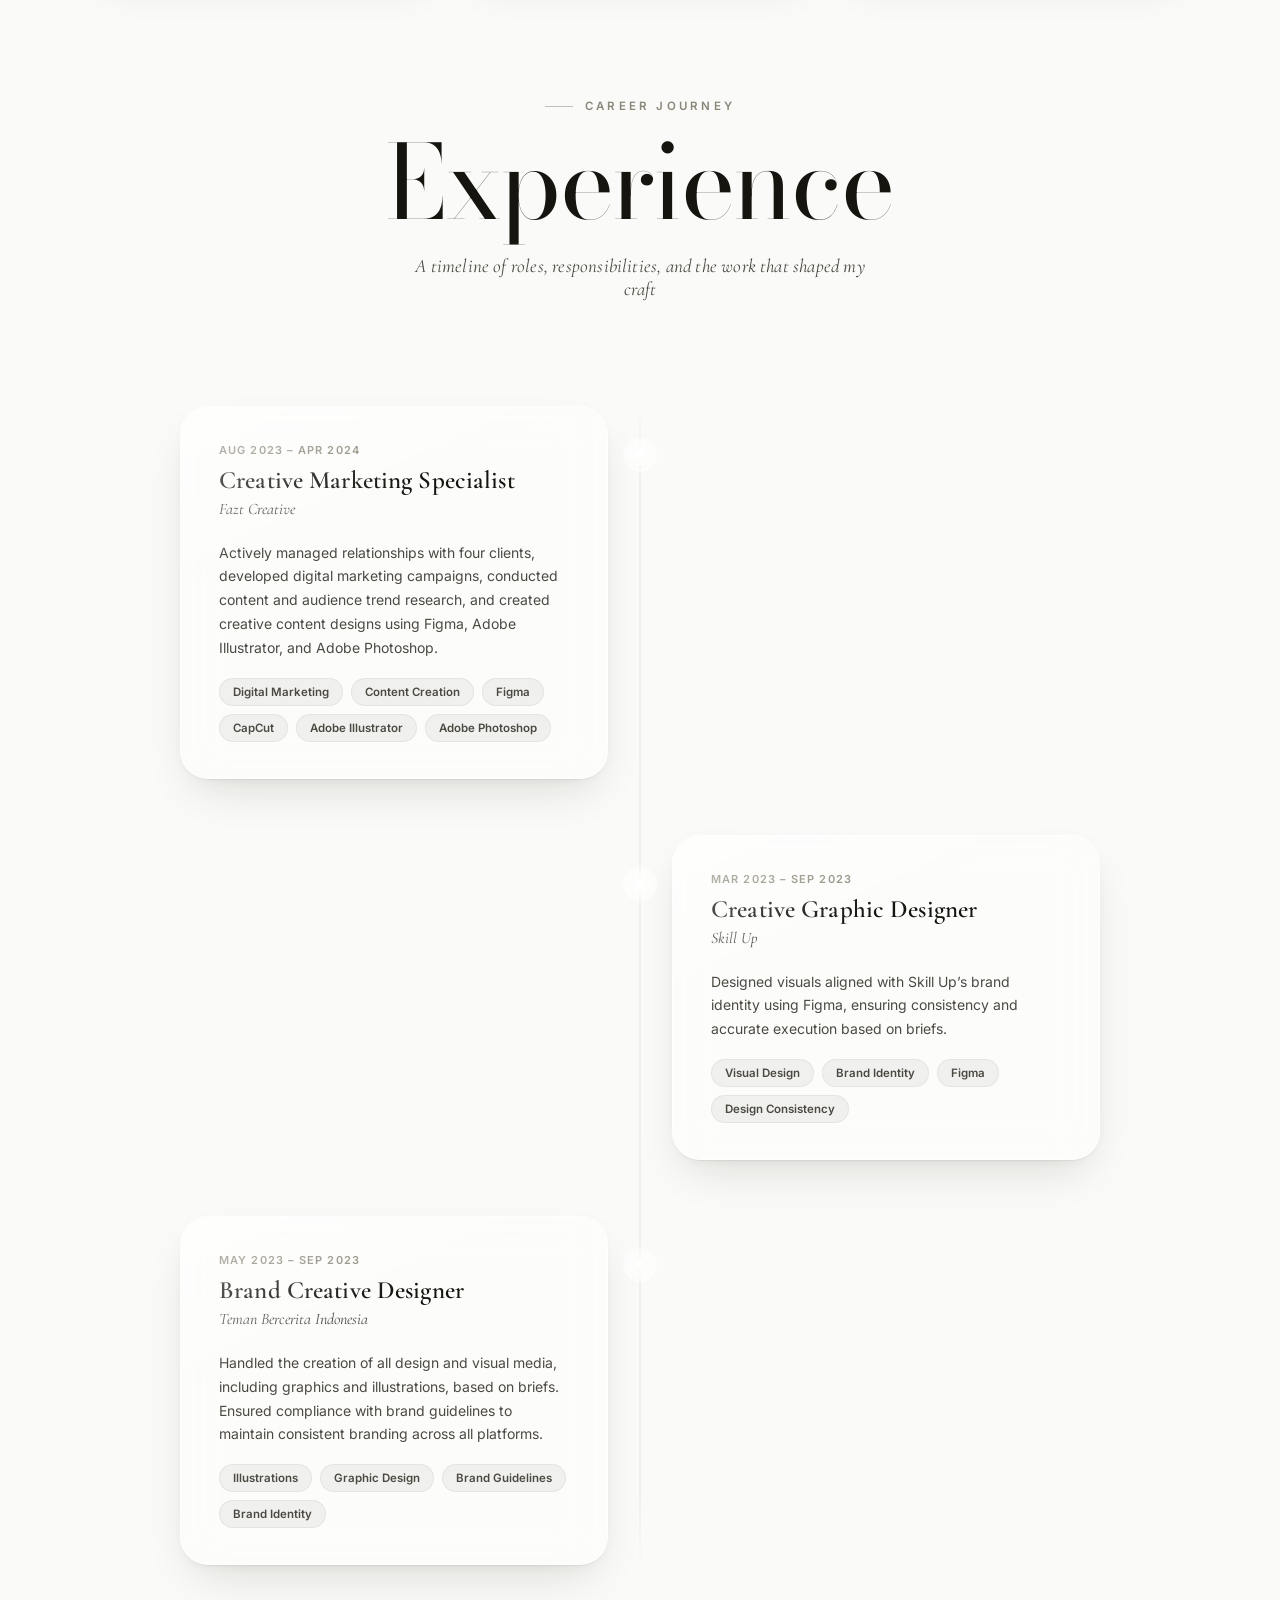
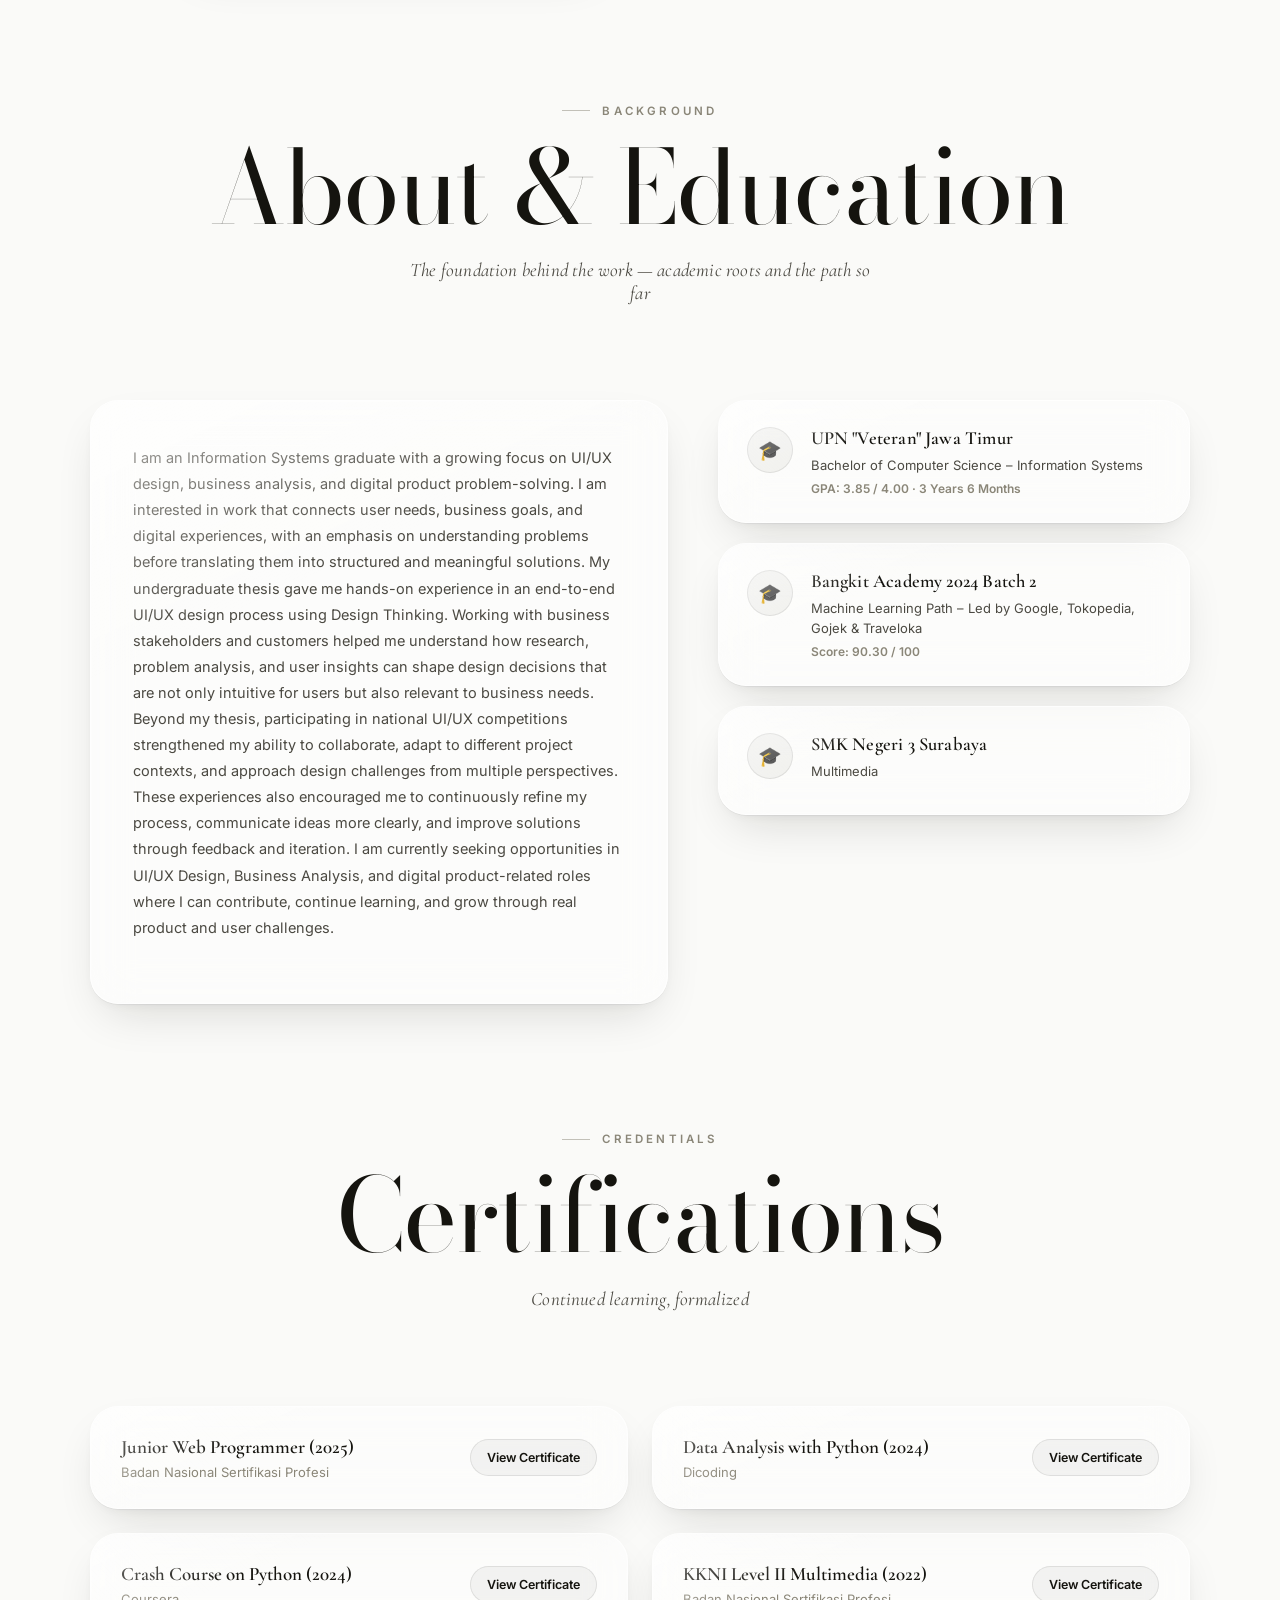
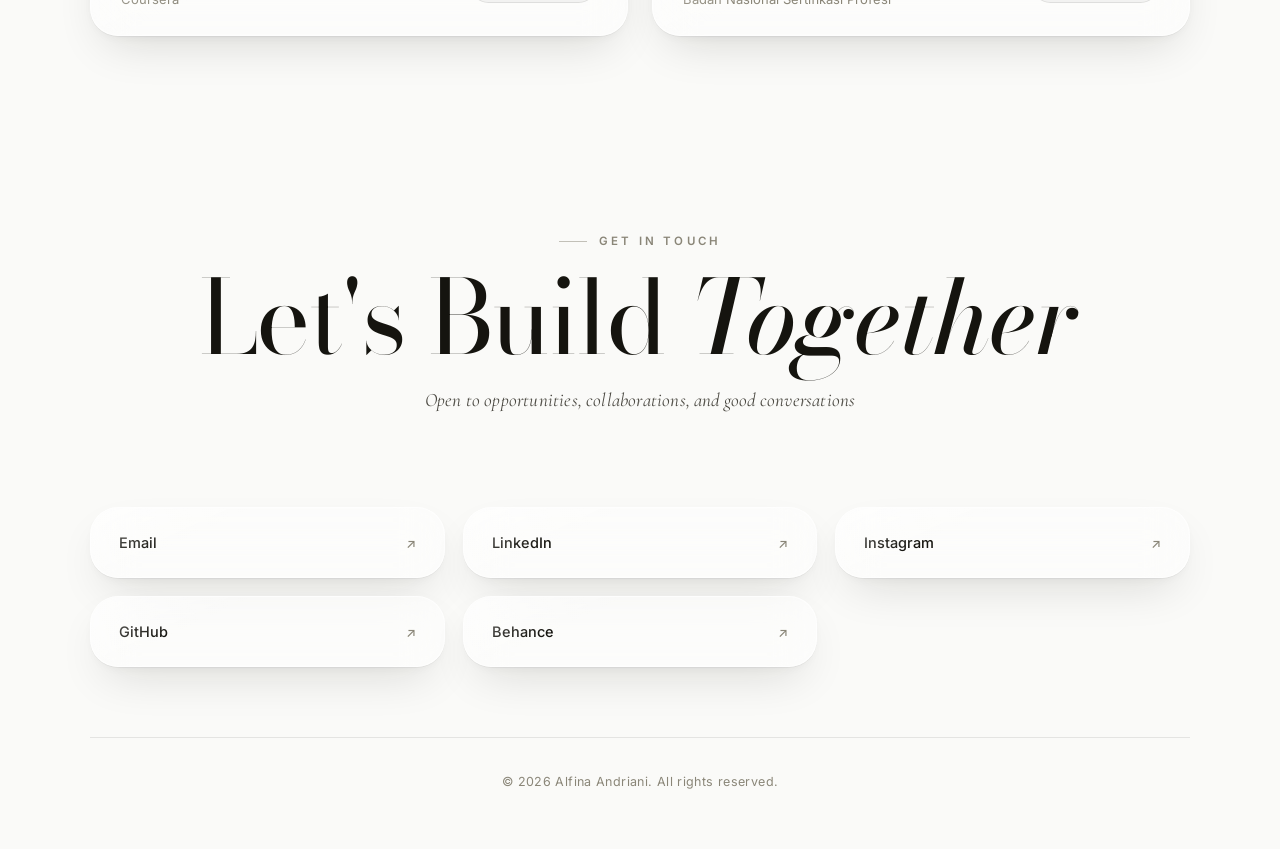
==== commit 0a3e1040: "V4" ====
--- a/index.html
+++ b/index.html
@@ -124,7 +124,7 @@
       }
       section {
         position: relative;
-        padding: 140px 0;
+        padding: 60px 0;
       }
       section + section {
         border-top: none;
@@ -563,6 +563,65 @@
       .project-card.hidden {
         display: none;
       }
+      .project-card.project-card--featured {
+        grid-column: 1 / -1;
+        flex-direction: row;
+        align-items: stretch;
+      }
+      .project-card.project-card--featured .project-cover {
+        flex: 0 0 45%;
+        height: auto;
+        min-height: 220px;
+        margin-bottom: 0;
+      }
+      .project-card.project-card--featured .pc-body {
+        flex: 0 0 55%;
+        padding: 26px 30px 24px;
+      }
+      .project-card.project-card--featured h3 {
+        font-size: 28px;
+      }
+      .project-card.project-card--featured .desc {
+        font-size: 14px;
+      }
+      .projects-toggle-wrap {
+        display: flex;
+        justify-content: center;
+        margin-top: 56px;
+        margin-bottom: 20px;
+      }
+      .projects-toggle {
+        border: 1px solid var(--line);
+        background: rgba(21, 20, 15, 0.04);
+        color: var(--ink);
+        padding: 13px 24px;
+        border-radius: 100px;
+        font-size: 13.5px;
+        font-weight: 600;
+        cursor: pointer;
+        transition:
+          background 0.3s ease,
+          transform 0.3s ease,
+          color 0.3s ease;
+      }
+      .projects-toggle:hover {
+        background: var(--ink);
+        color: #fff;
+        transform: translateY(-2px);
+      }
+      .project-card.project-card--reveal {
+        animation: project-card-fade-up 0.35s ease both;
+      }
+      @keyframes project-card-fade-up {
+        from {
+          opacity: 0;
+          transform: translateY(18px);
+        }
+        to {
+          opacity: 1;
+          transform: translateY(0);
+        }
+      }
       .project-cover {
         position: relative;
         height: 300px;
@@ -627,6 +686,7 @@
         display: flex;
         flex-direction: column;
         flex: 1;
+        height: 100%;
       }
       .project-card h3 {
         font-family: var(--editorial);
@@ -640,12 +700,19 @@
         color: var(--ink-soft);
         line-height: 1.65;
         margin-bottom: 18px;
+        flex: 1 1 auto;
       }
       .tag-row {
         display: flex;
         gap: 8px;
         flex-wrap: wrap;
-        margin-bottom: 22px;
+        margin-bottom: 20px;
+      }
+      .project-actions {
+        display: flex;
+        flex-direction: column;
+        gap: 12px;
+        margin-top: auto;
       }
       .tag {
         font-size: 11.5px;
@@ -656,8 +723,8 @@
         color: var(--ink-soft);
         border: 1px solid var(--line-soft);
       }
-      .see-more {
-        margin-top: auto;
+      .project-actions .see-more {
+        margin-top: 0;
         display: flex;
         align-items: center;
         justify-content: center;
@@ -672,6 +739,11 @@
           background 0.3s,
           transform 0.3s;
       }
+      .project-actions .see-more:hover {
+        background: var(--ink);
+        color: #fff;
+        transform: translateY(-2px);
+      }
       .see-more:hover {
         background: var(--ink);
         color: #fff;
@@ -681,6 +753,17 @@
       @media (max-width: 860px) {
         .project-grid {
           grid-template-columns: 1fr;
+        }
+        .project-card.project-card--featured {
+          flex-direction: column;
+        }
+        .project-card.project-card--featured .project-cover {
+          flex: 0 0 auto;
+          min-height: 260px;
+        }
+        .project-card.project-card--featured .pc-body {
+          flex: 1 1 auto;
+          padding: 20px 8px 4px;
         }
       }
 
@@ -1255,7 +1338,10 @@
           <div class="project-grid">
             <!-- repeated project card x6 -->
 
-            <article class="project-card glass reveal" data-cat="business">
+            <article
+              class="project-card project-card--featured glass reveal"
+              data-cat="business"
+            >
               <div class="project-cover">
                 <img src="images/cover-maroku.png" alt="Maroku cover" />
               </div>
@@ -1406,7 +1492,7 @@
                 <div class="tag-row">
                   <span class="tag">User Scenario</span>
                   <span class="tag">Flowchart</span>
-                  <span class="tag">Wireframing</span> 
+                  <span class="tag">Wireframing</span>
                   <span class="tag">Prototyping</span>
                 </div>
                 <a
@@ -1467,7 +1553,7 @@
               </div>
             </article>
 
-            <article class="project-card glass reveal" data-cat="business">
+            <!-- <article class="project-card glass reveal" data-cat="business">
               <div class="project-cover">
                 <img src="images/cover-qbit.png" alt="QBit cover" />
               </div>
@@ -1492,7 +1578,7 @@
                   >Prototype →</a
                 >
               </div>
-            </article>
+            </article> -->
 
             <article class="project-card glass reveal" data-cat="digital">
               <div class="project-cover">
@@ -1744,6 +1830,12 @@
               </div>
             </article>
           </div>
+
+          <div class="projects-toggle-wrap">
+            <button class="projects-toggle" type="button" data-expanded="false">
+              View More
+            </button>
+          </div>
         </div>
       </section>
 
@@ -2031,40 +2123,10 @@
             <div class="tl-row right">
               <div class="tl-node"></div>
               <div class="tl-card glass reveal">
-                <span class="tl-date">Jul 2023 – Nov 2023</span>
-                <div class="tl-card-top">
-                  <h3>Freelance Graphic Designer</h3>
-                  <!-- <span class="tl-badge">Internship</span> -->
-                </div>
-                <div class="tl-card-sub">
-                  <span class="tl-company">Sigma X Pro</span>
-                </div>
-                <p class="desc">
-                  Designed Instagram visual content aligned with brand identity,
-                  developed content planning, maintained feed consistency, and
-                  created designs supporting branding and marketing
-                  communication.
-                </p>
-                <!-- <ul class="bullets">
-                  <li>List kerjaan/yang dilakukan</li>
-                  <li>List kerjaan/yang dilakukan</li>
-                  <li>List kerjaan/yang dilakukan</li>
-                </ul> -->
-                <div class="tl-tools">
-                  <span class="tag">Social Media Design</span
-                  ><span class="tag">Content Planning</span
-                  ><span class="tag">Figma</span
-                  ><span class="tag">Visual Design</span>
-                </div>
-              </div>
-            </div>
-
-            <div class="tl-row left">
-              <div class="tl-card glass reveal">
                 <span class="tl-date">Mar 2023 – Sep 2023</span>
                 <div class="tl-card-top">
                   <h3>Creative Graphic Designer</h3>
-                  <!-- <span class="tl-badge">Freelance</span> -->
+                  <!-- <span class="tl-badge">Internship</span> -->
                 </div>
                 <div class="tl-card-sub">
                   <span class="tl-company">Skill Up</span>
@@ -2086,16 +2148,14 @@
                   ><span class="tag">Design Consistency</span>
                 </div>
               </div>
-              <div class="tl-node"></div>
             </div>
 
-            <div class="tl-row right">
-              <div class="tl-node"></div>
+            <div class="tl-row left">
               <div class="tl-card glass reveal">
                 <span class="tl-date">May 2023 – Sep 2023</span>
                 <div class="tl-card-top">
                   <h3>Brand Creative Designer</h3>
-                  <!-- <span class="tl-badge">Part-Time</span> -->
+                  <!-- <span class="tl-badge">Freelance</span> -->
                 </div>
                 <div class="tl-card-sub">
                   <span class="tl-company">Teman Bercerita Indonesia</span>
@@ -2118,6 +2178,7 @@
                   ><span class="tag">Brand Identity</span>
                 </div>
               </div>
+              <div class="tl-node"></div>
             </div>
           </div>
         </div>
@@ -2143,13 +2204,27 @@
                 overclaim]
               </p> -->
               <p class="desc">
-                Fresh graduate in Information Systems with a focus on UI/UX
-                design and business analysis. Through academic and project-based
-                experience, I have worked on digital projects involving user
-                research, interface design, business-oriented analysis, and
-                dashboard development. I enjoy turning user needs, business
-                challenges, and data insights into structured digital solutions
-                that are functional, purposeful, and grounded in real problems.
+                I am an Information Systems graduate with a growing focus on
+                UI/UX design, business analysis, and digital product
+                problem-solving. I am interested in work that connects user
+                needs, business goals, and digital experiences, with an emphasis
+                on understanding problems before translating them into
+                structured and meaningful solutions. My undergraduate thesis
+                gave me hands-on experience in an end-to-end UI/UX design
+                process using Design Thinking. Working with business
+                stakeholders and customers helped me understand how research,
+                problem analysis, and user insights can shape design decisions
+                that are not only intuitive for users but also relevant to
+                business needs. Beyond my thesis, participating in national
+                UI/UX competitions strengthened my ability to collaborate, adapt
+                to different project contexts, and approach design challenges
+                from multiple perspectives. These experiences also encouraged me
+                to continuously refine my process, communicate ideas more
+                clearly, and improve solutions through feedback and iteration. I
+                am currently seeking opportunities in UI/UX Design, Business
+                Analysis, and digital product-related roles where I can
+                contribute, continue learning, and grow through real product and
+                user challenges.
               </p>
             </div>
 
@@ -2321,6 +2396,61 @@
         });
       });
 
+      const projectCards = Array.from(
+        document.querySelectorAll(".project-card"),
+      );
+      document.querySelectorAll(".project-card .pc-body").forEach((body) => {
+        const actionLinks = Array.from(
+          body.querySelectorAll(":scope > .see-more"),
+        );
+        if (!actionLinks.length) return;
+
+        const actions = document.createElement("div");
+        actions.className = "project-actions";
+        actionLinks.forEach((link) => actions.appendChild(link));
+        body.appendChild(actions);
+      });
+      const hiddenCards = projectCards.slice(3);
+      const projectsToggle = document.querySelector(".projects-toggle");
+      const projectsSection = document.getElementById("projects");
+
+      projectCards
+        .slice(0, 3)
+        .forEach((card) => card.classList.remove("hidden"));
+      hiddenCards.forEach((card) => card.classList.add("hidden"));
+
+      if (projectsToggle) {
+        projectsToggle.addEventListener("click", () => {
+          const expanded = projectsToggle.dataset.expanded === "true";
+
+          if (!expanded) {
+            hiddenCards.forEach((card, index) => {
+              card.classList.remove("hidden");
+              requestAnimationFrame(() => {
+                requestAnimationFrame(() => {
+                  card.classList.add("project-card--reveal");
+                });
+              });
+              card.style.setProperty("animation-delay", `${index * 40}ms`);
+            });
+            projectsToggle.dataset.expanded = "true";
+            projectsToggle.textContent = "View Less";
+          } else {
+            hiddenCards.forEach((card) => {
+              card.classList.remove("project-card--reveal");
+              card.classList.add("hidden");
+              card.style.removeProperty("animation-delay");
+            });
+            projectsToggle.dataset.expanded = "false";
+            projectsToggle.textContent = "View More";
+            projectsSection.scrollIntoView({
+              behavior: "smooth",
+              block: "start",
+            });
+          }
+        });
+      }
+
       // scroll reveal
       const revealEls = document.querySelectorAll(".reveal");
       const io = new IntersectionObserver(
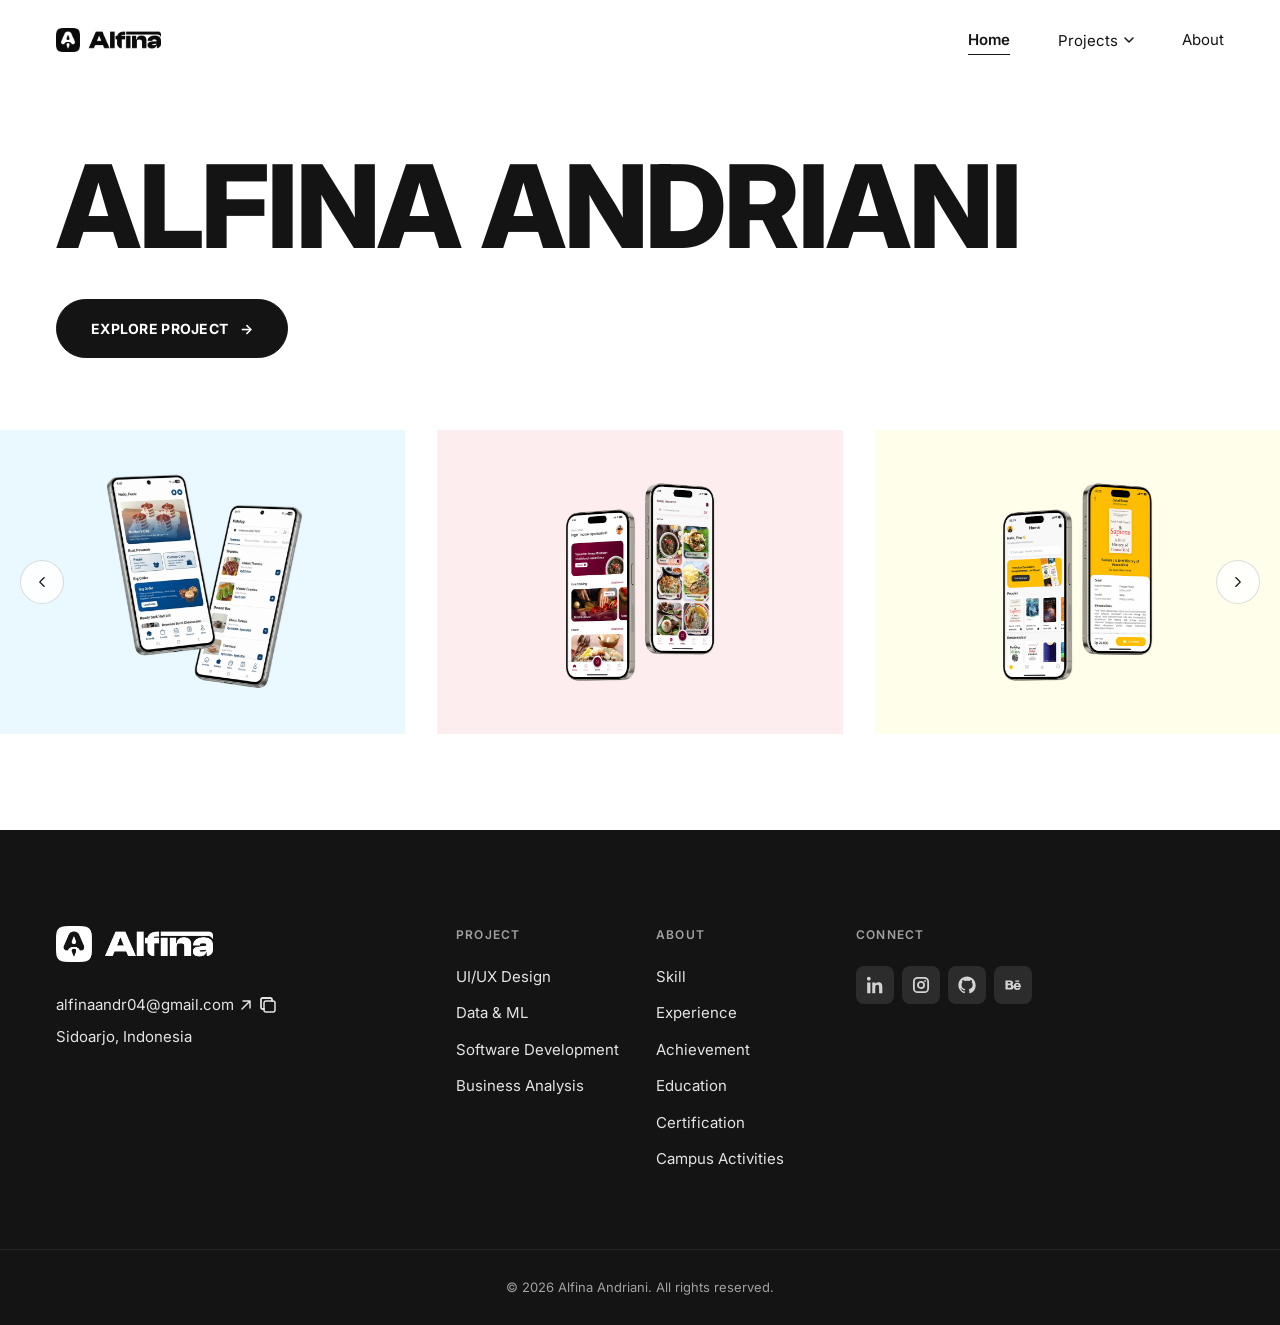
==== commit 2fb4686c: "v2.0.0" ====
--- a/index.html
+++ b/index.html
@@ -4,2467 +4,89 @@
     <meta charset="UTF-8" />
     <meta name="viewport" content="width=device-width, initial-scale=1.0" />
     <title>Alfina Andriani</title>
-    <link rel="icon" type="image/png" href="favicon.png" />
+    <link rel="icon" type="image/png" href="images/favicon.png" />
+    <meta
+      name="description"
+      content="Alfina Andriani — Business, Design & Digital Products portfolio."
+    />
     <link rel="preconnect" href="https://fonts.googleapis.com" />
     <link rel="preconnect" href="https://fonts.gstatic.com" crossorigin />
     <link
-      href="https://fonts.googleapis.com/css2?family=Bodoni+Moda:ital,opsz,wght@0,6..96,400;0,6..96,500;0,6..96,600;1,6..96,400;1,6..96,500&family=Cormorant+Garamond:ital,wght@0,300;0,400;0,500;0,600;1,400;1,500&family=Inter:wght@300;400;500;600;700&display=swap"
+      href="https://fonts.googleapis.com/css2?family=Inter:wght@400;500;600;700;800&display=swap"
       rel="stylesheet"
     />
-    <style>
-      :root {
-        --bg: #fafaf8;
-        --bg-deep: #f1efea;
-        --ink: #15140f;
-        --ink-soft: #4b4942;
-        --muted: #8a8678;
-        --line: rgba(21, 20, 15, 0.09);
-        --line-soft: rgba(21, 20, 15, 0.06);
-        --glass: rgba(255, 255, 255, 0.46);
-        --glass-strong: rgba(255, 255, 255, 0.66);
-        --glass-border: rgba(255, 255, 255, 0.65);
-        --glass-edge: rgba(21, 20, 15, 0.06);
-        --shadow-sm:
-          0 1px 2px rgba(21, 20, 15, 0.04),
-          0 8px 24px -10px rgba(21, 20, 15, 0.1);
-        --shadow-md:
-          0 1px 1px rgba(21, 20, 15, 0.05),
-          0 20px 48px -16px rgba(21, 20, 15, 0.16),
-          0 4px 16px -6px rgba(21, 20, 15, 0.08);
-        --shadow-lg:
-          0 2px 2px rgba(21, 20, 15, 0.04),
-          0 40px 80px -24px rgba(21, 20, 15, 0.22),
-          0 12px 32px -8px rgba(21, 20, 15, 0.1);
-        --radius-lg: 28px;
-        --radius-md: 18px;
-        --radius-sm: 12px;
-        --container: 1180px;
-        --display: "Bodoni Moda", "Times New Roman", serif;
-        --editorial: "Cormorant Garamond", serif;
-      }
-
-      * {
-        box-sizing: border-box;
-      }
-      html {
-        scroll-behavior: smooth;
-      }
-      body {
-        margin: 0;
-        background: var(--bg);
-        color: var(--ink);
-        font-family:
-          "Inter",
-          -apple-system,
-          BlinkMacSystemFont,
-          sans-serif;
-        font-weight: 400;
-        -webkit-font-smoothing: antialiased;
-        overflow-x: hidden;
-      }
-
-      /* ambient background field — gives the blur something to refract */
-      .bg-field {
-        position: fixed;
-        inset: 0;
-        z-index: -2;
-        pointer-events: none;
-        background:
-          radial-gradient(
-            900px 600px at 12% 8%,
-            rgba(214, 206, 188, 0.55),
-            transparent 60%
-          ),
-          radial-gradient(
-            800px 700px at 88% 18%,
-            rgba(198, 200, 196, 0.45),
-            transparent 55%
-          ),
-          radial-gradient(
-            1000px 800px at 50% 95%,
-            rgba(220, 213, 198, 0.4),
-            transparent 60%
-          ),
-          var(--bg);
-      }
-      .bg-field::after {
-        content: "";
-        position: absolute;
-        inset: 0;
-        background-image: repeating-linear-gradient(
-          0deg,
-          rgba(21, 20, 15, 0.012) 0 1px,
-          transparent 1px 3px
-        );
-        opacity: 0.6;
-      }
-
-      img,
-      svg {
-        display: block;
-        max-width: 100%;
-      }
-      a {
-        color: inherit;
-        text-decoration: none;
-      }
-      ul {
-        margin: 0;
-        padding: 0;
-        list-style: none;
-      }
-      p {
-        margin: 0;
-      }
-
-      .container {
-        max-width: var(--container);
-        margin: 0 auto;
-        padding: 0 40px;
-      }
-      section {
-        position: relative;
-        padding: 60px 0;
-      }
-      section + section {
-        border-top: none;
-      }
-
-      .eyebrow {
-        font-family: "Inter";
-        font-size: 11.5px;
-        letter-spacing: 0.28em;
-        text-transform: uppercase;
-        color: var(--muted);
-        font-weight: 600;
-        display: inline-flex;
-        align-items: center;
-        gap: 12px;
-      }
-      .eyebrow::before {
-        content: "";
-        width: 28px;
-        height: 1px;
-        background: var(--muted);
-        opacity: 0.5;
-      }
-
-      .section-head {
-        text-align: center;
-        margin-bottom: 96px;
-      }
-      .section-head h2 {
-        font-family: var(--display);
-        font-weight: 400;
-        font-style: normal;
-        font-size: clamp(52px, 8vw, 104px);
-        letter-spacing: -0.015em;
-        margin: 20px 0 22px;
-        line-height: 0.96;
-        color: var(--ink);
-      }
-      .section-head h2 em {
-        font-style: italic;
-        font-weight: 500;
-      }
-      .section-head p {
-        font-family: var(--editorial);
-        font-style: italic;
-        font-weight: 400;
-        color: var(--ink-soft);
-        font-size: 19px;
-        max-width: 460px;
-        margin: 0 auto;
-        letter-spacing: 0.01em;
-      }
-
-      /* ============ GLASS PRIMITIVE ============ */
-      .glass {
-        position: relative;
-        background: var(--glass);
-        border: 1px solid var(--glass-border);
-        border-radius: var(--radius-lg);
-        backdrop-filter: blur(22px) saturate(140%);
-        -webkit-backdrop-filter: blur(22px) saturate(140%);
-        box-shadow: var(--shadow-md);
-        transition:
-          transform 0.5s cubic-bezier(0.2, 0.8, 0.2, 1),
-          box-shadow 0.5s cubic-bezier(0.2, 0.8, 0.2, 1),
-          background 0.4s ease;
-      }
-      .glass::before {
-        /* inner top highlight */
-        content: "";
-        position: absolute;
-        inset: 0;
-        border-radius: inherit;
-        background: linear-gradient(
-          155deg,
-          rgba(255, 255, 255, 0.55) 0%,
-          rgba(255, 255, 255, 0) 32%
-        );
-        pointer-events: none;
-      }
-      .glass:hover {
-        transform: translateY(-4px);
-        box-shadow: var(--shadow-lg);
-        background: var(--glass-strong);
-      }
-
-      /* ============ NAV ============ */
-      header.nav-wrap {
-        position: fixed;
-        top: 18px;
-        left: 0;
-        right: 0;
-        z-index: 100;
-        display: flex;
-        justify-content: center;
-      }
-      nav {
-        display: flex;
-        align-items: center;
-        justify-content: space-between;
-        gap: 36px;
-        width: min(940px, calc(100% - 48px));
-        padding: 12px 14px 12px 26px;
-        background: rgba(255, 255, 255, 0.55);
-        border: 1px solid rgba(255, 255, 255, 0.7);
-        border-radius: 100px;
-        backdrop-filter: blur(20px) saturate(160%);
-        -webkit-backdrop-filter: blur(20px) saturate(160%);
-        box-shadow: var(--shadow-sm);
-      }
-      .logo {
-        font-family: var(--editorial);
-        font-size: 22px;
-        font-weight: 600;
-        letter-spacing: 0.01em;
-      }
-      .nav-links {
-        display: flex;
-        gap: 30px;
-      }
-      .nav-links a {
-        font-size: 13.5px;
-        color: var(--ink-soft);
-        font-weight: 500;
-        position: relative;
-        transition: color 0.3s;
-      }
-      .nav-links a::after {
-        content: "";
-        position: absolute;
-        left: 0;
-        bottom: -6px;
-        height: 1px;
-        width: 0;
-        background: var(--ink);
-        transition: width 0.3s ease;
-      }
-      .nav-links a:hover {
-        color: var(--ink);
-      }
-      .nav-links a:hover::after {
-        width: 100%;
-      }
-      .nav-cta {
-        font-size: 13px;
-        font-weight: 600;
-        padding: 10px 22px;
-        border-radius: 100px;
-        background: var(--ink);
-        color: #fff;
-        box-shadow: var(--shadow-sm);
-        transition:
-          transform 0.35s cubic-bezier(0.2, 0.8, 0.2, 1),
-          box-shadow 0.35s;
-        white-space: nowrap;
-      }
-      .nav-cta:hover {
-        transform: translateY(-2px);
-        box-shadow: var(--shadow-md);
-      }
-
-      @media (max-width: 760px) {
-        .nav-links {
-          display: none;
-        }
-        nav {
-          padding: 12px 18px;
-        }
-      }
-
-      /* ============ HERO ============ */
-      .hero {
-        padding-top: 200px;
-        padding-bottom: 110px;
-      }
-      .hero-grid {
-        display: grid;
-        grid-template-columns: 1.15fr 0.85fr;
-        gap: 60px;
-        align-items: center;
-      }
-      .badge {
-        display: inline-flex;
-        align-items: center;
-        gap: 8px;
-        padding: 7px 16px 7px 12px;
-        border-radius: 100px;
-        font-size: 12.5px;
-        font-weight: 600;
-        color: var(--ink-soft);
-        margin-bottom: 30px;
-      }
-      .badge .dot {
-        width: 7px;
-        height: 7px;
-        border-radius: 50%;
-        background: #5c8a5a;
-        box-shadow: 0 0 0 4px rgba(92, 138, 90, 0.16);
-      }
-      .hero h1 {
-        font-family: var(--display);
-        font-weight: 400;
-        line-height: 0.98;
-        font-size: clamp(50px, 7.8vw, 100px);
-        letter-spacing: -0.01em;
-        margin: 0;
-      }
-      .hero h1 .hi {
-        display: block;
-        font-size: 0.26em;
-        font-weight: 500;
-        color: var(--muted);
-        font-family: "Inter";
-        letter-spacing: 0.18em;
-        text-transform: uppercase;
-        margin-bottom: 18px;
-      }
-      .hero h1 em {
-        font-style: italic;
-        font-weight: 500;
-      }
-      .hero-tagline {
-        font-family: var(--editorial);
-        font-weight: 400;
-        font-style: italic;
-        font-size: clamp(21px, 2.4vw, 27px);
-        color: var(--ink-soft);
-        margin: 26px 0 22px;
-        line-height: 1.35;
-        letter-spacing: 0.005em;
-      }
-      .hero-desc {
-        font-size: 16.5px;
-        line-height: 1.7;
-        color: var(--ink-soft);
-        max-width: 480px;
-        margin-bottom: 38px;
-      }
-      .hero-actions {
-        display: flex;
-        gap: 16px;
-        flex-wrap: wrap;
-      }
-      .btn {
-        display: inline-flex;
-        align-items: center;
-        gap: 8px;
-        font-size: 14px;
-        font-weight: 600;
-        padding: 15px 28px;
-        border-radius: 100px;
-        transition:
-          transform 0.35s cubic-bezier(0.2, 0.8, 0.2, 1),
-          box-shadow 0.35s ease,
-          background 0.35s ease;
-        cursor: pointer;
-        border: none;
-      }
-      .btn-primary {
-        background: var(--ink);
-        color: #fff;
-        box-shadow: var(--shadow-sm);
-      }
-      .btn-primary:hover {
-        transform: translateY(-3px);
-        box-shadow: var(--shadow-md);
-      }
-      .btn-ghost {
-        background: var(--glass);
-        border: 1px solid var(--line);
-        backdrop-filter: blur(14px);
-        -webkit-backdrop-filter: blur(14px);
-        color: var(--ink);
-      }
-      .btn-ghost:hover {
-        transform: translateY(-3px);
-        box-shadow: var(--shadow-sm);
-        background: var(--glass-strong);
-      }
-
-      .hero-art {
-        position: relative;
-        display: flex;
-        align-items: center;
-        justify-content: center;
-        height: 460px;
-      }
-      .orb {
-        position: absolute;
-        width: 380px;
-        height: 380px;
-        border-radius: 50%;
-        background: radial-gradient(
-          circle at 30% 25%,
-          rgba(255, 255, 255, 0.9),
-          rgba(214, 206, 188, 0.5) 45%,
-          rgba(198, 196, 188, 0.15) 75%
-        );
-        filter: blur(0.5px);
-        animation: float 9s ease-in-out infinite;
-      }
-      @keyframes float {
-        0%,
-        100% {
-          transform: translateY(0px);
-        }
-        50% {
-          transform: translateY(-16px);
-        }
-      }
-      .monogram {
-        position: relative;
-        width: 244px;
-        height: 244px;
-        border-radius: 50%;
-        display: flex;
-        align-items: center;
-        justify-content: center;
-        background: var(--glass-strong);
-        border: 1px solid var(--glass-border);
-        backdrop-filter: blur(24px) saturate(160%);
-        -webkit-backdrop-filter: blur(24px) saturate(160%);
-        box-shadow: var(--shadow-lg);
-      }
-      .monogram::before {
-        content: "";
-        position: absolute;
-        inset: 0;
-        border-radius: 50%;
-        background: linear-gradient(
-          150deg,
-          rgba(255, 255, 255, 0.7),
-          rgba(255, 255, 255, 0) 40%
-        );
-      }
-      .monogram span {
-        font-family: var(--display);
-        font-size: 68px;
-        font-weight: 400;
-        letter-spacing: -0.01em;
-        color: var(--ink);
-        position: relative;
-      }
-      .ring {
-        position: absolute;
-        border-radius: 50%;
-        border: 1px dashed rgba(21, 20, 15, 0.16);
-        animation: spin 50s linear infinite;
-      }
-      .ring.r1 {
-        width: 320px;
-        height: 320px;
-      }
-      .ring.r2 {
-        width: 400px;
-        height: 400px;
-        animation-direction: reverse;
-        animation-duration: 70s;
-      }
-      @keyframes spin {
-        to {
-          transform: rotate(360deg);
-        }
-      }
-      .wave-chip {
-        position: absolute;
-        bottom: 26px;
-        right: 6px;
-        width: 54px;
-        height: 54px;
-        border-radius: 50%;
-        background: var(--ink);
-        color: #fff;
-        display: flex;
-        align-items: center;
-        justify-content: center;
-        box-shadow: var(--shadow-md);
-        font-size: 22px;
-      }
-
-      @media (max-width: 860px) {
-        .hero-grid {
-          grid-template-columns: 1fr;
-        }
-        .hero-art {
-          height: 320px;
-          order: -1;
-        }
-      }
-
-      /* ============ FILTER TABS ============ */
-      .filters {
-        display: flex;
-        justify-content: center;
-        gap: 10px;
-        margin-bottom: 56px;
-        flex-wrap: wrap;
-      }
-      .filter-pill {
-        font-size: 13.5px;
-        font-weight: 600;
-        padding: 11px 24px;
-        border-radius: 100px;
-        background: var(--glass);
-        border: 1px solid var(--line);
-        backdrop-filter: blur(14px);
-        -webkit-backdrop-filter: blur(14px);
-        color: var(--ink-soft);
-        cursor: pointer;
-        transition: all 0.3s ease;
-      }
-      .filter-pill:hover {
-        color: var(--ink);
-      }
-      .filter-pill.active {
-        background: var(--ink);
-        color: #fff;
-        border-color: var(--ink);
-        box-shadow: var(--shadow-sm);
-      }
-
-      /* ============ PROJECTS ============ */
-      .project-grid {
-        display: grid;
-        grid-template-columns: repeat(2, 1fr);
-        gap: 28px;
-      }
-      .project-card {
-        padding: 14px;
-        display: flex;
-        flex-direction: column;
-        transition:
-          opacity 0.35s ease,
-          transform 0.35s ease;
-      }
-      .project-card.hidden {
-        display: none;
-      }
-      .project-card.project-card--featured {
-        grid-column: 1 / -1;
-        flex-direction: row;
-        align-items: stretch;
-      }
-      .project-card.project-card--featured .project-cover {
-        flex: 0 0 45%;
-        height: auto;
-        min-height: 220px;
-        margin-bottom: 0;
-      }
-      .project-card.project-card--featured .pc-body {
-        flex: 0 0 55%;
-        padding: 26px 30px 24px;
-      }
-      .project-card.project-card--featured h3 {
-        font-size: 28px;
-      }
-      .project-card.project-card--featured .desc {
-        font-size: 14px;
-      }
-      .projects-toggle-wrap {
-        display: flex;
-        justify-content: center;
-        margin-top: 56px;
-        margin-bottom: 20px;
-      }
-      .projects-toggle {
-        border: 1px solid var(--line);
-        background: rgba(21, 20, 15, 0.04);
-        color: var(--ink);
-        padding: 13px 24px;
-        border-radius: 100px;
-        font-size: 13.5px;
-        font-weight: 600;
-        cursor: pointer;
-        transition:
-          background 0.3s ease,
-          transform 0.3s ease,
-          color 0.3s ease;
-      }
-      .projects-toggle:hover {
-        background: var(--ink);
-        color: #fff;
-        transform: translateY(-2px);
-      }
-      .project-card.project-card--reveal {
-        animation: project-card-fade-up 0.35s ease both;
-      }
-      @keyframes project-card-fade-up {
-        from {
-          opacity: 0;
-          transform: translateY(18px);
-        }
-        to {
-          opacity: 1;
-          transform: translateY(0);
-        }
-      }
-      .project-cover {
-        position: relative;
-        height: 300px;
-        border-radius: 20px;
-        margin-bottom: 22px;
-        overflow: hidden;
-        background: linear-gradient(
-          150deg,
-          #edeae3 0%,
-          #dad5c9 55%,
-          #cbc6b8 100%
-        );
-        display: flex;
-        align-items: center;
-        justify-content: center;
-      }
-      .project-cover::after {
-        content: "";
-        position: absolute;
-        inset: 0;
-        background: linear-gradient(
-          120deg,
-          rgba(255, 255, 255, 0.5),
-          rgba(255, 255, 255, 0) 45%
-        );
-      }
-      .project-cover img {
-        width: 100%;
-        height: 100%;
-        object-fit: cover;
-        display: block;
-      }
-      .device-phone {
-        width: 96px;
-        height: 188px;
-        border-radius: 18px;
-        background: rgba(255, 255, 255, 0.55);
-        border: 1px solid rgba(255, 255, 255, 0.8);
-        box-shadow: var(--shadow-md);
-        backdrop-filter: blur(6px);
-        transform: rotate(-6deg);
-        position: relative;
-        z-index: 2;
-      }
-      .device-phone.two {
-        transform: rotate(8deg) translateX(34px);
-        margin-left: -30px;
-        opacity: 0.85;
-      }
-      .device-phone .notch {
-        position: absolute;
-        top: 10px;
-        left: 50%;
-        transform: translateX(-50%);
-        width: 34px;
-        height: 5px;
-        border-radius: 4px;
-        background: rgba(21, 20, 15, 0.18);
-      }
-      .project-card .pc-body {
-        padding: 8px 12px 4px;
-        display: flex;
-        flex-direction: column;
-        flex: 1;
-        height: 100%;
-      }
-      .project-card h3 {
-        font-family: var(--editorial);
-        font-weight: 600;
-        font-size: 25px;
-        letter-spacing: 0.01em;
-        margin: 0 0 10px;
-      }
-      .project-card .desc {
-        font-size: 14px;
-        color: var(--ink-soft);
-        line-height: 1.65;
-        margin-bottom: 18px;
-        flex: 1 1 auto;
-      }
-      .tag-row {
-        display: flex;
-        gap: 8px;
-        flex-wrap: wrap;
-        margin-bottom: 20px;
-      }
-      .project-actions {
-        display: flex;
-        flex-direction: column;
-        gap: 12px;
-        margin-top: auto;
-      }
-      .tag {
-        font-size: 11.5px;
-        font-weight: 600;
-        padding: 6px 13px;
-        border-radius: 100px;
-        background: rgba(21, 20, 15, 0.05);
-        color: var(--ink-soft);
-        border: 1px solid var(--line-soft);
-      }
-      .project-actions .see-more {
-        margin-top: 0;
-        display: flex;
-        align-items: center;
-        justify-content: center;
-        gap: 8px;
-        font-size: 13.5px;
-        font-weight: 600;
-        padding: 13px;
-        border-radius: 100px;
-        background: rgba(21, 20, 15, 0.04);
-        border: 1px solid var(--line);
-        transition:
-          background 0.3s,
-          transform 0.3s;
-      }
-      .project-actions .see-more:hover {
-        background: var(--ink);
-        color: #fff;
-        transform: translateY(-2px);
-      }
-      .see-more:hover {
-        background: var(--ink);
-        color: #fff;
-        transform: translateY(-2px);
-      }
-
-      @media (max-width: 860px) {
-        .project-grid {
-          grid-template-columns: 1fr;
-        }
-        .project-card.project-card--featured {
-          flex-direction: column;
-        }
-        .project-card.project-card--featured .project-cover {
-          flex: 0 0 auto;
-          min-height: 260px;
-        }
-        .project-card.project-card--featured .pc-body {
-          flex: 1 1 auto;
-          padding: 20px 8px 4px;
-        }
-      }
-
-      /* ============ SKILLS ============ */
-      .skills-grid {
-        display: grid;
-        grid-template-columns: repeat(3, 1fr);
-        gap: 26px;
-      }
-      .skill-card {
-        padding: 34px 36px;
-      }
-      .skill-card .label {
-        font-size: 11.5px;
-        letter-spacing: 0.18em;
-        font-weight: 700;
-        color: var(--muted);
-        margin-bottom: 24px;
-        display: block;
-      }
-      .skill-cols {
-        display: grid;
-        grid-template-columns: 1fr 1fr;
-        gap: 6px 28px;
-      }
-      .skill-cols li {
-        font-size: 14.5px;
-        color: var(--ink-soft);
-        padding: 9px 0;
-        border-bottom: 1px solid var(--line-soft);
-        display: flex;
-        align-items: center;
-        gap: 10px;
-      }
-      .skill-cols li::before {
-        content: "";
-        width: 5px;
-        height: 5px;
-        border-radius: 50%;
-        background: var(--ink);
-        flex-shrink: 0;
-        opacity: 0.5;
-      }
-
-      @media (max-width: 860px) {
-        .skills-grid {
-          grid-template-columns: 1fr;
-        }
-      }
-
-      /* ============ EXPERIENCE — alternating glass timeline ============ */
-      .timeline {
-        position: relative;
-        max-width: 920px;
-        margin: 0 auto;
-        padding: 10px 0;
-      }
-      .timeline::before {
-        content: "";
-        position: absolute;
-        left: 50%;
-        top: 6px;
-        bottom: 6px;
-        width: 1px;
-        transform: translateX(-50%);
-        background: linear-gradient(
-          to bottom,
-          transparent,
-          var(--line) 6%,
-          var(--line) 94%,
-          transparent
-        );
-      }
-
-      .tl-row {
-        position: relative;
-        display: grid;
-        grid-template-columns: 1fr 64px 1fr;
-        align-items: start;
-        margin-bottom: 56px;
-      }
-      .tl-row:last-child {
-        margin-bottom: 0;
-      }
-
-      .tl-node {
-        grid-column: 2;
-        justify-self: center;
-        align-self: flex-start;
-        margin-top: 38px;
-        position: relative;
-        width: 22px;
-        height: 22px;
-        border-radius: 50%;
-        background: var(--glass-strong);
-        border: 1px solid var(--glass-border);
-        backdrop-filter: blur(10px) saturate(140%);
-        -webkit-backdrop-filter: blur(10px) saturate(140%);
-        box-shadow:
-          0 0 0 6px rgba(255, 255, 255, 0.5),
-          0 0 22px rgba(255, 255, 255, 0.55),
-          var(--shadow-sm);
-        z-index: 2;
-      }
-      .tl-node::after {
-        content: "";
-        position: absolute;
-        inset: 5px;
-        border-radius: 50%;
-        background: radial-gradient(
-          circle at 35% 30%,
-          #fff,
-          rgba(255, 255, 255, 0.4) 60%,
-          rgba(255, 255, 255, 0.15)
-        );
-      }
-
-      .tl-card {
-        grid-column: 1;
-        justify-self: end;
-        width: 100%;
-        max-width: 440px;
-        padding: 36px 38px;
-        text-align: left;
-      }
-      .tl-row.right .tl-card {
-        grid-column: 3;
-        justify-self: start;
-      }
-
-      .tl-card-top {
-        display: flex;
-        align-items: flex-start;
-        justify-content: space-between;
-        gap: 14px;
-        margin-bottom: 4px;
-      }
-      .tl-card h3 {
-        font-family: var(--editorial);
-        font-weight: 600;
-        font-size: 25px;
-        letter-spacing: 0.005em;
-        color: var(--ink);
-        line-height: 1.2;
-        margin: 0;
-      }
-      .tl-badge {
-        flex-shrink: 0;
-        font-family: "Inter";
-        font-size: 11px;
-        font-weight: 600;
-        letter-spacing: 0.04em;
-        padding: 6px 13px;
-        border-radius: 100px;
-        white-space: nowrap;
-        margin-top: 3px;
-        color: var(--ink-soft);
-        background: rgba(21, 20, 15, 0.04);
-        border: 1px solid var(--line);
-      }
-      .tl-card-sub {
-        display: flex;
-        align-items: baseline;
-        justify-content: space-between;
-        gap: 14px;
-        margin-bottom: 22px;
-        flex-wrap: wrap;
-      }
-      .tl-company {
-        font-family: var(--editorial);
-        font-style: italic;
-        font-size: 16px;
-        color: var(--ink-soft);
-      }
-      .tl-date {
-        font-family: "Inter";
-        font-size: 11px;
-        letter-spacing: 0.1em;
-        text-transform: uppercase;
-        color: var(--muted);
-        font-weight: 600;
-        white-space: nowrap;
-        display: block;
-        margin-bottom: 8px;
-      }
-
-      .tl-card .desc {
-        font-size: 14px;
-        color: var(--ink-soft);
-        line-height: 1.7;
-        margin-bottom: 18px;
-      }
-      .tl-card .bullets {
-        display: flex;
-        flex-direction: column;
-        gap: 9px;
-        margin-bottom: 22px;
-      }
-      .tl-card .bullets li {
-        font-size: 13.5px;
-        color: var(--ink-soft);
-        line-height: 1.55;
-        padding-left: 18px;
-        position: relative;
-      }
-      .tl-card .bullets li::before {
-        content: "";
-        position: absolute;
-        left: 0;
-        top: 8px;
-        width: 6px;
-        height: 1px;
-        background: var(--muted);
-      }
-      .tl-tools {
-        display: flex;
-        gap: 8px;
-        flex-wrap: wrap;
-      }
-
-      @media (max-width: 820px) {
-        .timeline::before {
-          left: 22px;
-        }
-        .tl-row {
-          grid-template-columns: 44px 1fr;
-          margin-bottom: 40px;
-        }
-        .tl-node {
-          grid-column: 1;
-          justify-self: center;
-          margin-top: 30px;
-        }
-        .tl-card,
-        .tl-row.right .tl-card {
-          grid-column: 2;
-          justify-self: stretch;
-          max-width: none;
-          padding: 30px 26px;
-        }
-      }
-
-      /* ============ ABOUT / EDUCATION ============ */
-      .about-grid {
-        display: grid;
-        grid-template-columns: 1.1fr 0.9fr;
-        gap: 50px;
-        align-items: start;
-      }
-      .about-card {
-        padding: 44px 42px;
-      }
-      .about-card .lead {
-        font-family: var(--editorial);
-        font-style: italic;
-        font-weight: 500;
-        font-size: 22px;
-        line-height: 1.55;
-        color: var(--ink);
-        margin-bottom: 22px;
-      }
-      .about-card .desc {
-        font-size: 14.5px;
-        line-height: 1.8;
-        color: var(--ink-soft);
-        margin-bottom: 18px;
-      }
-      .edu-list {
-        display: flex;
-        flex-direction: column;
-        gap: 20px;
-      }
-      .edu-item {
-        display: flex;
-        gap: 18px;
-        padding: 26px 28px;
-        align-items: flex-start;
-      }
-      .edu-icon {
-        width: 46px;
-        height: 46px;
-        border-radius: 50%;
-        flex-shrink: 0;
-        background: rgba(21, 20, 15, 0.05);
-        border: 1px solid var(--line);
-        display: flex;
-        align-items: center;
-        justify-content: center;
-        font-size: 19px;
-      }
-      .edu-item h4 {
-        font-family: var(--editorial);
-        font-weight: 600;
-        font-size: 18.5px;
-        letter-spacing: 0.01em;
-        margin: 0 0 6px;
-      }
-      .edu-item .sub {
-        font-size: 13px;
-        color: var(--ink-soft);
-        line-height: 1.55;
-        margin-bottom: 6px;
-      }
-      .edu-item .meta {
-        font-size: 12px;
-        color: var(--muted);
-        font-weight: 600;
-      }
-
-      @media (max-width: 860px) {
-        .about-grid {
-          grid-template-columns: 1fr;
-        }
-      }
-
-      /* ============ ACHIEVEMENTS ============ */
-      .ach-grid {
-        display: grid;
-        grid-template-columns: repeat(3, 1fr);
-        gap: 24px;
-      }
-      .ach-card {
-        padding: 30px 28px;
-        display: flex;
-        flex-direction: column;
-      }
-      .ach-card h3 {
-        font-family: var(--editorial);
-        font-weight: 600;
-        font-size: 20px;
-        line-height: 1.35;
-        letter-spacing: 0.005em;
-        margin-bottom: 10px;
-      }
-      .ach-card .org {
-        font-size: 12.5px;
-        color: var(--muted);
-        font-weight: 600;
-        margin-bottom: 16px;
-      }
-      .ach-card .desc {
-        font-size: 13.5px;
-        color: var(--ink-soft);
-        line-height: 1.65;
-        margin-bottom: 22px;
-        flex: 1;
-      }
-      .ach-links {
-        display: flex;
-        gap: 10px;
-        flex-wrap: wrap;
-      }
-      .link-btn {
-        font-size: 12.5px;
-        font-weight: 600;
-        padding: 10px 16px;
-        border-radius: 100px;
-        background: rgba(21, 20, 15, 0.04);
-        border: 1px solid var(--line);
-        transition:
-          background 0.3s,
-          color 0.3s,
-          transform 0.3s;
-      }
-      .link-btn:hover {
-        background: var(--ink);
-        color: #fff;
-        transform: translateY(-2px);
-      }
-
-      @media (max-width: 980px) {
-        .ach-grid {
-          grid-template-columns: 1fr 1fr;
-        }
-      }
-      @media (max-width: 640px) {
-        .ach-grid {
-          grid-template-columns: 1fr;
-        }
-      }
-
-      /* ============ CERTIFICATIONS ============ */
-      .cert-grid {
-        display: grid;
-        grid-template-columns: repeat(2, 1fr);
-        gap: 24px;
-      }
-      .cert-card {
-        padding: 28px 30px;
-        display: flex;
-        align-items: center;
-        justify-content: space-between;
-        gap: 18px;
-      }
-      .cert-card h3 {
-        font-family: var(--editorial);
-        font-weight: 600;
-        font-size: 19px;
-        margin: 0 0 6px;
-      }
-      .cert-card .org {
-        font-size: 13px;
-        color: var(--muted);
-      }
-
-      @media (max-width: 760px) {
-        .cert-grid {
-          grid-template-columns: 1fr;
-        }
-        .cert-card {
-          flex-direction: column;
-          align-items: flex-start;
-        }
-      }
-
-      /* ============ CONTACT / FOOTER ============ */
-      footer {
-        padding: 130px 0 60px;
-      }
-      .contact-grid {
-        display: grid;
-        grid-template-columns: repeat(3, 1fr);
-        gap: 18px;
-        margin-bottom: 70px;
-      }
-      .contact-card {
-        padding: 26px 28px;
-        display: flex;
-        align-items: center;
-        justify-content: space-between;
-        gap: 14px;
-        font-size: 14.5px;
-        font-weight: 500;
-      }
-      .contact-card span.ic {
-        font-size: 13px;
-        color: var(--muted);
-      }
-      .contact-card:hover {
-        color: var(--ink);
-      }
-
-      .foot-bottom {
-        text-align: center;
-        padding-top: 36px;
-        border-top: 1px solid var(--line);
-      }
-      .foot-bottom p {
-        font-size: 12.5px;
-        color: var(--muted);
-        letter-spacing: 0.03em;
-      }
-
-      @media (max-width: 860px) {
-        .contact-grid {
-          grid-template-columns: 1fr;
-        }
-      }
-
-      /* reveal-on-scroll */
-      .reveal {
-        opacity: 0;
-        transform: translateY(22px);
-        transition:
-          opacity 0.8s cubic-bezier(0.2, 0.8, 0.2, 1),
-          transform 0.8s cubic-bezier(0.2, 0.8, 0.2, 1);
-      }
-      .reveal.is-visible {
-        opacity: 1;
-        transform: translateY(0);
-      }
-
-      @media (prefers-reduced-motion: reduce) {
-        * {
-          animation: none !important;
-          transition: none !important;
-        }
-      }
-
-      @media (max-width: 600px) {
-        .container {
-          padding: 0 22px;
-        }
-        section {
-          padding: 90px 0;
-        }
-        .hero {
-          padding-top: 150px;
-        }
-      }
-    </style>
+    <link rel="stylesheet" href="css/global.css" />
+    <link rel="stylesheet" href="css/header.css" />
+    <link rel="stylesheet" href="css/footer.css" />
+    <link rel="stylesheet" href="css/sidebar.css" />
+    <link rel="stylesheet" href="css/components.css" />
+    <link rel="stylesheet" href="css/responsive.css" />
   </head>
   <body>
-    <div class="bg-field"></div>
+    <header class="site-header" id="site-header"></header>
 
-    <header class="nav-wrap">
-      <nav>
-        <a class="logo" href="#top">Alfina</a>
-        <div class="nav-links">
-          <a href="#projects">Projects</a>
-          <a href="#skills">Skill</a>
-          <a href="#achievements">Achievement</a>
-          <a href="#experience">Experience</a>
-          <a href="#about">About</a>
-          <a href="#certifications">Certification</a>
-        </div>
-        <a class="nav-cta" href="#contact">Contact</a>
-      </nav>
-    </header>
-
-    <main id="top">
-      <!-- ============ HERO ============ -->
-      <section class="hero">
-        <div class="container hero-grid">
-          <div class="reveal is-visible">
-            <span class="badge glass"
-              ><span class="dot"></span> Available for opportunities</span
-            >
-            <h1><span class="hi">Hi, I'm</span>Alfina Andriani</h1>
-            <p class="hero-tagline">Business • Design • Digital Products</p>
-            <p class="hero-desc">
-              Information Systems Graduate passionate about understanding
-              business needs, analyzing problems, and designing meaningful
-              digital products.
-            </p>
-            <div class="hero-actions">
-              <a class="btn btn-primary" href="#projects"
-                >Explore My Projects</a
-              >
-              <a class="btn btn-ghost" href="#experience">Explore My Journey</a>
-            </div>
-          </div>
-          <!-- <div class="hero-art reveal is-visible">
-        <div class="orb"></div>
-        <div class="ring r1"></div>
-        <div class="ring r2"></div>
-        <div class="monogram"><img src="public/profile.png" alt="AA"></div>
-        <div class="wave-chip">👋</div>
-      </div> -->
-          <div class="hero-art reveal is-visible">
-            <div class="orb"></div>
-            <div class="ring r1"></div>
-            <div class="monogram">
-              <img src="images/profile.png" alt="AA" />
-            </div>
-          </div>
-        </div>
+    <main>
+      <section class="hero container">
+        <h1 class="hero-title hero__title">ALFINA ANDRIANI</h1>
+        <a href="projects.html?cat=uiux" class="btn btn--primary hero__cta">
+          EXPLORE PROJECT <span class="btn__arrow">→</span>
+        </a>
       </section>
 
-      <!-- ============ PROJECTS ============ -->
-      <section id="projects">
-        <div class="container">
-          <div class="section-head reveal">
-            <!-- <span class="eyebrow">Portfolio</span> -->
-            <!-- <h2> </h2> -->
-            <h2>Selected <em>Project</em></h2>
-            <p>
-              A curated look at the projects that bridge design, business, and
-              digital products
-            </p>
-          </div>
-
-          <!-- <div class="filters reveal">
-            <button class="filter-pill active" data-filter="all">All</button>
-            <button class="filter-pill" data-filter="design">Design</button>
-            <button class="filter-pill" data-filter="business">Business</button>
-            <button class="filter-pill" data-filter="digital">
-              Digital Experience
-            </button>
-          </div> -->
-
-          <div class="project-grid">
-            <!-- repeated project card x6 -->
-
-            <article
-              class="project-card project-card--featured glass reveal"
-              data-cat="business"
-            >
-              <div class="project-cover">
-                <img src="images/cover-maroku.png" alt="Maroku cover" />
-              </div>
-              <div class="pc-body">
-                <h3>Maroku Mobile App Design</h3>
-                <p class="desc">
-                  Maroku Cake Shop Mobile App Design is a mobile app design
-                  project created to improve Maroku’s cake ordering and customer
-                  service experience by translating business needs and user pain
-                  points into a more structured digital solution. The project
-                  addressed multiple service scenarios, including everyday cake
-                  orders, cake decorating class registration, and large event
-                  orders, each with different user needs and operational flows.
-                  Using a Design Thinking approach, the project involved user
-                  research, problem analysis, solution ideation, information
-                  architecture, user flow design, wireframing, design system
-                  creation, and high-fidelity prototyping. The proposed solution
-                  was then evaluated through usability testing, SUS, and QUIS to
-                  ensure the experience was intuitive, efficient, and aligned
-                  with both user expectations and Maroku’s service operations.
-                </p>
-                <div class="tag-row">
-                  <span class="tag">User Research</span>
-                  <span class="tag">Problem Analysis</span>
-                  <span class="tag">Solution Design</span>
-                  <span class="tag">User Flow</span>
-                  <span class="tag">Wireframing</span>
-                  <span class="tag">Prototyping</span>
-                  <span class="tag">Usability Testing</span>
-                  <span class="tag">Design Iteration</span>
-                </div>
-                <a
-                  class="see-more"
-                  href="https://www.figma.com/board/duWlPCnjmTJ4XejN5kN51e/Alfina-Andriani?node-id=0-1"
-                  target="_blank"
-                  rel="noopener noreferrer"
-                  >Details →</a
-                >
-                <p class="desc"></p>
-                <a
-                  class="see-more"
-                  href="https://www.figma.com/proto/2ThtB0tCKq45JyojoLDktH/ALFINA-ANDRIANI---UIX-Design?node-id=28-37667&p=f&viewport=45%2C199%2C0.02&t=NYGlPNiwocFBWiMi-1&scaling=scale-down&content-scaling=fixed&starting-point-node-id=28%3A39336&show-proto-sidebar=1&page-id=0%3A1"
-                  target="_blank"
-                  rel="noopener noreferrer"
-                  >Prototype →</a
-                >
-              </div>
-            </article>
-
-            <article class="project-card glass reveal" data-cat="design">
-              <div class="project-cover">
-                <img
-                  src="images/cover-warisanrasa.png"
-                  alt="Warisan Rasa cover"
-                />
-              </div>
-              <div class="pc-body">
-                <h3>Warisan Rasa Mobile App Design</h3>
-                <p class="desc">
-                  Warisan Rasa is a digital application designed to preserve and
-                  promote traditional Javanese cuisine through engaging and
-                  user-friendly features. By integrating interactive cooking
-                  guides, storytelling videos, and augmented reality
-                  experiences, it aims to rekindle younger generations’ interest
-                  in local culinary heritage while bridging traditional recipes
-                  with modern technology.
-                </p>
-                <div class="tag-row">
-                  <span class="tag">User Research</span>
-                  <span class="tag">Problem Analysis</span>
-                  <span class="tag">Solution Design</span>
-                  <span class="tag">User Flow</span>
-                  <span class="tag">Wireframing</span>
-                  <span class="tag">Prototyping</span>
-                  <span class="tag">Usability Testing</span>
-                </div>
-                <a
-                  class="see-more"
-                  href="https://www.behance.net/gallery/218437741/UIUX-Mobile-Design-Warisan-Rasa-App"
-                  target="_blank"
-                  rel="noopener noreferrer"
-                  >Details →</a
-                >
-                <p class="desc"></p>
-                <a
-                  class="see-more"
-                  href="https://www.figma.com/proto/2ThtB0tCKq45JyojoLDktH/ALFINA-ANDRIANI---UIX-Design?node-id=27-25451&p=f&viewport=219%2C60%2C0.09&t=WCtLIqT16kzID2VG-1&scaling=scale-down&content-scaling=fixed&page-id=25%3A3404"
-                  target="_blank"
-                  rel="noopener noreferrer"
-                  >Prototype →</a
-                >
-              </div>
-            </article>
-
-            <article class="project-card glass reveal" data-cat="design">
-              <div class="project-cover">
-                <img src="images/cover-sipilu.png" alt="SIPILU cover" />
-              </div>
-              <div class="pc-body">
-                <h3>SIPILU Mobile App Design</h3>
-                <p class="desc">
-                  SIPILU is an information system designed for general
-                  elections. The application helps users participate in the
-                  voting process more efficiently, securely, and in accordance
-                  with proper procedures. It also provides information about
-                  candidate pairs, enabling users to make more informed and
-                  appropriate voting decisions.
-                </p>
-                <div class="tag-row">
-                  <span class="tag">Design Thinking</span>
-                  <span class="tag">Point of View</span>
-                  <span class="tag">User Flow</span>
-                  <span class="tag">Wireframing</span>
-                  <span class="tag">Prototyping</span>
-                  <span class="tag">Usability Testing</span>
-                </div>
-                <a
-                  class="see-more"
-                  href="https://www.behance.net/gallery/218437185/UIUX-Mobile-Design-SIPILU-App"
-                  target="_blank"
-                  rel="noopener noreferrer"
-                  >Details →</a
-                >
-                <p class="desc"></p>
-                <a
-                  class="see-more"
-                  href="https://www.figma.com/proto/2ThtB0tCKq45JyojoLDktH/ALFINA-ANDRIANI---UIX-Design?node-id=27-2171&p=f&viewport=45%2C100%2C0.04&t=JdUcng3jiccJjJ8K-1&scaling=scale-down&content-scaling=fixed&starting-point-node-id=27%3A2171&page-id=25%3A3405"
-                  target="_blank"
-                  rel="noopener noreferrer"
-                  >Prototype →</a
-                >
-              </div>
-            </article>
-
-            <article class="project-card glass reveal" data-cat="design">
-              <div class="project-cover">
-                <img src="images/cover-nutrikids.png" alt="NutriKids cover" />
-              </div>
-              <div class="pc-body">
-                <h3>NutriKids Mobile App Design</h3>
-                <p class="desc">
-                  NutriKids is a mobile application that supports SDG 3: Good
-                  Health and Well-Being by helping parents ensure their children
-                  receive proper nutrition. The app offers healthy meal
-                  recommendations, growth monitoring features, and educational
-                  articles on child nutrition.
-                </p>
-                <div class="tag-row">
-                  <span class="tag">User Scenario</span>
-                  <span class="tag">Flowchart</span>
-                  <span class="tag">Wireframing</span>
-                  <span class="tag">Prototyping</span>
-                </div>
-                <a
-                  class="see-more"
-                  href="https://www.figma.com/board/duWlPCnjmTJ4XejN5kN51e/Alfina-Andriani?node-id=1-619"
-                  target="_blank"
-                  rel="noopener noreferrer"
-                  >Details →</a
-                >
-                <p class="desc"></p>
-                <a
-                  class="see-more"
-                  href="https://www.figma.com/proto/2ThtB0tCKq45JyojoLDktH/ALFINA-ANDRIANI---UIX-Design?node-id=28-88141&p=f&viewport=45%2C212%2C0.08&t=6Sg3ankilFQfwHpg-1&scaling=scale-down&content-scaling=fixed&starting-point-node-id=28%3A87645&page-id=25%3A3406"
-                  target="_blank"
-                  rel="noopener noreferrer"
-                  >Prototype →</a
-                >
-              </div>
-            </article>
-
-            <article class="project-card glass reveal" data-cat="design">
-              <div class="project-cover">
-                <img src="images/cover-becare.png" alt="BeCare cover" />
-              </div>
-              <div class="pc-body">
-                <h3>BeCare Mobile App Design</h3>
-                <p class="desc">
-                  beCare is a mobile health app concept designed to support
-                  users in monitoring and improving their well-being. The app is
-                  envisioned to work alongside wearable devices and provide
-                  personalized health insights, activity tracking, and
-                  recommendations for healthier daily habits. Through a
-                  user-friendly and engaging experience, beCare aims to make
-                  health management feel more approachable and motivating.
-                </p>
-                <div class="tag-row">
-                  <span class="tag">Point of View</span>
-                  <span class="tag">How Might We</span>
-                  <span class="tag">Solution Design</span>
-                  <span class="tag">Wireframing</span>
-                  <span class="tag">Prototyping</span>
-                </div>
-                <a
-                  class="see-more"
-                  href="https://www.behance.net/gallery/218438539/UIUX-Mobile-Design-BeCare-App"
-                  target="_blank"
-                  rel="noopener noreferrer"
-                  >Details →</a
-                >
-                <p class="desc"></p>
-                <a
-                  class="see-more"
-                  href="https://www.figma.com/proto/2ThtB0tCKq45JyojoLDktH/ALFINA-ANDRIANI---UIX-Design?node-id=27-32236&p=f&viewport=171%2C45%2C0.04&t=j2g0EoHAQYkDxFow-1&scaling=scale-down&content-scaling=fixed&starting-point-node-id=27%3A32183&page-id=25%3A3407"
-                  target="_blank"
-                  rel="noopener noreferrer"
-                  >Prototype →</a
-                >
-              </div>
-            </article>
-
-            <!-- <article class="project-card glass reveal" data-cat="business">
-              <div class="project-cover">
-                <img src="images/cover-qbit.png" alt="QBit cover" />
-              </div>
-              <div class="pc-body">
-                <h3>QBit Mobile App Design</h3>
-                <p class="desc">
-                  Qbit is a mobile application designed to support effective
-                  small-scale plant cultivation. It allows users to consult with
-                  experts and purchase quality seedlings, offering a modern
-                  solution for urban farming enthusiasts. The application
-                  features a user-friendly interface and modern UI design to
-                  create an engaging and enjoyable user experience.
-                </p>
-                <div class="tag-row">
-                  <span class="tag">Interface Design</span>
-                </div>
-                <a
-                  class="see-more"
-                  href="https://www.figma.com/proto/2ThtB0tCKq45JyojoLDktH/ALFINA-ANDRIANI---UIX-Design?node-id=29-98817&p=f&viewport=470%2C369%2C0.31&t=AmY7lRDLGR1WAS6e-1&scaling=scale-down&content-scaling=fixed&starting-point-node-id=29%3A98817&page-id=25%3A3408"
-                  target="_blank"
-                  rel="noopener noreferrer"
-                  >Prototype →</a
-                >
-              </div>
-            </article> -->
-
-            <article class="project-card glass reveal" data-cat="digital">
-              <div class="project-cover">
-                <img src="images/cover-exbook.png" alt="ExBook cover" />
-              </div>
-              <div class="pc-body">
-                <h3>ExBook Mobile App Development</h3>
-                <p class="desc">
-                  ExBook is a mobile application developed to simplify the
-                  process of buying and selling second-hand books online. Built
-                  as a final project for a Mobile Programming course, the
-                  application was developed using Flutter and Dart for the
-                  mobile interface, with Node.js supporting the backend
-                  functionality. ExBook was designed with a user-centered
-                  approach, focusing on an intuitive interface, clear
-                  navigation, and a seamless user experience to make browsing,
-                  listing, and purchasing pre-loved books more practical and
-                  accessible.
-                </p>
-                <div class="tag-row">
-                  <span class="tag">Mobile App Development</span>
-                  <span class="tag">Flowchart</span>
-                  <span class="tag">Flutter</span>
-                  <span class="tag">Node.js</span>
-                  <span class="tag">Wireframing</span>
-                  <span class="tag">Interface Design</span>
-                </div>
-                <a
-                  class="see-more"
-                  href="https://github.com/DevitaFahliza/Exbook"
-                  target="_blank"
-                  rel="noopener noreferrer"
-                  >Code →</a
-                >
-                <p class="desc"></p>
-                <a
-                  class="see-more"
-                  href="https://www.figma.com/proto/2ThtB0tCKq45JyojoLDktH/ALFINA-ANDRIANI---UIX-Design?node-id=30-99636&viewport=45%2C145%2C0.19&t=XqevWP2z9YqRURyj-1&scaling=scale-down&content-scaling=fixed&starting-point-node-id=30%3A99617&page-id=25%3A3409"
-                  target="_blank"
-                  rel="noopener noreferrer"
-                  >Prototype →</a
-                >
-              </div>
-            </article>
-
-            <article class="project-card glass reveal" data-cat="digital">
-              <div class="project-cover">
-                <img
-                  src="images/cover-sis.png"
-                  alt="SIS Web Development cover"
-                />
-              </div>
-              <div class="pc-body">
-                <h3>SIS Web Development</h3>
-                <p class="desc">
-                  Stunting Information System is a web project developed as a
-                  final assignment for a web programming course. Utilizing HTML,
-                  CSS, JavaScript, PHP, and MySQL, this system aims to monitor
-                  and prevent stunting by tracking children's growth and
-                  development. The platform provides tools for assessing and
-                  addressing growth issues, supporting proactive measures to
-                  ensure healthy development.
-                </p>
-                <div class="tag-row">
-                  <span class="tag">Web Development</span>
-                  <span class="tag">HTML CSS JS</span>
-                  <span class="tag">PHP</span>
-                  <span class="tag">MySQL</span>
-                  <span class="tag">Diagram Flow</span>
-                  <span class="tag">CDM</span>
-                  <span class="tag">PDM</span>
-                  <span class="tag">Wireframing</span>
-                </div>
-                <a
-                  class="see-more"
-                  href="https://github.com/alfinaandriani/SIS-WEB"
-                  target="_blank"
-                  rel="noopener noreferrer"
-                  >See More →</a
-                >
-              </div>
-            </article>
-
-            <article class="project-card glass reveal" data-cat="business">
-              <div class="project-cover">
-                <img src="images/cover-dwo.png" alt="AdventureWorks cover" />
-              </div>
-              <div class="pc-body">
-                <h3>AdventureWorks Data Warehouse & OLAP Dashboard</h3>
-                <p class="desc">
-                  Final project focused on developing a data warehouse and
-                  interactive dashboard for analyzing sales and purchasing
-                  business processes using the AdventureWorks database. The
-                  project involved designing a Fact Constellation Schema,
-                  building ETL workflows to transform operational data into
-                  structured fact and dimension tables, and implementing Sales
-                  and Purchasing OLAP cubes to support multidimensional
-                  analysis. The dashboard was developed using Next.js and
-                  Tailwind CSS, providing interactive visualizations of key
-                  business metrics such as sales performance, customer behavior,
-                  product trends, supplier insights, and purchasing performance.
-                </p>
-                <div class="tag-row">
-                  <span class="tag">Data Warehouse Design</span>
-                  <span class="tag">ETL Development</span>
-                  <span class="tag">OLAP Modeling</span>
-                  <span class="tag">Dashboard Development</span>
-                </div>
-                <a
-                  class="see-more"
-                  href="https://github.com/alfinaandriani/DashboardWHAdventure"
-                  target="_blank"
-                  rel="noopener noreferrer"
-                  >See More →</a
-                >
-              </div>
-            </article>
-
-            <article class="project-card glass reveal" data-cat="business">
-              <div class="project-cover">
-                <img src="images/cover-dicoding.png" alt="Dicoding cover" />
-              </div>
-              <div class="pc-body">
-                <h3>Bike Sharing Data Analysis Dashboard</h3>
-                <p class="desc">
-                  Bike Sharing Data Analysis Dashboard is a data analysis
-                  project focused on translating bike-sharing data into insights
-                  that can support business and operational understanding. By
-                  analyzing usage patterns across factors such as holidays,
-                  weather conditions, temperature, and seasonal trends, the
-                  project explored how external variables may influence customer
-                  demand and service usage. Using Python for data cleaning,
-                  exploratory analysis, and visualization, the project
-                  transformed raw data into a more structured view of user
-                  behavior and usage trends. The results were presented through
-                  an interactive dashboard to make the findings easier to
-                  interpret and more useful for evaluation and data-informed
-                  decision-making.
-                </p>
-                <div class="tag-row">
-                  <span class="tag">Data Cleaning</span>
-                  <span class="tag">Exploratory Data Analysis</span>
-                  <span class="tag">Streamlit Dashboard</span>
-                </div>
-                <a
-                  class="see-more"
-                  href="https://github.com/alfinaandriani"
-                  target="_blank"
-                  rel="noopener noreferrer"
-                  >See More →</a
-                >
-              </div>
-            </article>
-
-            <article class="project-card glass reveal" data-cat="business">
-              <div class="project-cover">
-                <img src="images/cover-mhp.png" alt="Bibit cover" />
-              </div>
-              <div class="pc-body">
-                <h3>Bibit Sentiment Analysis</h3>
-                <p class="desc">
-                  Bibit Review Sentiment Analysis for Strategic CRM was a final
-                  project for the Customer Relationship Management course that
-                  used sentiment analysis on Bibit app reviews to identify
-                  customer concerns and translate them into actionable CRM
-                  strategies. The project combined text preprocessing, TF-IDF
-                  feature extraction, and Multinomial Naive Bayes classification
-                  to generate insights that informed recommendations for loyalty
-                  programs, withdrawal service improvements, investment
-                  education features, and account security enhancements.
-                </p>
-                <div class="tag-row">
-                  <span class="tag">Sentiment Analysis</span>
-                  <span class="tag">Text Preprocessing</span>
-                  <span class="tag">Customer Insight Analysis</span>
-                  <span class="tag">CRM Recommendation</span>
-                  <span class="tag">Analytical Thinking</span>
-                </div>
-                <a
-                  class="see-more"
-                  href="https://github.com/alfinaandriani/Dashboard-Analisis-Sentimen-Bibit"
-                  target="_blank"
-                  rel="noopener noreferrer"
-                  >See More →</a
-                >
-              </div>
-            </article>
-
-            <article class="project-card glass reveal" data-cat="digital">
-              <div class="project-cover">
-                <img src="images/cover-skego.png" alt="SKEGO cover" />
-              </div>
-              <div class="pc-body">
-                <h3>SKEGO Android Mobile App</h3>
-                <p class="desc">
-                  SKEGO is an AI-powered task management application designed to
-                  help students prioritize tasks based on factors such as
-                  deadlines, duration, and difficulty. My role focused on the
-                  machine learning pipeline, including survey-based data
-                  collection, preprocessing, feature engineering, normalization,
-                  model development using TensorFlow/Keras, and hyperparameter
-                  tuning with KerasTuner. The final model was deployed as a
-                  Flask REST API to support real-time task-priority
-                  recommendations within the application.
-                </p>
-                <div class="tag-row">
-                  <span class="tag">Machine Learning</span>
-                  <span class="tag">Data Preprocessing</span>
-                  <span class="tag">Feature Engineering</span>
-                  <span class="tag">Model Development</span>
-                  <span class="tag">Model Tuning</span>
-                </div>
-                <a
-                  class="see-more"
-                  href="https://github.com/Capstone-Project-SKEGO-App/SkegoApp"
-                  target="_blank"
-                  rel="noopener noreferrer"
-                  >See More →</a
-                >
-              </div>
-            </article>
-
-            <article class="project-card glass reveal" data-cat="design">
-              <div class="project-cover">
-                <img src="images/cover-sosmed.png" alt="Sosmed cover" />
-              </div>
-              <div class="pc-body">
-                <h3>Social Media Design</h3>
-                <p class="desc">
-                  A collection of social media design projects created for
-                  various clients and event accounts, covering promotional
-                  content, campaign visuals, and brand communication materials.
-                  Each design was tailored to match the brand’s identity, target
-                  audience, and communication goals while maintaining visual
-                  consistency and engagement.
-                </p>
-                <div class="tag-row">
-                  <span class="tag">Visual Content Design</span>
-                  <span class="tag">Layout Design</span>
-                  <span class="tag">Campaign Visual Design</span>
-                </div>
-                <a
-                  class="see-more"
-                  href="https://drive.google.com/file/d/1X2JeLd5Rv0lwNsQGrM90fDXYPlkRu5WV/view?usp=sharing"
-                  target="_blank"
-                  rel="noopener noreferrer"
-                  >See More →</a
-                >
-              </div>
-            </article>
-          </div>
-
-          <div class="projects-toggle-wrap">
-            <button class="projects-toggle" type="button" data-expanded="false">
-              View More
-            </button>
-          </div>
-        </div>
-      </section>
-
-      <!-- ============ SKILLS ============ -->
-      <section id="skills">
-        <div class="container">
-          <div class="section-head reveal">
-            <span class="eyebrow">Toolkit</span>
-            <h2>Capabilities</h2>
-            <p>The disciplines and tools I draw on to bring ideas to life</p>
-          </div>
-
-          <div class="skills-grid">
-            <div class="skill-card glass reveal">
-              <span class="label">Product & UX Design</span>
-              <div class="skill-cols">
-                <ul>
-                  <li>User Research</li>
-                  <li>Problem Analysis</li>
-                  <li>User Flow</li>
-                  <li>Information Architecture</li>
-                  <li>Wireframing</li>
-                </ul>
-                <ul>
-                  <li>High-Fidelity Design</li>
-                  <li>Prototyping</li>
-                  <li>Iterative Design</li>
-                  <li>Usability Testing</li>
-                  <li>Figma / FigJam / Maze</li>
-                </ul>
-              </div>
-            </div>
-            <div class="skill-card glass reveal">
-              <span class="label">Business & Product Analysis</span>
-              <div class="skill-cols">
-                <ul>
-                  <li>Requirement Gathering</li>
-                  <li>Stakeholder Interview</li>
-                  <li>Workflow Analysis</li>
-                  <li>Business Process Analysis</li>
-                </ul>
-                <ul>
-                  <li>Solution Requirement Definition</li>
-                  <li>UAT & Test Scenario Preparation</li>
-                  <li>Draw.io / Asana</li>
-                </ul>
-              </div>
-            </div>
-            <div class="skill-card glass reveal">
-              <span class="label">Visual Communication & Marketing</span>
-              <div class="skill-cols">
-                <ul>
-                  <li>Graphic Design</li>
-                  <li>Social Media Design</li>
-                  <li>Content Planning</li>
-                  <li>Content Creation</li>
-                  <li>Branding</li>
-                </ul>
-                <ul>
-                  <li>Meta Ads (Basic)</li>
-                  <li>Video Editing</li>
-                  <li>Adobe Creative Tools</li>
-                  <li>Canva</li>
-                  <li>CapCut</li>
-                </ul>
-              </div>
-            </div>
-            <!-- <div class="skill-card glass reveal">
-              <span class="label"></span>
-              <div class="skill-cols">
-                <ul>
-                  <li></li>
-                  <li></li>
-                </ul>
-                <ul>
-                  <li></li>
-                  <li></li>
-                </ul>
-              </div>
-            </div> -->
-          </div>
-        </div>
-      </section>
-
-      <!-- ============ ACHIEVEMENTS ============ -->
-      <section id="achievements">
-        <div class="container">
-          <div class="section-head reveal">
-            <span class="eyebrow">Recognition</span>
-            <h2>Achievements</h2>
-            <p>
-              Milestones earned through competitions, funding, and academic
-              merit
-            </p>
-          </div>
-
-          <div class="ach-grid">
-            <div class="ach-card glass reveal">
-              <h3>2nd Place – National UI/UX Design Competition FKBMIK</h3>
-              <p class="org">UPN "Veteran" Jakarta | 2024</p>
-              <p class="desc">
-                Awarded 2nd Place in the National UI/UX Design Competition
-                FKBMIK 2024 for designing Warisan Rasa, a mobile app that
-                preserves and promotes East Java's traditional culinary
-                heritage.
-              </p>
-              <div class="ach-links">
-                <a
-                  class="link-btn"
-                  href="https://drive.google.com/file/d/18lc6Q4Ly6y47zGlCwTswgDc1UsRi5jSa/view?usp=sharing"
-                  target="_blank"
-                  rel="noopener noreferrer"
-                  >View Certificate</a
-                >
-                <a
-                  class="link-btn"
-                  href="https://drive.google.com/file/d/1ZebO3HSHefOrOr3BI2162Q0QMDWEsNTR/view?usp=sharing"
-                  target="_blank"
-                  rel="noopener noreferrer"
-                  >View Documentation</a
-                >
-              </div>
-            </div>
-
-            <div class="ach-card glass reveal">
-              <h3>
-                2nd Place – National UI/UX Design Competition Create in V3.0
-              </h3>
-              <p class="org">Universitas Ahmad Dahlan | 2023</p>
-              <p class="desc">
-                Awarded 2nd Place in the National UI/UX Design Competition
-                Create in V3.0 2023 for designing SIPILU, an e-voting
-                application that improves the accessibility, efficiency, and
-                security of Indonesia's election process.
-              </p>
-              <div class="ach-links">
-                <a
-                  class="link-btn"
-                  href="https://drive.google.com/file/d/1Mei2DvHZVAiXN7-kbTVCIomF4WlEkgCL/view?usp=sharing"
-                  target="_blank"
-                  rel="noopener noreferrer"
-                  >View Certificate</a
-                ><a
-                  class="link-btn"
-                  href="https://www.linkedin.com/posts/alfinaandriani04_uxdesign-uidesign-competition-activity-7203228665260756992-EFCZ?utm_source=social_share_send&utm_medium=member_desktop_web&rcm=ACoAAC9-BuoBpDole8YSpiKTjcJfP4nm1A_AFc8"
-                  target="_blank"
-                  rel="noopener noreferrer"
-                  >View Documentation</a
-                >
-              </div>
-            </div>
-
-            <div class="ach-card glass reveal">
-              <h3>3rd Place – UI/UX Design Competition Dies Natalis</h3>
-              <p class="org">BEM Fasilkom UPNVJT | 2023</p>
-              <p class="desc">
-                Awarded 3rd Place in the UI/UX Design Competition Dies Natalis
-                2023 for designing NutriKids, a mobile app that supports child
-                growth monitoring and stunting prevention.
-              </p>
-              <div class="ach-links">
-                <a
-                  class="link-btn"
-                  href="https://drive.google.com/file/d/1lNluKlpVa0tippZlq3jUnIVMS2gSxTJP/view?usp=sharing"
-                  target="_blank"
-                  rel="noopener noreferrer"
-                  >View Certificate</a
-                ><a
-                  class="link-btn"
-                  href="https://www.linkedin.com/posts/alfinaandriani04_uiuxdesign-teamwork-achievement-activity-7203222933127716866-tR2i?utm_source=social_share_send&utm_medium=member_desktop_web&rcm=ACoAAC9-BuoBpDole8YSpiKTjcJfP4nm1A_AFc8"
-                  target="_blank"
-                  rel="noopener noreferrer"
-                  >View Documentation</a
-                >
-              </div>
-            </div>
-
-            <div class="ach-card glass reveal">
-              <h3>Awardee of Sidoarjo Academic Scholarship</h3>
-              <p class="org">Kabupaten Sidoarjo | 2025</p>
-              <p class="desc">
-                Selected as a recipient of the Sidoarjo Government Scholarship,
-                a merit-based educational support program recognizing academic
-                performance and student achievement.
-              </p>
-              <div class="ach-links">
-                <a
-                  class="link-btn"
-                  href="https://www.sidoarjokab.go.id/berita/pengumuman/1749694221/0"
-                  target="_blank"
-                  rel="noopener noreferrer"
-                  >View Announcement</a
-                >
-              </div>
-            </div>
-
-            <div class="ach-card glass reveal">
-              <h3>P2MW 2023 Funding Recipient</h3>
-              <p class="org">
-                Kementerian Pendidikan Tinggi, Sains, dan Teknologi | 2023
-              </p>
-              <p class="desc">
-                Successfully secured funding through the national Student
-                Entrepreneur Development Program (P2MW) after passing
-                administrative, business proposal, and budget justification
-                evaluations. Selected as one of 1,871 funded student business
-                teams nationwide and among only 12 funded teams from UPN Veteran
-                Jawa Timur.
-              </p>
-            </div>
-
-            <div class="ach-card glass reveal">
-              <h3>KMI Expo XIV 2023 Participant</h3>
-              <p class="org">
-                Kementerian Pendidikan Tinggi, Sains, dan Teknologi | 2023
-              </p>
-              <p class="desc">
-                Selected to participate in KMI Expo XIV 2023 through a national
-                selection process based on business performance and the business
-                implementation report during the P2MW 2023 program. Became one
-                of only 2 teams from UPN Veteran East Java that qualified for
-                KMI Expo, representing the university alongside approximately
-                493 of the best student business teams from across Indonesia.
-              </p>
-              <div class="ach-links">
-                <a
-                  class="link-btn"
-                  href="https://drive.google.com/file/d/1MM-p4G90wABXXzjaydHgZubCI-SbaMVK/view?usp=sharing"
-                  target="_blank"
-                  rel="noopener noreferrer"
-                  >View Certificate</a
-                ><a
-                  class="link-btn"
-                  href="https://www.linkedin.com/posts/alfinaandriani04_kmiexpo2023-upnveteranjawatimur-faztcreative-activity-7203237850014752768--1Nq?utm_source=social_share_send&utm_medium=member_desktop_web&rcm=ACoAAC9-BuoBpDole8YSpiKTjcJfP4nm1A_AFc8"
-                  target="_blank"
-                  rel="noopener noreferrer"
-                  >View Documentation</a
-                >
-              </div>
-            </div>
-          </div>
-        </div>
-      </section>
-
-      <!-- ============ EXPERIENCE ============ -->
-      <section id="experience">
-        <div class="container">
-          <div class="section-head reveal">
-            <span class="eyebrow">Career Journey</span>
-            <h2>Experience</h2>
-            <p>
-              A timeline of roles, responsibilities, and the work that shaped my
-              craft
-            </p>
-          </div>
-
-          <div class="timeline">
-            <div class="tl-row left">
-              <div class="tl-card glass reveal">
-                <span class="tl-date">Aug 2023 – Apr 2024</span>
-                <div class="tl-card-top">
-                  <h3>Creative Marketing Specialist</h3>
-                </div>
-                <div class="tl-card-sub">
-                  <span class="tl-company">Fazt Creative</span>
-                </div>
-                <p class="desc">
-                  Actively managed relationships with four clients, developed
-                  digital marketing campaigns, conducted content and audience
-                  trend research, and created creative content designs using
-                  Figma, Adobe Illustrator, and Adobe Photoshop.
-                </p>
-                <!-- <ul class="bullets"><li>List kerjaan/yang dilakukan</li><li>List kerjaan/yang dilakukan</li><li>List kerjaan/yang dilakukan</li></ul> -->
-                <div class="tl-tools">
-                  <span class="tag">Digital Marketing</span
-                  ><span class="tag">Content Creation</span
-                  ><span class="tag">Figma</span><span class="tag">CapCut</span
-                  ><span class="tag">Adobe Illustrator</span
-                  ><span class="tag">Adobe Photoshop</span>
-                </div>
-              </div>
-              <div class="tl-node"></div>
-            </div>
-
-            <div class="tl-row right">
-              <div class="tl-node"></div>
-              <div class="tl-card glass reveal">
-                <span class="tl-date">Mar 2023 – Sep 2023</span>
-                <div class="tl-card-top">
-                  <h3>Creative Graphic Designer</h3>
-                  <!-- <span class="tl-badge">Internship</span> -->
-                </div>
-                <div class="tl-card-sub">
-                  <span class="tl-company">Skill Up</span>
-                </div>
-                <p class="desc">
-                  Designed visuals aligned with Skill Up’s brand identity using
-                  Figma, ensuring consistency and accurate execution based on
-                  briefs.
-                </p>
-                <!-- <ul class="bullets">
-                  <li>List kerjaan/yang dilakukan</li>
-                  <li>List kerjaan/yang dilakukan</li>
-                  <li>List kerjaan/yang dilakukan</li>
-                </ul> -->
-                <div class="tl-tools">
-                  <span class="tag">Visual Design</span
-                  ><span class="tag">Brand Identity</span
-                  ><span class="tag">Figma</span
-                  ><span class="tag">Design Consistency</span>
-                </div>
-              </div>
-            </div>
-
-            <div class="tl-row left">
-              <div class="tl-card glass reveal">
-                <span class="tl-date">May 2023 – Sep 2023</span>
-                <div class="tl-card-top">
-                  <h3>Brand Creative Designer</h3>
-                  <!-- <span class="tl-badge">Freelance</span> -->
-                </div>
-                <div class="tl-card-sub">
-                  <span class="tl-company">Teman Bercerita Indonesia</span>
-                </div>
-                <p class="desc">
-                  Handled the creation of all design and visual media, including
-                  graphics and illustrations, based on briefs. Ensured
-                  compliance with brand guidelines to maintain consistent
-                  branding across all platforms.
-                </p>
-                <!-- <ul class="bullets">
-                  <li>List kerjaan/yang dilakukan</li>
-                  <li>List kerjaan/yang dilakukan</li>
-                  <li>List kerjaan/yang dilakukan</li>
-                </ul> -->
-                <div class="tl-tools">
-                  <span class="tag">Illustrations</span
-                  ><span class="tag">Graphic Design</span
-                  ><span class="tag">Brand Guidelines</span
-                  ><span class="tag">Brand Identity</span>
-                </div>
-              </div>
-              <div class="tl-node"></div>
-            </div>
-          </div>
-        </div>
-      </section>
-
-      <!-- ============ ABOUT / EDUCATION ============ -->
-      <section id="about">
-        <div class="container">
-          <div class="section-head reveal">
-            <span class="eyebrow">Background</span>
-            <h2>About &amp; Education</h2>
-            <p>
-              The foundation behind the work — academic roots and the path so
-              far
-            </p>
-          </div>
-
-          <div class="about-grid">
-            <div class="about-card glass reveal">
-              <!-- <p class="lead">
-                Desc me [fresh graduate in information system + passionate about
-                ... + ..... buat yang menjual dan menarik HR tetapi tidak
-                overclaim]
-              </p> -->
-              <p class="desc">
-                I am an Information Systems graduate with a growing focus on
-                UI/UX design, business analysis, and digital product
-                problem-solving. I am interested in work that connects user
-                needs, business goals, and digital experiences, with an emphasis
-                on understanding problems before translating them into
-                structured and meaningful solutions. My undergraduate thesis
-                gave me hands-on experience in an end-to-end UI/UX design
-                process using Design Thinking. Working with business
-                stakeholders and customers helped me understand how research,
-                problem analysis, and user insights can shape design decisions
-                that are not only intuitive for users but also relevant to
-                business needs. Beyond my thesis, participating in national
-                UI/UX competitions strengthened my ability to collaborate, adapt
-                to different project contexts, and approach design challenges
-                from multiple perspectives. These experiences also encouraged me
-                to continuously refine my process, communicate ideas more
-                clearly, and improve solutions through feedback and iteration. I
-                am currently seeking opportunities in UI/UX Design, Business
-                Analysis, and digital product-related roles where I can
-                contribute, continue learning, and grow through real product and
-                user challenges.
-              </p>
-            </div>
-
-            <div class="edu-list">
-              <div class="edu-item glass reveal">
-                <div class="edu-icon">🎓</div>
-                <div>
-                  <h4>UPN "Veteran" Jawa Timur</h4>
-                  <p class="sub">
-                    Bachelor of Computer Science – Information Systems
-                  </p>
-                  <p class="meta">GPA: 3.85 / 4.00 · 3 Years 6 Months</p>
-                </div>
-              </div>
-              <div class="edu-item glass reveal">
-                <div class="edu-icon">🎓</div>
-                <div>
-                  <h4>Bangkit Academy 2024 Batch 2</h4>
-                  <p class="sub">
-                    Machine Learning Path – Led by Google, Tokopedia, Gojek
-                    &amp; Traveloka
-                  </p>
-                  <p class="meta">Score: 90.30 / 100</p>
-                </div>
-              </div>
-              <div class="edu-item glass reveal">
-                <div class="edu-icon">🎓</div>
-                <div>
-                  <h4>SMK Negeri 3 Surabaya</h4>
-                  <p class="sub">Multimedia</p>
-                </div>
-              </div>
-            </div>
-          </div>
-        </div>
-      </section>
-
-      <!-- ============ CERTIFICATIONS ============ -->
-      <section id="certifications">
-        <div class="container">
-          <div class="section-head reveal">
-            <span class="eyebrow">Credentials</span>
-            <h2>Certifications</h2>
-            <p>Continued learning, formalized</p>
-          </div>
-
-          <div class="cert-grid">
-            <div class="cert-card glass reveal">
-              <div>
-                <h3>Junior Web Programmer (2025)</h3>
-                <p class="org">Badan Nasional Sertifikasi Profesi</p>
-              </div>
-              <a
-                class="link-btn"
-                href="https://drive.google.com/file/d/1z8y4jnP9yLGeTvXi81BGtCQ4DQjlcvjc/view?usp=sharing"
-                target="_blank"
-                rel="noopener noreferrer"
-                >View Certificate</a
-              >
-            </div>
-            <div class="cert-card glass reveal">
-              <div>
-                <h3>Data Analysis with Python (2024)</h3>
-                <p class="org">Dicoding</p>
-              </div>
-              <a
-                class="link-btn"
-                href="https://drive.google.com/file/d/1ez4k-sX4P0RyeIo4ckhTwkgcFEKCP__m/view?usp=sharing"
-                target="_blank"
-                rel="noopener noreferrer"
-                >View Certificate</a
-              >
-            </div>
-            <div class="cert-card glass reveal">
-              <div>
-                <h3>Crash Course on Python (2024)</h3>
-                <p class="org">Coursera</p>
-              </div>
-              <a
-                class="link-btn"
-                href="https://drive.google.com/file/d/135lDKzSd9JD6eY_qzR6mVcolWmBBsuoO/view?usp=sharing"
-                target="_blank"
-                rel="noopener noreferrer"
-                >View Certificate</a
-              >
-            </div>
-            <div class="cert-card glass reveal">
-              <div>
-                <h3>KKNI Level II Multimedia (2022)</h3>
-                <p class="org">Badan Nasional Sertifikasi Profesi</p>
-              </div>
-              <a
-                class="link-btn"
-                href="https://drive.google.com/file/d/1t4XYF4r6AcGJvy9gLAimiiiY9VHKcVSx/view?usp=sharing"
-                target="_blank"
-                rel="noopener noreferrer"
-                >View Certificate</a
-              >
-            </div>
-          </div>
-        </div>
+      <section class="container" style="padding-bottom: 96px">
+        <div class="carousel" id="home-carousel"></div>
       </section>
     </main>
 
-    <!-- ============ CONTACT / FOOTER ============ -->
-    <footer id="contact">
-      <div class="container">
-        <div class="section-head reveal">
-          <span class="eyebrow">Get in Touch</span>
-          <h2>Let's Build <em>Together</em></h2>
-          <p>Open to opportunities, collaborations, and good conversations</p>
-        </div>
+    <footer class="site-footer" id="site-footer"></footer>
 
-        <div class="contact-grid">
-          <a
-            class="contact-card glass reveal"
-            href="mailto:alfinaandr04@gmail.com"
-            >Email <span class="ic">↗</span></a
-          >
-          <a
-            class="contact-card glass reveal"
-            href="https://linkedin.com/in/alfinaandriani04/"
-            target="_blank"
-            rel="noopener"
-            >LinkedIn <span class="ic">↗</span></a
-          >
-          <a
-            class="contact-card glass reveal"
-            href="https://instagram.com/alfinaandriani_/"
-            target="_blank"
-            rel="noopener"
-            >Instagram <span class="ic">↗</span></a
-          >
-          <a
-            class="contact-card glass reveal"
-            href="https://github.com/alfinaandriani/"
-            target="_blank"
-            rel="noopener"
-            >GitHub <span class="ic">↗</span></a
-          >
-          <a
-            class="contact-card glass reveal"
-            href="https://behance.net/alfinaandriani04"
-            target="_blank"
-            rel="noopener"
-            >Behance <span class="ic">↗</span></a
-          >
-        </div>
+    <script src="js/data.js"></script>
+    <script src="js/components.js"></script>
+    <script src="js/navigation.js"></script>
+    <script src="js/carousel.js"></script>
+    <script src="js/interactions.js"></script>
+    <script>
+      renderHeader("home");
+      renderFooter();
+      initNav();
 
-        <div class="foot-bottom">
-          <p>© 2026 Alfina Andriani. All rights reserved.</p>
-        </div>
-      </div>
-    </footer>
-
-    <script>
-      // filter tabs
-      const pills = document.querySelectorAll(".filter-pill");
-      const cards = document.querySelectorAll(".project-card");
-      pills.forEach((pill) => {
-        pill.addEventListener("click", () => {
-          pills.forEach((p) => p.classList.remove("active"));
-          pill.classList.add("active");
-          const f = pill.dataset.filter;
-          cards.forEach((card) => {
-            const show = f === "all" || card.dataset.cat === f;
-            card.classList.toggle("hidden", !show);
-          });
-        });
+      const homeSlides = [
+        {
+          name: "Maroku",
+          image: "images/projects/maroku.png",
+          bg: "#DDEFFC",
+          href: "project.html?id=uiux-maroku",
+        },
+        {
+          name: "Warisan Rasa",
+          image: "images/projects/warisan-rasa.png",
+          bg: "#FBE1E6",
+          href: "project.html?id=uiux-warisan-rasa",
+        },
+        {
+          name: "Exbook Mobile Development",
+          image: "images/projects/exbook.png",
+          bg: "#FBF6D8",
+          href: "project.html?id=softdev-exbook",
+        },
+        {
+          name: "AdventureWorks",
+          image: "images/projects/adventure-work.png",
+          bg: "#EFEFEF",
+          href: "project.html?id=dataml-dwo",
+        },
+        {
+          name: "SKEGO",
+          image: "images/projects/skego.png",
+          bg: "#FBEEDD",
+          href: "project.html?id=dataml-skego",
+        },
+      ];
+      initCarousel("home-carousel", homeSlides, { interval: 3000 });
+      initRevealOnScroll(".hero, #home-carousel", {
+        distance: "20px",
+        duration: "400ms",
       });
-
-      const projectCards = Array.from(
-        document.querySelectorAll(".project-card"),
-      );
-      document.querySelectorAll(".project-card .pc-body").forEach((body) => {
-        const actionLinks = Array.from(
-          body.querySelectorAll(":scope > .see-more"),
-        );
-        if (!actionLinks.length) return;
-
-        const actions = document.createElement("div");
-        actions.className = "project-actions";
-        actionLinks.forEach((link) => actions.appendChild(link));
-        body.appendChild(actions);
-      });
-      const hiddenCards = projectCards.slice(3);
-      const projectsToggle = document.querySelector(".projects-toggle");
-      const projectsSection = document.getElementById("projects");
-
-      projectCards
-        .slice(0, 3)
-        .forEach((card) => card.classList.remove("hidden"));
-      hiddenCards.forEach((card) => card.classList.add("hidden"));
-
-      if (projectsToggle) {
-        projectsToggle.addEventListener("click", () => {
-          const expanded = projectsToggle.dataset.expanded === "true";
-
-          if (!expanded) {
-            hiddenCards.forEach((card, index) => {
-              card.classList.remove("hidden");
-              requestAnimationFrame(() => {
-                requestAnimationFrame(() => {
-                  card.classList.add("project-card--reveal");
-                });
-              });
-              card.style.setProperty("animation-delay", `${index * 40}ms`);
-            });
-            projectsToggle.dataset.expanded = "true";
-            projectsToggle.textContent = "View Less";
-          } else {
-            hiddenCards.forEach((card) => {
-              card.classList.remove("project-card--reveal");
-              card.classList.add("hidden");
-              card.style.removeProperty("animation-delay");
-            });
-            projectsToggle.dataset.expanded = "false";
-            projectsToggle.textContent = "View More";
-            projectsSection.scrollIntoView({
-              behavior: "smooth",
-              block: "start",
-            });
-          }
-        });
-      }
-
-      // scroll reveal
-      const revealEls = document.querySelectorAll(".reveal");
-      const io = new IntersectionObserver(
-        (entries) => {
-          entries.forEach((e) => {
-            if (e.isIntersecting) {
-              e.target.classList.add("is-visible");
-              io.unobserve(e.target);
-            }
-          });
-        },
-        { threshold: 0.12 },
-      );
-      revealEls.forEach((el) => io.observe(el));
     </script>
   </body>
 </html>
--- a/css/global.css
+++ b/css/global.css
@@ -0,0 +1,250 @@
+:root {
+  /* Colors */
+  --color-white: #ffffff;
+  --color-chip-bg: #f1f1f1;
+  --color-dark: #141414;
+  /* Black with opacity */
+  --color-text-muted: rgb(20 20 20 / 65%);
+  --color-text-faint: rgb(20 20 20 / 40%);
+  --color-border: rgb(20 20 20 / 15%);
+  /* White with opacity */
+  --color-footer-text-muted: rgb(255 255 255 / 60%);
+
+  /* Grid */
+  --grid-margin: 80px;
+  --grid-gutter: 32px;
+  --grid-columns: 12;
+  --max-width: 1440px;
+
+  /* Type */
+  --font-main: "Inter", sans-serif;
+
+  /* Motion */
+  --ease: cubic-bezier(0.4, 0, 0.2, 1);
+  --transition-fast: 160ms var(--ease);
+  --transition-medium: 280ms var(--ease);
+  --reveal-ease: cubic-bezier(0.22, 1, 0.36, 1);
+}
+
+* {
+  box-sizing: border-box;
+  margin: 0;
+  padding: 0;
+}
+
+html {
+  -webkit-text-size-adjust: 100%;
+  scroll-behavior: smooth;
+}
+
+@media (prefers-reduced-motion: reduce) {
+  html {
+    scroll-behavior: auto;
+  }
+  *,
+  *::before,
+  *::after {
+    animation-duration: 0.01ms !important;
+    animation-iteration-count: 1 !important;
+    transition-duration: 0.01ms !important;
+    scroll-behavior: auto !important;
+  }
+}
+
+body {
+  font-family: var(--font-main);
+  color: var(--color-dark);
+  background: var(--color-white);
+  font-weight: 400;
+  line-height: 1.5;
+  overflow-x: hidden;
+  -webkit-font-smoothing: antialiased;
+}
+
+img {
+  max-width: 100%;
+  display: block;
+}
+
+a {
+  color: inherit;
+  text-decoration: none;
+}
+
+button {
+  font-family: inherit;
+  cursor: pointer;
+  background: none;
+  border: none;
+  color: inherit;
+}
+
+ul {
+  list-style: none;
+}
+
+:focus-visible {
+  outline: 2px solid var(--color-dark);
+  outline-offset: 3px;
+}
+
+/* ==========================================================================
+   Grid system — 1440px reference, 80px margin, 12 col, 24px gutter
+   ========================================================================== */
+
+.container {
+  width: 100%;
+  max-width: var(--max-width);
+  margin: 0 auto;
+  padding: 0 var(--grid-margin);
+}
+
+.grid {
+  display: grid;
+  grid-template-columns: repeat(var(--grid-columns), 1fr);
+  gap: var(--grid-gutter);
+}
+
+/* ==========================================================================
+   Typography
+   ========================================================================== */
+
+h1,
+h2,
+h3,
+h4,
+h5 {
+  font-weight: 800;
+  letter-spacing: -0.01em;
+  line-height: 1.02;
+  color: var(--color-dark);
+  font-size: clamp(2.25rem, 4.5vw, 3.5rem);
+}
+
+.eyebrow {
+  font-size: 13px;
+  font-weight: 600;
+  letter-spacing: 0.08em;
+  text-transform: uppercase;
+  color: var(--color-text-faint);
+}
+
+.hero-title {
+  font-size: clamp(3rem, 9vw, 7.5rem);
+  font-weight: 800;
+  letter-spacing: -0.02em;
+  line-height: 0.92;
+  text-transform: uppercase;
+}
+
+.section-title {
+  font-size: clamp(36px, 4.86vw, 64px);
+  font-weight: 700;
+  text-transform: uppercase;
+  letter-spacing: -0.01em;
+}
+
+.body-text {
+  font-size: 16px;
+  line-height: 1.6;
+  color: var(--color-text-muted);
+}
+
+/* ==========================================================================
+   Buttons
+   ========================================================================== */
+
+.btn {
+  display: inline-flex;
+  align-items: center;
+  gap: 8px;
+  font-size: 14px;
+  font-weight: 500;
+  letter-spacing: 0.02em;
+  padding: 14px 24px;
+  border-radius: 100px;
+  border: 1px solid var(--color-dark);
+  color: var(--color-dark);
+  background: transparent;
+  transition:
+    background var(--transition-fast),
+    color var(--transition-fast),
+    transform var(--transition-fast);
+  white-space: nowrap;
+}
+
+.btn:hover {
+  background: var(--color-dark);
+  color: #fff;
+}
+
+.btn svg {
+  transition: transform var(--transition-fast);
+}
+.btn:hover svg {
+  transform: translateX(2px);
+}
+
+.btn--primary {
+  background: var(--color-dark);
+  color: #fff;
+  border-color: var(--color-dark);
+  text-transform: uppercase;
+  font-weight: 700;
+  padding: 18px 34px;
+}
+
+.btn__arrow {
+  display: inline-block;
+  margin-left: 4px;
+  transition: transform 0.25s ease;
+}
+
+.btn--primary:hover .btn__arrow {
+  transform: translateX(6px);
+}
+
+.btn--small {
+  padding: 10px 18px;
+  font-size: 13px;
+  text-transform: uppercase;
+}
+
+/* Utility */
+.visually-hidden {
+  position: absolute;
+  width: 1px;
+  height: 1px;
+  overflow: hidden;
+  clip: rect(0 0 0 0);
+  white-space: nowrap;
+}
+
+main {
+  display: block;
+}
+
+/* Scroll reveal states are opt-in so the page remains usable without JS. */
+.reveal {
+  opacity: 0;
+  transform: translateY(var(--reveal-distance, 20px));
+  transition:
+    opacity var(--reveal-duration, 400ms) var(--reveal-ease),
+    transform var(--reveal-duration, 400ms) var(--reveal-ease);
+  transition-delay: var(--reveal-delay, 0ms);
+}
+
+.reveal.is-visible {
+  opacity: 1;
+  transform: translateY(0);
+}
+
+@media (prefers-reduced-motion: reduce) {
+  .reveal,
+  .reveal.is-visible {
+    opacity: 1;
+    transform: none;
+    transition: none;
+    transition-delay: 0ms;
+  }
+}
--- a/css/header.css
+++ b/css/header.css
@@ -0,0 +1,224 @@
+/* ==========================================================================
+   Header / Navbar
+   ========================================================================== */
+
+.site-header {
+  position: sticky;
+  top: 0;
+  z-index: 100;
+  background: rgba(255, 255, 255, 0.92);
+  backdrop-filter: blur(8px);
+  border-bottom: 1px solid transparent;
+  transition: border-color var(--transition-fast);
+}
+
+.site-header.is-scrolled {
+  border-bottom-color: var(--color-border);
+}
+
+.site-header__inner {
+  display: flex;
+  align-items: center;
+  justify-content: space-between;
+  padding-top: 28px;
+  padding-bottom: 28px;
+  height: 80px;
+}
+
+.site-header__logo {
+  height: 100%;
+  display: flex;
+  align-items: center;
+}
+
+.site-header__logo img {
+  max-height: 100%;
+  width: auto;
+  display: block;
+  object-fit: contain;
+}
+
+.site-header__nav {
+  display: flex;
+  align-items: center;
+  gap: 48px;
+}
+
+.site-header__link {
+  font-size: 15px;
+  font-weight: 400;
+  color: var(--color-dark);
+  position: relative;
+  padding: 4px 0;
+}
+
+.site-header__link::after {
+  content: "";
+  position: absolute;
+  left: 0;
+  right: 100%;
+  bottom: 0;
+  height: 1px;
+  background: var(--color-dark);
+  transition: right var(--transition-medium);
+}
+
+.site-header__link:hover::after,
+.site-header__link.is-active::after {
+  right: 0;
+}
+
+.site-header__link.is-active {
+  font-weight: 600;
+}
+
+/* Projects dropdown */
+.nav-dropdown {
+  position: relative;
+}
+
+.nav-dropdown__trigger {
+  display: inline-flex;
+  align-items: center;
+  gap: 6px;
+  font-size: 15px;
+  color: var(--color-dark);
+}
+
+.nav-dropdown__trigger svg {
+  transition: transform var(--transition-fast);
+}
+
+.nav-dropdown.is-open .nav-dropdown__trigger svg {
+  transform: rotate(180deg);
+}
+
+.nav-dropdown__menu {
+  position: absolute;
+  top: calc(100% + 16px);
+  left: 50%;
+  transform: translateX(-50%) translateY(-6px);
+  background: #fff;
+  border: 1px solid var(--color-border);
+  border-radius: 12px;
+  padding: 10px;
+  min-width: 220px;
+  box-shadow: 0 12px 32px rgba(0, 0, 0, 0.08);
+  opacity: 0;
+  visibility: hidden;
+  transition:
+    opacity var(--transition-fast),
+    transform var(--transition-fast),
+    visibility var(--transition-fast);
+}
+
+.nav-dropdown.is-open .nav-dropdown__menu,
+.nav-dropdown:hover .nav-dropdown__menu {
+  opacity: 1;
+  visibility: visible;
+  transform: translateX(-50%) translateY(0);
+}
+
+.nav-dropdown.is-open .nav-dropdown__trigger svg,
+.nav-dropdown:hover .nav-dropdown__trigger svg {
+  transform: rotate(180deg);
+}
+
+.nav-dropdown__item {
+  display: block;
+  padding: 10px 14px;
+  font-size: 14px;
+  border-radius: 8px;
+  color: var(--color-dark);
+  transition: background var(--transition-fast);
+}
+
+.nav-dropdown__item:hover {
+  background: var(--color-chip-bg);
+}
+
+/* Mobile */
+.site-header__burger {
+  display: none;
+  flex-direction: column;
+  justify-content: center;
+  gap: 5px;
+  width: 20px;
+  height: 32px;
+}
+
+.site-header__burger span {
+  display: block;
+  height: 1.5px;
+  width: 100%;
+  background: var(--color-dark);
+  transition:
+    transform var(--transition-medium),
+    opacity var(--transition-medium);
+}
+
+.site-header__burger.is-open span:nth-child(1) {
+  transform: translateY(6.5px) rotate(45deg);
+}
+.site-header__burger.is-open span:nth-child(2) {
+  opacity: 0;
+}
+.site-header__burger.is-open span:nth-child(3) {
+  transform: translateY(-6.5px) rotate(-45deg);
+}
+
+.mobile-nav {
+  display: none;
+  position: fixed;
+  left: 0;
+  right: 0;
+  top: 10px;
+  background: rgba(255, 255, 255, 0.92);
+  backdrop-filter: blur(8px);
+  z-index: 99;
+  padding: 80px var(--grid-margin) 40px;
+  max-height: calc(100vh - 80px);
+  overflow-y: auto;
+  transform: translateY(-100%);
+  transition: transform var(--transition-medium);
+}
+
+.mobile-nav.is-open {
+  transform: translateY(0);
+}
+
+.mobile-nav__list {
+  display: flex;
+  flex-direction: column;
+  gap: 8px;
+}
+
+.mobile-nav__link {
+  font-size: clamp(16px, 3.5vw, 22px);
+  font-weight: 700;
+  text-transform: uppercase;
+  padding: 12px 0;
+}
+
+.mobile-nav__sublist {
+  display: flex;
+  flex-direction: column;
+  padding-left: 16px;
+  max-height: 0;
+  overflow: hidden;
+  transition: max-height var(--transition-medium);
+}
+
+.mobile-nav__sub.is-open .mobile-nav__sublist {
+  max-height: 600px;
+}
+
+.mobile-nav__sub.is-open .mobile-nav__link svg {
+  transform: rotate(180deg);
+}
+
+.mobile-nav__sublink {
+  font-size: clamp(14px, 3vw, 16px);
+  color: var(--color-text-muted);
+  padding: 10px 0;
+}
--- a/css/footer.css
+++ b/css/footer.css
@@ -0,0 +1,235 @@
+/* ==========================================================================
+   Footer
+   ========================================================================== */
+
+.site-footer {
+  background: var(--color-dark);
+  color: var(--color-white);
+  padding-top: 96px;
+}
+
+.site-footer__inner {
+  display: grid;
+  grid-template-columns: repeat(12, 1fr);
+  gap: var(--grid-gutter);
+  padding-bottom: 64px;
+}
+
+.site-footer__brand {
+  grid-column: span 4;
+}
+
+.site-footer__logo {
+  display: flex;
+  align-items: center;
+  gap: 10px;
+  font-size: 20px;
+  font-weight: 800;
+  margin-bottom: 28px;
+  height: 36px;
+  width: auto;
+  display: block;
+  object-fit: contain;
+}
+
+.site-footer__logo img {
+  max-height: 100%;
+  width: auto;
+  display: block;
+  object-fit: contain;
+}
+
+.site-footer__logo-badge {
+  width: 32px;
+  height: 32px;
+  border-radius: 9px;
+  background: #fff;
+  color: #111;
+  display: flex;
+  align-items: center;
+  justify-content: center;
+  font-weight: 800;
+}
+
+.site-footer__contact {
+  display: flex;
+  flex-direction: column;
+  gap: 6px;
+}
+
+.site-footer__contact a,
+.site-footer__contact p {
+  font-size: 15px;
+  color: #e4e4e4;
+  margin-bottom: 0;
+  display: inline-flex;
+  align-items: center;
+  gap: 6px;
+}
+
+.site-footer__contact a:hover {
+  text-decoration: underline;
+}
+
+.site-footer__col {
+  grid-column: span 2;
+}
+
+.site-footer__col:last-child {
+  grid-column: span 2;
+}
+
+.site-footer__col-title {
+  font-size: 12px;
+  font-weight: 600;
+  letter-spacing: 0.1em;
+  text-transform: uppercase;
+  color: var(--color-footer-text-muted);
+  margin-bottom: 22px;
+}
+
+.site-footer__col a,
+.site-footer__col span {
+  display: block;
+  font-size: 15px;
+  color: #e4e4e4;
+  margin-bottom: 14px;
+  transition: color var(--transition-fast);
+}
+
+.site-footer__col a:hover {
+  color: #fff;
+}
+
+.site-footer__social {
+  display: flex;
+  align-items: center;
+  gap: 8px;
+}
+
+.site-footer__social > a {
+  width: 38px;
+  height: 38px;
+
+  display: flex;
+  align-items: center;
+  justify-content: center;
+
+  background: rgba(255, 255, 255, 0.1);
+  border-radius: 8px;
+
+  color: rgba(255, 255, 255, 0.8);
+
+  flex-shrink: 0;
+
+  transition:
+    background 0.2s ease,
+    color 0.2s ease,
+    transform 0.2s ease;
+}
+
+.site-footer__social > a svg {
+  width: 18px;
+  height: 100%;
+  display: block;
+}
+
+.site-footer__social > a:hover {
+  background: rgba(255, 255, 255, 0.16);
+  color: rgba(255, 255, 255, 1);
+  transform: translateY(-2px);
+}
+
+.site-footer__bottom {
+  border-top: 1px solid #262626;
+  padding: 28px 0;
+  text-align: center;
+}
+
+.site-footer__bottom p {
+  font-size: 13px;
+  color: var(--color-footer-text-muted);
+}
+
+.site-footer__email {
+  display: flex;
+  align-items: center;
+  gap: 8px;
+}
+
+.site-footer__email > a {
+  display: inline-flex;
+  align-items: center;
+  gap: 5px;
+}
+
+.email-copy-btn {
+  display: inline-flex;
+  align-items: center;
+  justify-content: center;
+  width: 30px;
+  height: 30px;
+  padding: 0;
+  border: 0;
+  background: transparent;
+  color: #e4e4e4;
+  cursor: pointer;
+  margin-left: -8px;
+}
+
+.email-copy-btn svg {
+  width: 24px;
+  height: 24px;
+  display: block;
+}
+
+.email-copy-btn:hover {
+  color: rgba(255, 255, 255, 1);
+  transform: translateY(-1px);
+}
+
+.email-copy-btn.copied {
+  color: rgba(255, 255, 255, 1);
+}
+
+.copy-notification {
+  position: fixed;
+  left: 80px;
+  bottom: 80px;
+
+  display: flex;
+  align-items: center;
+  gap: 8px;
+
+  padding: 11px 16px;
+
+  background: #262434;
+  color: rgba(255, 255, 255, 0.9);
+
+  border: 1px solid rgba(255, 255, 255, 0.1);
+  border-radius: 8px;
+
+  font-size: 13px;
+  font-weight: 500;
+
+  box-shadow: 0 8px 30px rgba(0, 0, 0, 0.2);
+
+  opacity: 0;
+  transform: translateY(10px);
+
+  pointer-events: none;
+  z-index: 9999;
+
+  transition:
+    opacity 0.25s ease,
+    transform 0.25s ease;
+}
+
+.copy-notification.show {
+  opacity: 1;
+  transform: translateY(0);
+}
+
+.copy-notification svg {
+  flex-shrink: 0;
+}
--- a/css/sidebar.css
+++ b/css/sidebar.css
@@ -0,0 +1,112 @@
+/* ==========================================================================
+   Sidebar — used on project-list pages and project-detail pages
+   Sticky while scrolling, stops before the footer.
+   ========================================================================== */
+
+.layout-with-sidebar {
+  display: grid;
+  grid-template-columns: repeat(12, 1fr);
+  gap: var(--grid-gutter);
+  align-items: start;
+}
+
+.page-sidebar {
+  grid-column: 1 / 3;
+  position: sticky;
+  top: 120px;
+  align-self: start;
+}
+
+.page-sidebar__back {
+  display: inline-flex;
+  align-items: center;
+  gap: 8px;
+  font-size: 14px;
+  font-weight: 700;
+  letter-spacing: 0.04em;
+  text-transform: uppercase;
+  margin-bottom: 32px;
+  color: var(--project-color, var(--color-dark));
+  transition: gap var(--transition-fast);
+}
+
+.page-sidebar__back:hover {
+  gap: 12px;
+}
+
+.page-sidebar__title {
+  font-size: 13px;
+  font-weight: 700;
+  letter-spacing: 0.06em;
+  text-transform: uppercase;
+  margin-bottom: 24px;
+  color: var(--project-color, var(--color-dark));
+}
+
+.page-sidebar__list {
+  display: flex;
+  flex-direction: column;
+  gap: 18px;
+}
+
+.page-sidebar__link {
+  font-size: 13px;
+  font-weight: 500;
+  letter-spacing: 0.04em;
+  text-transform: uppercase;
+  color: var(--color-text-faint);
+  /* opacity: 0.5; */
+  transition: opacity var(--transition-fast);
+  text-align: left;
+}
+
+.page-sidebar__link:hover {
+  color: var(--color-dark);
+}
+
+.page-sidebar__link.is-active {
+  color: var(--color-dark);
+  font-weight: 700;
+}
+
+#detail-layout .page-sidebar__link {
+  font-size: 13px;
+  font-weight: 500;
+  letter-spacing: 0.04em;
+  text-transform: uppercase;
+  color: var(--project-color, var(--color-text-faint));
+  opacity: 0.5;
+  transition:
+    opacity var(--transition-fast),
+    color var(--transition-fast);
+  text-align: left;
+}
+#detail-layout .page-sidebar__link:hover,
+#detail-layout .page-sidebar__link.is-active {
+  color: var(--project-color);
+  opacity: 1;
+  font-weight: 700;
+}
+
+.page-sidebar--contact {
+  margin-top: 48px;
+  padding-top: 28px;
+  border-top: 1px solid var(--project-color, var(--color-border));
+  font-size: 14px;
+  color: var(--project-color, var(--color-text-muted));
+}
+
+.page-sidebar--contact a,
+.page-sidebar--contact p {
+  display: block;
+  margin-bottom: 6px;
+}
+
+.page-content {
+  grid-column: 3 / 13;
+}
+
+#detail-layout .page-sidebar__link:hover,
+#detail-layout .page-sidebar__link.is-active {
+  color: var(--project-color, var(--color-dark));
+}
--- a/css/components.css
+++ b/css/components.css
@@ -0,0 +1,1129 @@
+/* ==========================================================================
+   Components
+   ========================================================================== */
+
+/* ---- Hero ---- */
+.hero {
+  padding-top: 64px;
+  padding-bottom: 72px;
+}
+
+.hero__cta {
+  margin-top: 40px;
+}
+
+.hero__title {
+  margin-top: 8px;
+}
+
+/* ---- Carousel (Home featured projects) ---- */
+.carousel {
+  position: relative;
+  width: 100vw;
+  left: 50%;
+  right: 50%;
+  margin-left: -50vw;
+  margin-right: -50vw;
+  overflow: hidden;
+}
+
+.carousel__track {
+  display: flex;
+  gap: var(--grid-gutter);
+  will-change: transform;
+}
+
+.carousel__slide {
+  flex: 0 0 calc((100% - 2 * var(--grid-gutter)) / 3);
+  min-width: calc((100% - 2 * var(--grid-gutter)) / 3);
+  display: block;
+}
+
+.carousel__item {
+  aspect-ratio: 4 / 3;
+  overflow: hidden;
+  display: flex;
+  align-items: center;
+  justify-content: center;
+}
+
+.carousel__item img {
+  width: 100%;
+  height: 100%;
+  object-fit: cover;
+  transition: transform var(--transition-medium);
+}
+
+.carousel__item:hover img {
+  transform: scale(1.03);
+}
+
+.carousel__controls {
+  position: absolute;
+  top: 50%;
+  left: 0;
+  right: 0;
+  transform: translateY(-50%);
+  display: flex;
+  justify-content: space-between;
+  padding: 0 20px;
+  pointer-events: none;
+}
+
+.carousel__btn {
+  pointer-events: all;
+  width: 44px;
+  height: 44px;
+  border-radius: 50%;
+  background: rgba(255, 255, 255, 0.85);
+  border: 1px solid var(--color-border);
+  display: flex;
+  align-items: center;
+  justify-content: center;
+  transition:
+    background var(--transition-fast),
+    transform var(--transition-fast);
+}
+
+.carousel__btn:hover {
+  background: #fff;
+  transform: scale(1.05);
+}
+
+.carousel__dots {
+  display: flex;
+  justify-content: center;
+  gap: 8px;
+  margin-top: 24px;
+}
+
+.carousel__dot {
+  width: 6px;
+  height: 6px;
+  border-radius: 50%;
+  background: var(--color-border);
+  transition:
+    background var(--transition-fast),
+    width var(--transition-fast);
+}
+
+.carousel__dot.is-active {
+  background: var(--color-dark);
+  width: 20px;
+  border-radius: 3px;
+}
+
+/* ---- Project card (list pages) ---- */
+.project-card {
+  display: grid;
+  grid-template-columns: repeat(10, 1fr);
+  gap: var(--grid-gutter);
+  padding: 56px 0;
+  border-bottom: 1px solid var(--color-border);
+  scroll-margin-top: clamp(80px, 10vh, 160px);
+}
+
+.project-card:first-child {
+  padding-top: 0;
+}
+
+.project-card__info {
+  grid-column: 1 / 6;
+  display: flex;
+  flex-direction: column;
+  justify-content: flex-start;
+}
+
+.project-card__info .btn {
+  align-self: flex-start;
+}
+
+.project-card__title {
+  font-size: clamp(28px, 2.6vw, 36px);
+  font-weight: 700;
+  text-transform: uppercase;
+  margin-bottom: 16px;
+}
+
+.project-card__desc {
+  font-size: 15px;
+  color: var(--color-text-muted);
+  line-height: 1.6;
+  margin-bottom: 20px;
+}
+
+.project-card__tags {
+  display: flex;
+  flex-wrap: wrap;
+  gap: 8px;
+  margin-bottom: 24px;
+}
+
+.tag {
+  font-size: 12px;
+  padding: 7px 14px;
+  border-radius: 100px;
+  background: var(--color-chip-bg);
+  color: var(--color-dark);
+  white-space: nowrap;
+}
+
+.project-card__visual {
+  grid-column: 6 / 11;
+  aspect-ratio: 16 / 10;
+  overflow: hidden;
+  display: flex;
+  align-items: center;
+  justify-content: center;
+}
+
+.project-card__visual img {
+  width: 100%;
+  height: 100%;
+  object-fit: cover;
+  transition: transform var(--transition-medium);
+}
+
+.project-card:hover .project-card__visual img {
+  transform: scale(1.02);
+}
+
+/* ---- Detail page: intro + meta table ---- */
+.detail-hero__eyebrow {
+  margin-bottom: 16px;
+}
+
+#detail-layout .detail-hero__eyebrow {
+  color: var(--project-color, var(--color-dark));
+}
+
+.detail-hero__title {
+  font-size: clamp(44px, 6vw, 72px);
+  font-weight: 700;
+  text-transform: uppercase;
+  letter-spacing: -0.01em;
+  margin-bottom: 28px;
+}
+
+#detail-layout .detail-hero__title {
+  color: var(--project-color, var(--color-dark));
+}
+
+.detail-hero__desc {
+  font-size: 18px;
+  font-weight: 600;
+  margin-bottom: 36px;
+}
+
+#detail-layout .detail-hero__desc {
+  color: var(--project-color, var(--color-dark));
+}
+
+.meta-table {
+  display: grid;
+  border-top: 1px solid var(--project-color, var(--color-border));
+  border-bottom: 1px solid var(--project-color, var(--color-border));
+  margin-bottom: 48px;
+}
+
+.meta-table__cell {
+  padding: 22px 24px;
+  border-right: 1px solid var(--project-color, var(--color-border));
+}
+
+.meta-table__cell:last-child {
+  border-right: none;
+}
+
+.meta-table__label {
+  font-size: 11px;
+  letter-spacing: 0.08em;
+  text-transform: uppercase;
+  font-weight: 600;
+  color: var(--project-color, var(--color-dark));
+  margin-bottom: 8px;
+}
+
+.meta-table__value {
+  font-size: 15px;
+  font-weight: 700;
+  color: var(--project-color, var(--color-dark));
+}
+
+.detail-hero__visual {
+  width: 100%;
+  aspect-ratio: 16/8;
+  overflow: hidden;
+  display: flex;
+  align-items: center;
+  justify-content: center;
+  margin-bottom: 28px;
+}
+
+.detail-hero__visual img {
+  width: 100%;
+  height: 100%;
+  object-fit: cover;
+}
+
+#detail-layout .detail-link-btn {
+  margin-bottom: 72px;
+  color: var(--project-color, var(--color-dark));
+  border-color: var(--project-color, var(--color-dark));
+}
+
+#detail-layout .detail-link-btn:hover {
+  background: var(--project-color, var(--color-dark));
+  color: #fff;
+}
+
+#detail-layout .page-content .btn--small {
+  color: var(--project-color, var(--color-dark));
+  border-color: var(--project-color, var(--color-dark));
+}
+
+#detail-layout .page-content .btn--small:hover {
+  background: var(--project-color, var(--color-dark));
+  color: #fff;
+}
+
+#detail-layout .accordion-row__panel-inner .detail-cta {
+  grid-column: 1 / -1;
+  justify-self: start;
+  margin-top: 20px;
+}
+
+/* ---- Detail content sections ---- */
+.detail-section {
+  padding: 56px 0;
+  scroll-margin-top: 80px;
+}
+
+#detail-layout .detail-section__title {
+  font-size: clamp(36px, 4.86vw, 64px);
+  font-weight: 700;
+  text-transform: uppercase;
+  letter-spacing: -0.01em;
+  margin-bottom: 20px;
+  color: var(--project-color, var(--color-dark));
+}
+
+.detail-section__body {
+  margin: 0;
+  font-family: var(--font-main);
+  font-size: 16px;
+  font-weight: 400;
+  line-height: 1.7;
+  color: var(--project-color, var(--color-text-muted));
+
+  text-align: left;
+}
+#detail-layout .detail-section__body {
+  opacity: 1;
+}
+
+/* Paragraphs and lists */
+.detail-section__body > p,
+.detail-section__body > ul {
+  margin: 0 0 1em;
+}
+
+/* Remove bottom margin from the last content element */
+.detail-section__body > p:last-child,
+.detail-section__body > ul:last-child {
+  margin-bottom: 0;
+}
+
+/* Bullet list */
+.detail-section__body > ul {
+  padding-left: 1.5em;
+  list-style-type: disc;
+}
+.detail-section__body > ul > li {
+  display: list-item;
+}
+/* List items follow the same typography */
+.detail-section__body li {
+  margin: 0;
+  font: inherit;
+  color: inherit;
+}
+
+.detail-section__media {
+  display: grid;
+  gap: 16px;
+  margin-top: 20px;
+}
+
+/* Column-specific layouts */
+.detail-section__media.media-grid-1 {
+  grid-template-columns: 1fr;
+}
+
+.detail-section__media.media-grid-2 {
+  grid-template-columns: repeat(2, 1fr);
+}
+
+.detail-section__media.media-grid-3 {
+  grid-template-columns: repeat(3, 1fr);
+}
+
+.detail-section__media img {
+  width: 100%;
+  height: auto;
+  display: block;
+  border-radius: 4px;
+}
+
+.detail-video {
+  display: flex;
+  justify-content: center;
+  width: 100%;
+  margin-bottom: 80px;
+}
+
+.detail-video__player {
+  display: block;
+  width: min(280px, 100%);
+  height: auto;
+}
+
+/* Gallery-style media: square aspect ratio, cover fit, no radius, scale on hover */
+.detail-section__media[data-style="gallery"] img {
+  aspect-ratio: 1 / 1;
+  object-fit: cover;
+  border-radius: 0;
+  height: 100%;
+  transition: transform var(--transition-medium);
+}
+
+.detail-section__media[data-style="gallery"] img:hover {
+  transform: scale(1.03);
+}
+
+/* ---- Accordion (Design Thinking sub-sections, About skills) ---- */
+.accordion-row {
+  /* border-top: 1px solid var(--color-border); */
+  display: grid;
+  grid-template-columns: repeat(10, minmax(0, 1fr));
+  column-gap: var(--grid-gutter);
+}
+
+/* .accordion-row:last-child {
+  border-bottom: 1px solid var(--color-border);
+} */
+
+.accordion-row__head {
+  grid-column: 1 / -1;
+  width: 100%;
+  display: grid;
+  grid-template-columns: repeat(10, minmax(0, 1fr));
+  column-gap: var(--grid-gutter);
+  align-items: center;
+  padding: 26px 0;
+  text-align: left;
+}
+
+.accordion-row__num {
+  grid-column: 1 / 3;
+  font-size: 12px;
+  color: var(--project-color, var(--color-dark));
+  margin-right: 0;
+  align-self: start;
+  text-transform: uppercase;
+  padding-top: 6px;
+}
+
+.accordion-row__title {
+  grid-column: 3 / 10;
+
+  font-size: clamp(18px, 1.67vw, 24px);
+  font-weight: 600;
+  text-transform: uppercase;
+  margin-bottom: 6px;
+}
+#detail-layout .accordion-row__title {
+  grid-column: 3 / 10;
+  font-size: clamp(18px, 1.67vw, 24px);
+  font-weight: 600;
+  text-transform: uppercase;
+  align-self: center;
+  min-width: 0;
+  color: var(--project-color, var(--color-dark));
+}
+
+.accordion-row__icon {
+  grid-column: 10 / 11;
+  justify-self: end;
+  align-self: center;
+  width: 15px;
+  height: 15px;
+  position: relative;
+  flex-shrink: 0;
+}
+
+.accordion-row__icon::before,
+.accordion-row__icon::after {
+  content: "";
+  position: absolute;
+  background: var(--project-color, var(--color-dark));
+  transition:
+    transform var(--transition-fast),
+    opacity var(--transition-fast);
+}
+
+.accordion-row__icon::before {
+  left: 0;
+  top: 50%;
+  width: 100%;
+  height: 1.5px;
+  transform: translateY(-50%);
+}
+
+.accordion-row__icon::after {
+  top: 0;
+  left: 50%;
+  width: 1.5px;
+  height: 100%;
+  transform: translateX(-50%);
+}
+
+.accordion-row.is-open .accordion-row__icon::after {
+  opacity: 0;
+}
+
+.accordion-row__panel {
+  grid-column: 3 / 11;
+  max-height: 0;
+  overflow: hidden;
+  transition: max-height var(--transition-medium);
+}
+
+.accordion-row__panel-inner {
+  padding-bottom: 30px;
+  display: grid;
+  grid-template-columns: repeat(3, 1fr);
+  gap: 24px;
+}
+
+#skills-accordion .accordion-row__panel-inner {
+  color: var(--color-text-muted);
+}
+
+#detail-layout .accordion-row__panel-inner .detail-section__body > ul {
+  padding-left: 1.5em;
+  list-style-type: disc;
+  font-family: var(--font-main);
+  font-size: 16px;
+  line-height: 1.7;
+  color: var(--project-color, var(--color-text-strong));
+}
+
+#detail-layout .accordion-row__panel-inner .detail-section__body > ul > li {
+  display: list-item;
+  font: inherit;
+  color: var(--project-color, var(--color-text-strong));
+}
+
+#detail-layout
+  .accordion-row__panel-inner
+  .detail-section__body
+  > ul
+  > li:last-child {
+  margin-bottom: 0;
+}
+
+#detail-layout
+  .accordion-row__panel-inner
+  .detail-section__body
+  > ul
+  > li::marker {
+  color: var(--project-color, var(--color-text-strong));
+}
+
+/* ---- Process row (Design Thinking icon row) ---- */
+.process-row {
+  /* display: flex;
+  flex-wrap: wrap;
+  gap: 32px;
+  padding: 28px 0; */
+  /* border-top: 1px solid var(--color-border);
+  border-bottom: 1px solid var(--color-border);
+   */
+  width: 100%;
+  display: grid;
+  grid-template-columns: repeat(5, 1fr);
+  align-items: start;
+  column-gap: 32px;
+}
+
+.process-row__item {
+  /* display: flex;
+  align-items: center;
+  gap: 10px; */
+
+  display: flex;
+  flex-direction: column;
+  align-items: center;
+  text-align: center;
+}
+
+#detail-layout .process-row__icon {
+  width: 130px;
+  height: 50px;
+
+  display: flex;
+  align-items: center;
+  justify-content: center;
+
+  margin-bottom: 28px;
+  color: var(--project-color, var(--color-dark));
+}
+.process-row__icon svg {
+  width: 100%;
+  height: 100%;
+  display: block;
+  object-fit: contain;
+}
+
+#detail-layout .process-row__icon svg [fill="black"] {
+  fill: currentColor;
+}
+
+#detail-layout .process-row__label {
+  font-size: 18px;
+  font-weight: 700;
+  text-transform: uppercase;
+  letter-spacing: 0.02em;
+  color: var(--project-color, var(--color-dark));
+}
+
+/* ---- Mini table (Ideate 2) ---- */
+.mini-table-wrapper {
+  width: 100%;
+  max-width: 100%;
+  overflow-x: auto;
+  -webkit-overflow-scrolling: touch;
+  margin-top: 24px;
+  margin-left: -16px;
+  margin-right: -16px;
+  padding-left: 16px;
+  padding-right: 16px;
+}
+
+.mini-table {
+  border-top: 1px solid var(--project-color);
+  min-width: var(--mini-table-min-width, 100%);
+}
+
+.mini-table__row,
+.mini-table__row--head {
+  display: grid;
+  grid-template-columns: repeat(
+    var(--mini-table-columns, 3),
+    minmax(var(--mini-table-column-min, 240px), 1fr)
+  );
+  gap: var(--mini-table-gap, 16px);
+  padding: 16px 0;
+  border-bottom: 1px solid var(--project-color);
+  font-size: 14px;
+  color: var(--project-color);
+}
+
+.mini-table__row--head {
+  font-weight: 700;
+  color: var(--project-color);
+  text-transform: uppercase;
+  font-size: 12px;
+  letter-spacing: 0.04em;
+}
+
+/* ---- Mini gallery (Prototype 2) ---- */
+.mini-gallery {
+  display: grid;
+  grid-template-columns: repeat(4, 1fr);
+  gap: 16px;
+}
+
+.mini-gallery__item {
+  aspect-ratio: 9/16;
+  background: var(--color-chip-bg);
+  border-radius: 4px;
+}
+
+/* ---- Timeline items (About: experience / achievement / education / cert / event) ---- */
+.timeline-item {
+  display: grid;
+  grid-template-columns: repeat(10, minmax(0, 1fr));
+  column-gap: var(--grid-gutter);
+  margin-bottom: 10px;
+}
+
+/* .timeline-item:last-child {
+  border-bottom: 1px solid var(--color-border);
+} */
+
+.timeline-item__detail {
+  grid-column: 3 / 11;
+  display: flex;
+  flex-direction: column;
+  gap: 6px;
+}
+
+.timeline-item__date {
+  grid-column: 1 / 3;
+  font-size: 12px;
+  color: var(--color-dark);
+  margin-right: 0;
+  align-self: start;
+  text-transform: uppercase;
+  padding-top: 6px;
+}
+
+.timeline-item__title {
+  font-size: clamp(18px, 1.67vw, 24px);
+  font-weight: 600;
+  text-transform: uppercase;
+  margin-bottom: 6px;
+}
+
+.timeline-item__org {
+  font-size: 16px;
+  color: var(--color-text-muted);
+  margin-bottom: 16px;
+  margin-top: -10px;
+}
+
+.timeline-item__sub {
+  font-size: 14px;
+  color: var(--color-dark);
+  margin-bottom: 16px;
+  margin-top: -15px;
+}
+
+.timeline-item__desc {
+  font-size: 14px;
+  color: var(--color-text-muted);
+  line-height: 1.7;
+  margin-bottom: 30px;
+}
+
+.timeline-item__actions {
+  display: flex;
+  gap: 10px;
+  flex-wrap: wrap;
+  margin-bottom: 30px;
+  text-transform: uppercase;
+}
+
+/* ---- Viewer overlay ---- */
+.viewer-overlay {
+  position: fixed;
+  inset: 0;
+  z-index: 1000;
+  display: none;
+  align-items: center;
+  justify-content: center;
+  background: rgba(10, 10, 10, 0.65);
+  padding: 24px;
+}
+
+.viewer-overlay.is-open {
+  display: flex;
+}
+
+.viewer-overlay__backdrop {
+  position: absolute;
+  inset: 0;
+  background: transparent;
+}
+
+.viewer-overlay__panel {
+  position: relative;
+  width: min(100%, 1040px);
+  height: min(90vh, 900px);
+  max-height: 90vh;
+  background: var(--color-background);
+  border-radius: 18px;
+  box-shadow: 0 24px 80px rgba(0, 0, 0, 0.28);
+  overflow: hidden;
+  display: grid;
+  grid-template-rows: 1fr auto;
+  z-index: 1;
+}
+
+.viewer-overlay__close {
+  position: absolute;
+  top: 18px;
+  right: 18px;
+  width: 44px;
+  height: 44px;
+  border: none;
+  border-radius: 50%;
+  background: rgba(255, 255, 255, 0.92);
+  color: var(--color-dark);
+  font-size: 24px;
+  line-height: 1;
+  cursor: pointer;
+  display: grid;
+  place-items: center;
+  transition:
+    transform var(--transition-fast),
+    background var(--transition-fast);
+}
+
+.viewer-overlay__close:hover {
+  transform: scale(1.05);
+  background: #fff;
+}
+
+.viewer-overlay__content {
+  min-height: 0;
+  width: 100%;
+  height: 100%;
+  background: var(--color-background);
+  display: grid;
+  place-items: center;
+  overflow: hidden;
+  padding: 0;
+}
+
+.viewer-overlay__frame,
+.viewer-overlay__image {
+  display: block;
+  width: 100%;
+  height: 100%;
+  border: 0;
+  object-fit: contain;
+  background: var(--color-background);
+}
+
+.viewer-overlay__placeholder {
+  width: 100%;
+  padding: 48px 24px;
+  display: grid;
+  place-items: center;
+  text-align: center;
+  color: var(--color-text-muted);
+}
+
+/* ---- Image lightbox viewer ---- */
+.image-lightbox {
+  position: fixed;
+  inset: 0;
+  z-index: 999;
+  display: none;
+  align-items: center;
+  justify-content: center;
+  background: rgba(10, 10, 10, 0.85);
+  padding: 24px;
+  opacity: 0;
+  transition: opacity var(--transition-medium);
+}
+
+.image-lightbox.is-open {
+  display: flex;
+  opacity: 1;
+}
+
+.image-lightbox__backdrop {
+  position: absolute;
+  inset: 0;
+  background: transparent;
+  cursor: pointer;
+}
+
+.image-lightbox__container {
+  position: relative;
+  max-height: 85vh;
+  max-width: 80vw;
+  width: auto;
+  height: auto;
+  z-index: 1;
+  display: flex;
+  align-items: center;
+  justify-content: center;
+}
+
+.image-lightbox__toolbar,
+.image-lightbox__media {
+  display: contents;
+}
+
+.image-lightbox__close {
+  position: absolute;
+  top: -44px;
+  right: 0;
+  width: 44px;
+  height: 44px;
+  border: none;
+  border-radius: 50%;
+  background: rgba(255, 255, 255, 0.92);
+  color: var(--color-dark);
+  font-size: 24px;
+  line-height: 1;
+  cursor: pointer;
+  display: grid;
+  place-items: center;
+  transition: transform var(--transition-fast);
+  z-index: 2;
+}
+
+.image-lightbox__close:hover {
+  transform: scale(1.05);
+  background: #fff;
+}
+
+.image-lightbox__image {
+  display: block;
+  max-height: 85vh;
+  max-width: 80vw;
+  width: auto;
+  height: auto;
+  object-fit: contain;
+  border-radius: 4px;
+}
+
+.detail-section__media img {
+  cursor: pointer;
+  transition: opacity var(--transition-fast);
+}
+
+.detail-section__media img:hover {
+  opacity: 0.85;
+}
+
+/* ---- About hero ---- */
+.about-hero {
+  display: grid;
+  grid-template-columns: repeat(10, 1fr);
+  gap: var(--grid-gutter);
+  align-items: start;
+  margin-bottom: 64px;
+  margin-top: 32px;
+  scroll-margin-top: clamp(80px, 10vh, 160px);
+}
+
+.about-hero > div:first-child {
+  grid-column: 1 / 8; /* parent column 3–9 */
+  gap: 6px;
+  display: flex;
+  flex-direction: column;
+}
+
+.about-hero__tagline {
+  font-size: clamp(18px, 1.67vw, 24px);
+  font-weight: 500;
+  margin: 14px 0 14px;
+}
+
+.about-hero__desc {
+  font-size: clamp(18px, 1.39vw, 20px);
+  color: var(--color-text-muted);
+  max-width: 40ch;
+  margin-bottom: 14px;
+}
+
+.about-hero__photo {
+  grid-column: 8 / 11;
+  width: 100%;
+  aspect-ratio: 1 / 1;
+  overflow: hidden;
+  border-radius: 4px;
+}
+
+.about-hero__photo img {
+  width: 100%;
+  height: 100%;
+  object-fit: cover;
+}
+
+.about-social {
+  display: flex;
+  gap: 12px;
+}
+
+.about-social a {
+  width: 45px;
+  height: 45px;
+  border-radius: 25%;
+  border: 1px solid var(--color-border);
+  display: flex;
+  align-items: center;
+  justify-content: center;
+  transition:
+    background var(--transition-fast),
+    color var(--transition-fast);
+}
+
+.about-social a:hover {
+  background: var(--color-dark);
+  color: #fff;
+  border: 0;
+}
+
+.about-social a svg {
+  width: 18px;
+  height: 18px;
+  display: block;
+}
+
+/* ---- Sijie gallery ---- */
+.sijie-gallery {
+  display: grid;
+  grid-template-columns: repeat(3, 1fr);
+  gap: var(--grid-gutter);
+  margin: 48px 0 40px;
+}
+
+.sijie-gallery__item {
+  aspect-ratio: 1/1;
+  overflow: hidden;
+}
+
+.sijie-gallery__item img {
+  width: 100%;
+  height: 100%;
+  object-fit: cover;
+  transition:
+    transform var(--transition-medium),
+    opacity var(--transition-medium);
+}
+
+.sijie-gallery__item:hover img {
+  transform: scale(1.03);
+}
+
+.back-to-top {
+  display: block;
+  text-align: center;
+  font-size: 14px;
+  color: var(--color-text-muted);
+  padding: 8px 0 64px;
+  transition: color var(--transition-fast);
+}
+
+.back-to-top:hover {
+  color: var(--color-dark);
+}
+
+/* ---- Curious to see more (footer teaser) ---- */
+.curious {
+  background: var(--color-dark);
+  color: #fff;
+  padding: 96px 0 64px;
+}
+
+.curious__title {
+  text-align: center;
+  font-size: clamp(24px, 3vw, 32px);
+  text-transform: uppercase;
+  margin-bottom: 48px;
+  color: #fff;
+}
+
+.curious__grid {
+  display: grid;
+  grid-template-columns: 1fr 1fr;
+  gap: var(--grid-gutter);
+  margin-bottom: 48px;
+}
+
+.curious__card {
+  display: block;
+}
+
+.curious__card-visual {
+  aspect-ratio: 16/9;
+  overflow: hidden;
+  margin-bottom: 20px;
+}
+
+.curious__card-visual img {
+  width: 100%;
+  height: 100%;
+  object-fit: cover;
+  transition: transform var(--transition-medium);
+}
+
+.curious__card:hover .curious__card-visual img {
+  transform: scale(1.03);
+}
+
+.curious__card-name {
+  font-size: 22px;
+  font-weight: 700;
+  color: #fff;
+}
+
+.curious__divider {
+  border: none;
+  border-top: 1px solid #262626;
+}
+
+/* ---- Section container spacing shared ---- */
+.section {
+  padding: 96px 0;
+}
+
+.section--tight {
+  padding: 64px 0;
+}
+
+/* project detail */
+code {
+  background-color: var(--color-chip-bg);
+  color: var(--project-color);
+  padding: 3px 8px;
+  border-radius: 0.5em;
+  font-family: monospace;
+  font-size: 0.9em;
+}
+
+.data-pipeline {
+  display: flex;
+  align-items: stretch;
+  margin: 32px 0;
+  overflow-x: auto;
+}
+
+.data-pipeline__item {
+  flex: 1;
+  min-width: 150px;
+  padding: 20px;
+  border: 1px solid var(--project-color);
+  display: flex;
+  flex-direction: column;
+  transition:
+    border-color var(--transition-fast),
+    transform var(--transition-fast);
+}
+
+.data-pipeline__number {
+  color: var(--project-color);
+  font-size: 11px;
+  font-weight: 700;
+  margin-bottom: 24px;
+}
+
+.data-pipeline__title {
+  color: var(--project-color);
+  font-size: 16px;
+  font-weight: 700;
+  line-height: 1.2;
+  margin-bottom: 8px;
+}
+
+.data-pipeline__label {
+  color: var(--project-color);
+  font-size: 12px;
+}
+
+.data-pipeline__arrow {
+  display: flex;
+  align-items: center;
+  justify-content: center;
+  flex: 0 0 auto;
+  color: var(--project-color);
+  font-size: 20px;
+}
--- a/css/responsive.css
+++ b/css/responsive.css
@@ -0,0 +1,387 @@
+/* ==========================================================================
+   Responsive rules
+   ========================================================================== */
+
+/* 1280px */
+@media (max-width: 1280px) {
+  :root {
+    --grid-margin: 56px;
+  }
+}
+
+/* 1024px / tablet */
+@media (max-width: 1024px) {
+  :root {
+    --grid-margin: 40px;
+  }
+
+  .site-header__nav {
+    gap: 32px;
+  }
+
+  .carousel__slide {
+    flex: 0 0 calc((100% - var(--grid-gutter)) / 2);
+    min-width: calc((100% - var(--grid-gutter)) / 2);
+  }
+
+  .layout-with-sidebar {
+    display: block;
+  }
+
+  .page-sidebar {
+    position: sticky;
+    top: 80px;
+    display: block;
+    padding-top: 20px;
+    padding-bottom: 20px;
+    margin-bottom: 40px;
+    border-bottom: 1px solid var(--color-border);
+    width: 100%;
+    z-index: 10;
+    background: rgba(255, 255, 255, 0.92);
+    backdrop-filter: blur(8px);
+  }
+
+  .page-sidebar__title {
+    width: 100%;
+    margin-bottom: 8px;
+  }
+  .page-sidebar__list {
+    display: flex;
+    flex-direction: row;
+    flex-wrap: nowrap;
+    gap: 10px 20px;
+    overflow-x: auto;
+    -webkit-overflow-scrolling: touch;
+    scrollbar-width: none;
+    -ms-overflow-style: none;
+  }
+  .page-sidebar__list::-webkit-scrollbar {
+    display: none;
+    height: 0;
+  }
+
+  .page-sidebar__link {
+    flex: 0 0 auto;
+    white-space: nowrap;
+  }
+
+  .page-sidebar--contact {
+    display: none;
+  }
+
+  .page-content {
+    grid-column: auto;
+  }
+
+  .project-card {
+    display: flex;
+    flex-direction: column;
+    gap: 24px;
+  }
+  .project-card__visual {
+    order: -1;
+    width: 100%;
+    aspect-ratio: 16/9;
+  }
+  .project-card__info {
+    margin-bottom: 0;
+  }
+
+  .meta-table {
+    grid-template-columns: repeat(2, 1fr) !important;
+    width: 100%;
+  }
+  .meta-table__cell:nth-child(2n) {
+    border-right: none;
+  }
+
+  .detail-section__media.media-grid-3 {
+    grid-template-columns: repeat(2, 1fr);
+  }
+
+  .site-footer__inner {
+    grid-template-columns: repeat(6, 1fr);
+    row-gap: 40px;
+  }
+  .site-footer__brand {
+    grid-column: span 6;
+  }
+  .site-footer__col {
+    grid-column: span 3;
+  }
+  .site-footer__col:last-child {
+    grid-column: span 6;
+  }
+
+  .viewer-overlay {
+    padding: 16px;
+  }
+
+  .viewer-overlay__panel {
+    width: 100%;
+    height: 90vh;
+    max-height: 90vh;
+    border-radius: 14px;
+  }
+
+  .viewer-overlay__content {
+    min-height: 0;
+    padding: 0;
+  }
+}
+
+/* 768px */
+@media (max-width: 768px) {
+  :root {
+    --grid-margin: 24px;
+  }
+
+  .mini-table-wrapper {
+    margin-left: -24px;
+    margin-right: -24px;
+    padding-left: 24px;
+    padding-right: 24px;
+  }
+
+  .mini-table {
+    min-width: max(100%, var(--mini-table-min-width, 720px));
+  }
+
+  .mini-table__row,
+  .mini-table__row--head {
+    grid-template-columns: repeat(
+      var(--mini-table-columns, 3),
+      minmax(240px, 1fr)
+    ) !important;
+  }
+
+  .site-header__nav {
+    display: none;
+  }
+  .site-header__burger {
+    display: flex;
+  }
+  .mobile-nav {
+    display: block;
+  }
+
+  .hero {
+    padding-top: 32px;
+    padding-bottom: 40px;
+  }
+  .hero__cta {
+    margin-top: 28px;
+  }
+
+  .section {
+    padding: 64px 0;
+  }
+  .section--tight {
+    padding: 40px 0;
+  }
+
+  .sijie-gallery {
+    grid-template-columns: repeat(2, 1fr);
+  }
+  .curious__grid {
+    grid-template-columns: 1fr;
+  }
+
+  .accordion-row {
+    grid-template-columns: repeat(10, minmax(0, 1fr));
+  }
+
+  .accordion-row__head {
+    grid-column: 1 / -1;
+    grid-template-columns: repeat(10, minmax(0, 1fr));
+    gap: 12px;
+    align-items: center;
+  }
+
+  .accordion-row__num {
+    grid-column: 1 / 3;
+  }
+
+  .accordion-row__title {
+    grid-column: 3 / 10;
+    min-width: 0;
+    height: auto;
+    white-space: normal;
+    overflow-wrap: anywhere;
+  }
+
+  .accordion-row__icon {
+    grid-column: 10 / 11;
+    align-self: center;
+    justify-self: end;
+  }
+
+  .accordion-row__panel {
+    grid-column: 3 / 10;
+  }
+
+  .accordion-row__panel-inner {
+    grid-template-columns: repeat(2, 1fr);
+  }
+
+  .data-pipeline {
+    flex-direction: column;
+    overflow-x: visible;
+  }
+
+  .data-pipeline__item {
+    flex: 0 1 auto;
+    width: 100%;
+    min-width: 0;
+    box-sizing: border-box;
+  }
+
+  .data-pipeline__label,
+  .data-pipeline__label code {
+    min-width: 0;
+    overflow-wrap: anywhere;
+    word-break: break-word;
+  }
+
+  .data-pipeline__arrow {
+    transform: rotate(90deg);
+  }
+
+  .timeline-item {
+    display: flex;
+    flex-direction: column;
+    gap: 8px;
+  }
+  .timeline-item__date {
+    order: 1;
+    align-self: flex-start;
+  }
+  .timeline-item__detail {
+    order: 2;
+    width: 100%;
+  }
+
+  .about-hero {
+    display: flex;
+    flex-direction: column;
+    gap: 24px;
+    align-items: stretch;
+    margin-bottom: 40px;
+  }
+
+  .about-hero > div:first-child {
+    grid-column: auto;
+    width: 100%;
+  }
+
+  .about-hero__photo {
+    order: -1;
+    width: min(220px, 100%);
+    max-width: 100%;
+    aspect-ratio: 1 / 1;
+    margin: 0 auto 4px;
+    align-self: center;
+  }
+
+  .detail-hero__desc {
+    font-size: 16px;
+  }
+
+  .detail-section__media {
+    gap: 12px;
+  }
+
+  .detail-section__media.media-grid-2 {
+    grid-template-columns: 1fr;
+  }
+
+  .detail-section__media.media-grid-3 {
+    grid-template-columns: repeat(2, 1fr);
+  }
+
+  .viewer-overlay {
+    padding: 10px;
+  }
+
+  .viewer-overlay__panel {
+    height: 90vh;
+    max-height: 90vh;
+    border-radius: 12px;
+  }
+
+  .image-lightbox__close {
+    top: 12px;
+    right: 12px;
+    width: 40px;
+    height: 40px;
+    font-size: 20px;
+  }
+
+  .image-lightbox__container {
+    max-height: 85vh;
+    max-width: 95vw;
+  }
+
+  .image-lightbox__image {
+    max-height: 85vh;
+    max-width: 95vw;
+  }
+}
+
+/* 480px */
+@media (max-width: 480px) {
+  :root {
+    --grid-margin: 20px;
+  }
+
+  .carousel__slide {
+    flex: 0 0 100%;
+    min-width: 100%;
+  }
+
+  .accordion-row__panel-inner {
+    grid-template-columns: repeat(1, 1fr);
+  }
+
+  .detail-section__media.media-grid-2,
+  .detail-section__media.media-grid-3 {
+    grid-template-columns: 1fr;
+  }
+
+  .site-footer__inner {
+    grid-template-columns: repeat(2, 1fr);
+  }
+  .site-footer__brand {
+    grid-column: span 2;
+  }
+  .site-footer__col {
+    grid-column: span 1;
+  }
+  .site-footer__col:last-child {
+    grid-column: span 2;
+  }
+
+  .meta-table {
+    grid-template-columns: repeat(2, 1fr) !important;
+    width: 100%;
+  }
+
+  .sijie-gallery {
+    grid-template-columns: 1fr;
+  }
+
+  .mobile-nav__link {
+    font-size: 14px;
+  }
+}
+
+/* 375px */
+@media (max-width: 375px) {
+  .hero-title {
+    font-size: 15vw;
+  }
+  .project-card__title {
+    font-size: 26px;
+  }
+}
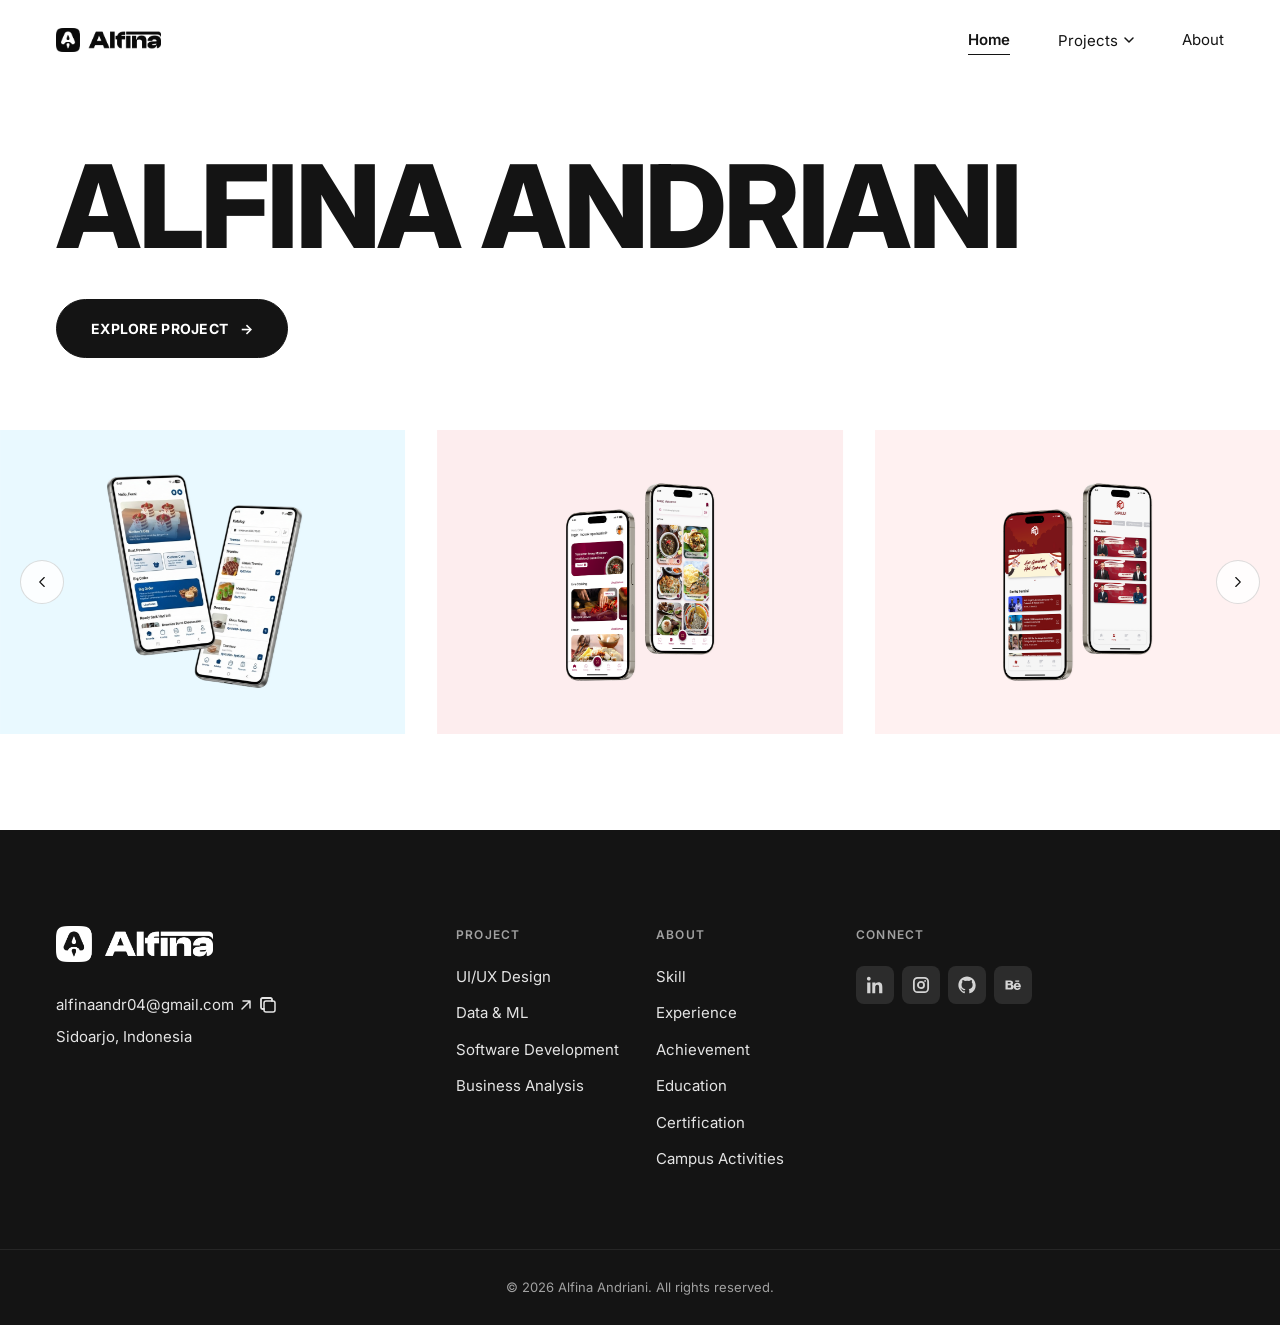
==== commit 143e5bc6: "v2.0.1" ====
--- a/index.html
+++ b/index.html
@@ -64,23 +64,41 @@
           href: "project.html?id=uiux-warisan-rasa",
         },
         {
-          name: "Exbook Mobile Development",
-          image: "images/projects/exbook.png",
-          bg: "#FBF6D8",
-          href: "project.html?id=softdev-exbook",
+          name: "SIPILU",
+          image: "images/projects/sipilu.png",
+          bg: "#FBE1E6",
+          href: "project.html?id=uiux-sipilu",
         },
         {
-          name: "AdventureWorks",
-          image: "images/projects/adventure-work.png",
-          bg: "#EFEFEF",
-          href: "project.html?id=dataml-dwo",
+          name: "Teras Rayu",
+          image: "images/projects/teras-rayu.png",
+          bg: "#FBE1E6",
+          href: "project.html?id=uiux-teras-rayu",
         },
         {
-          name: "SKEGO",
-          image: "images/projects/skego.png",
-          bg: "#FBEEDD",
-          href: "project.html?id=dataml-skego",
+          name: "BeCare",
+          image: "images/projects/becare.png",
+          bg: "#FBE1E6",
+          href: "project.html?id=uiux-becare",
         },
+        // {
+        //   name: "Exbook Mobile Development",
+        //   image: "images/projects/exbook.png",
+        //   bg: "#FBF6D8",
+        //   href: "project.html?id=softdev-exbook",
+        // },
+        // {
+        //   name: "AdventureWorks",
+        //   image: "images/projects/adventure-work.png",
+        //   bg: "#EFEFEF",
+        //   href: "project.html?id=dataml-dwo",
+        // },
+        // {
+        //   name: "SKEGO",
+        //   image: "images/projects/skego.png",
+        //   bg: "#FBEEDD",
+        //   href: "project.html?id=dataml-skego",
+        // },
       ];
       initCarousel("home-carousel", homeSlides, { interval: 3000 });
       initRevealOnScroll(".hero, #home-carousel", {
